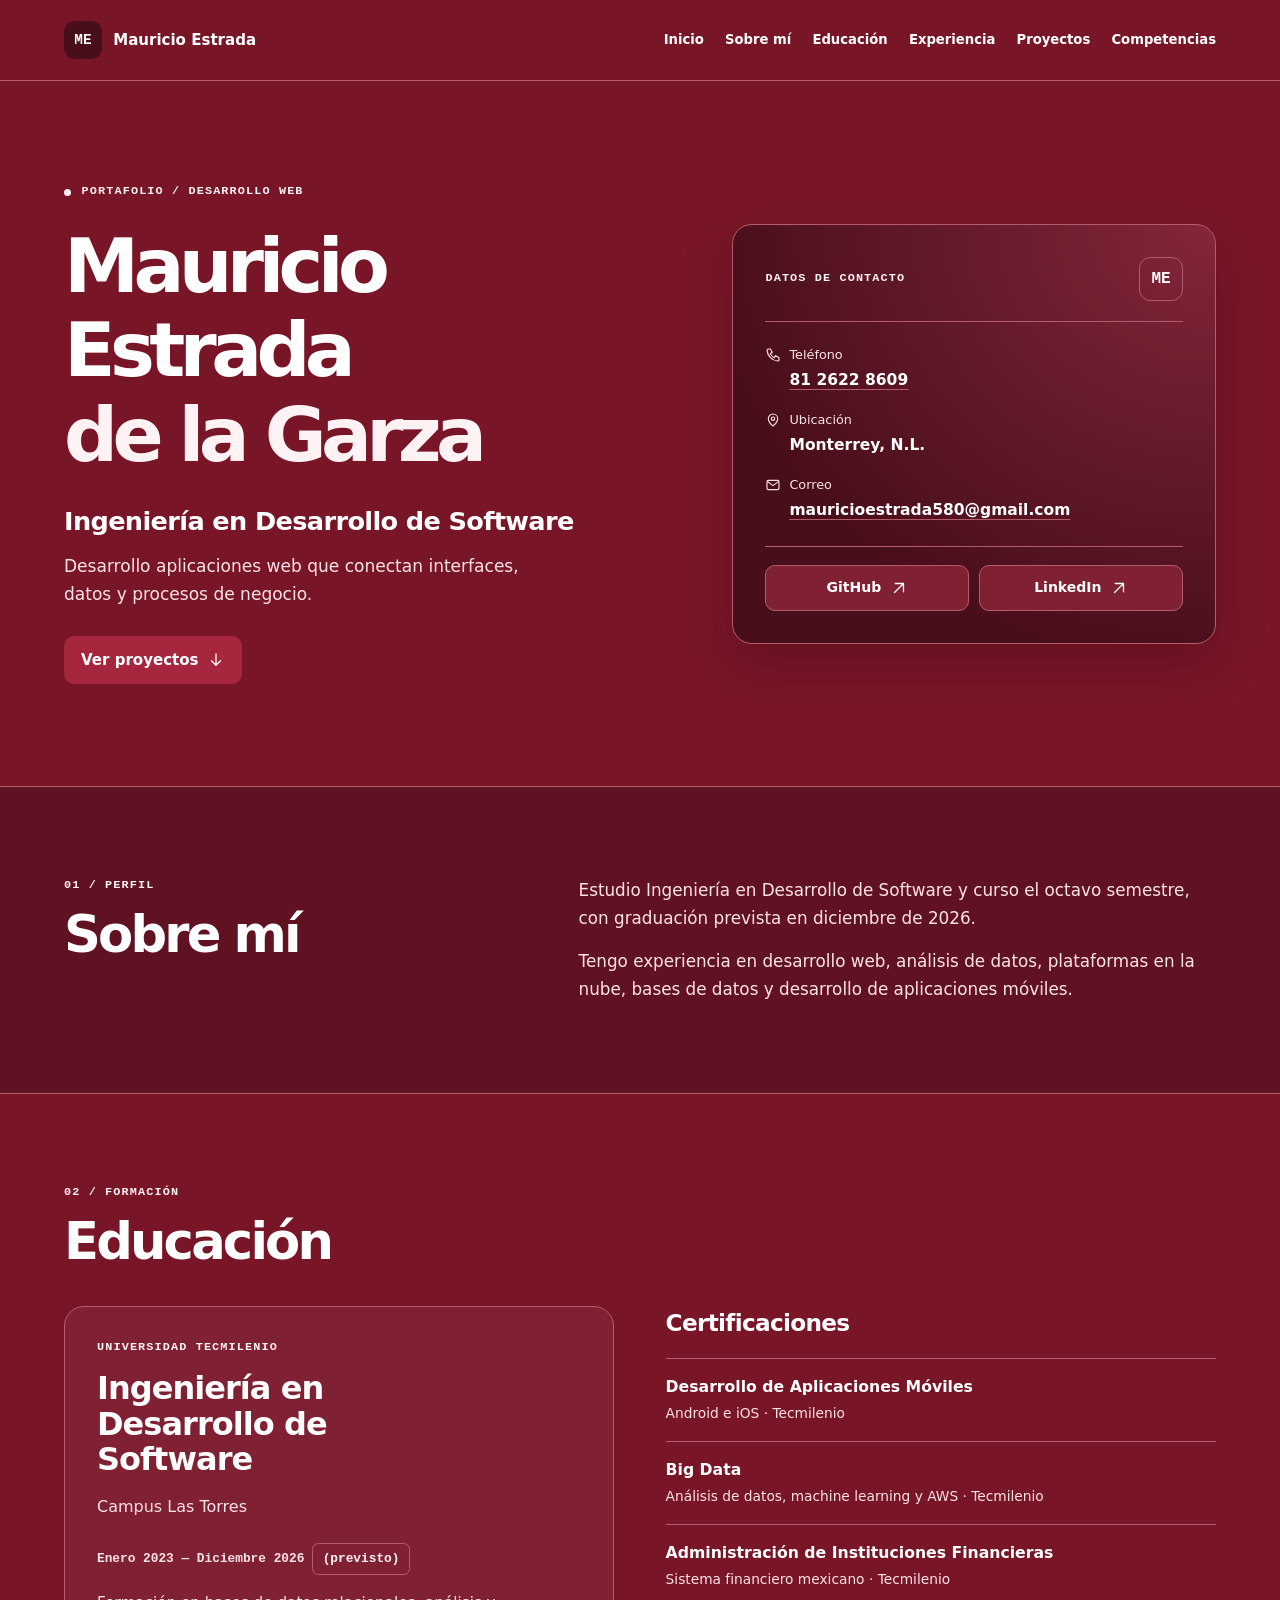
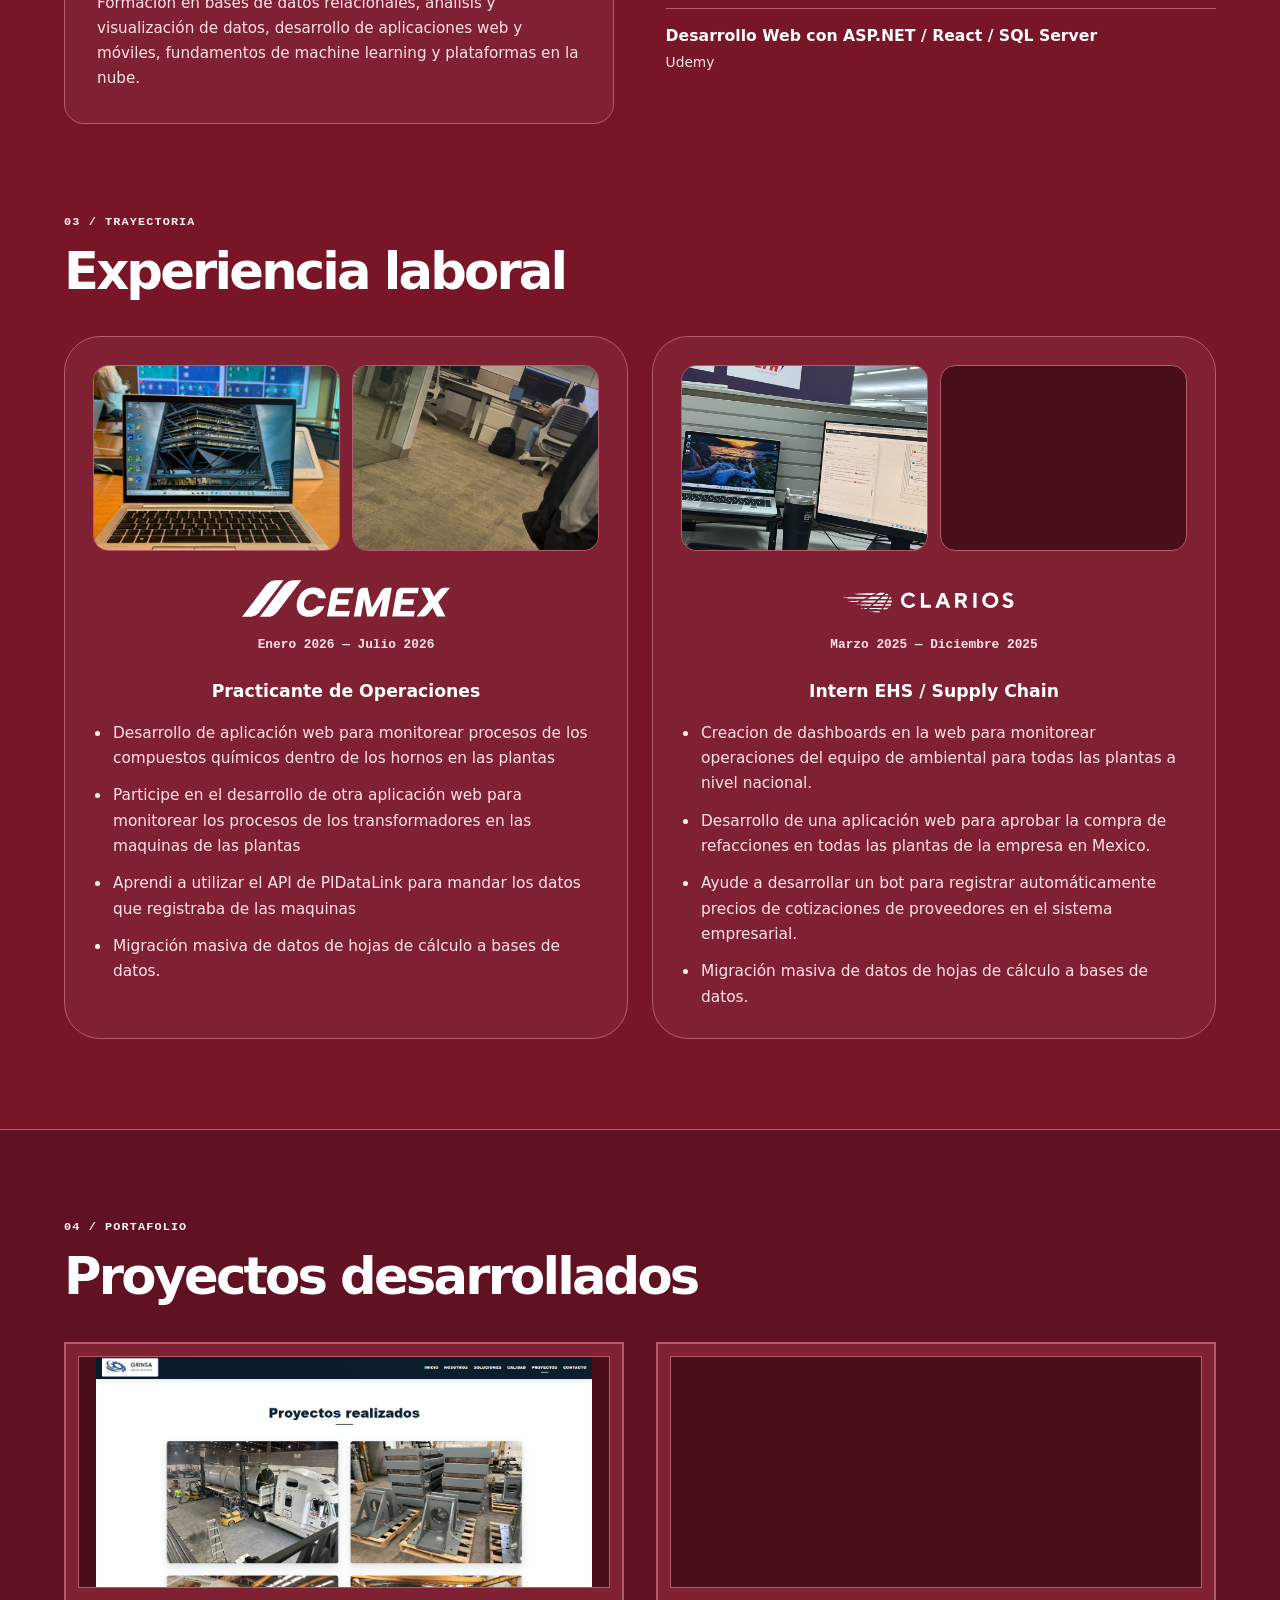
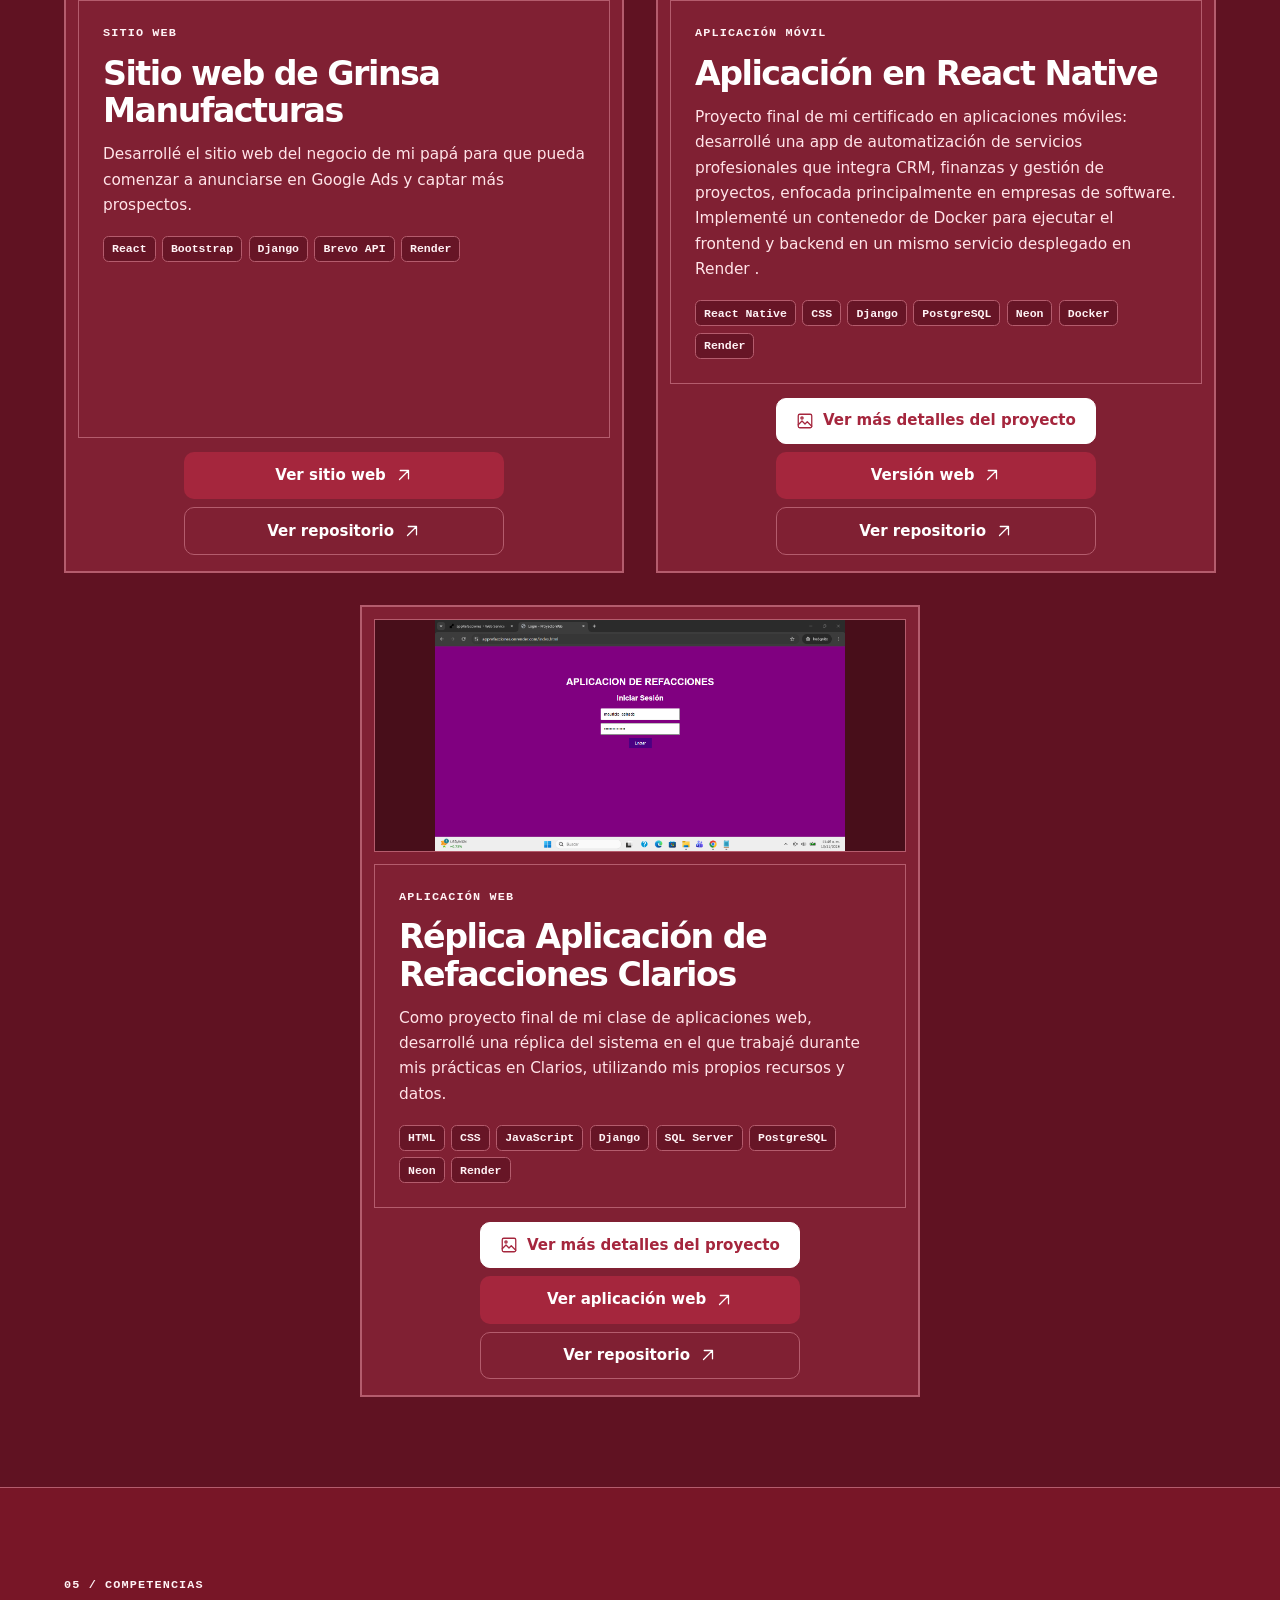
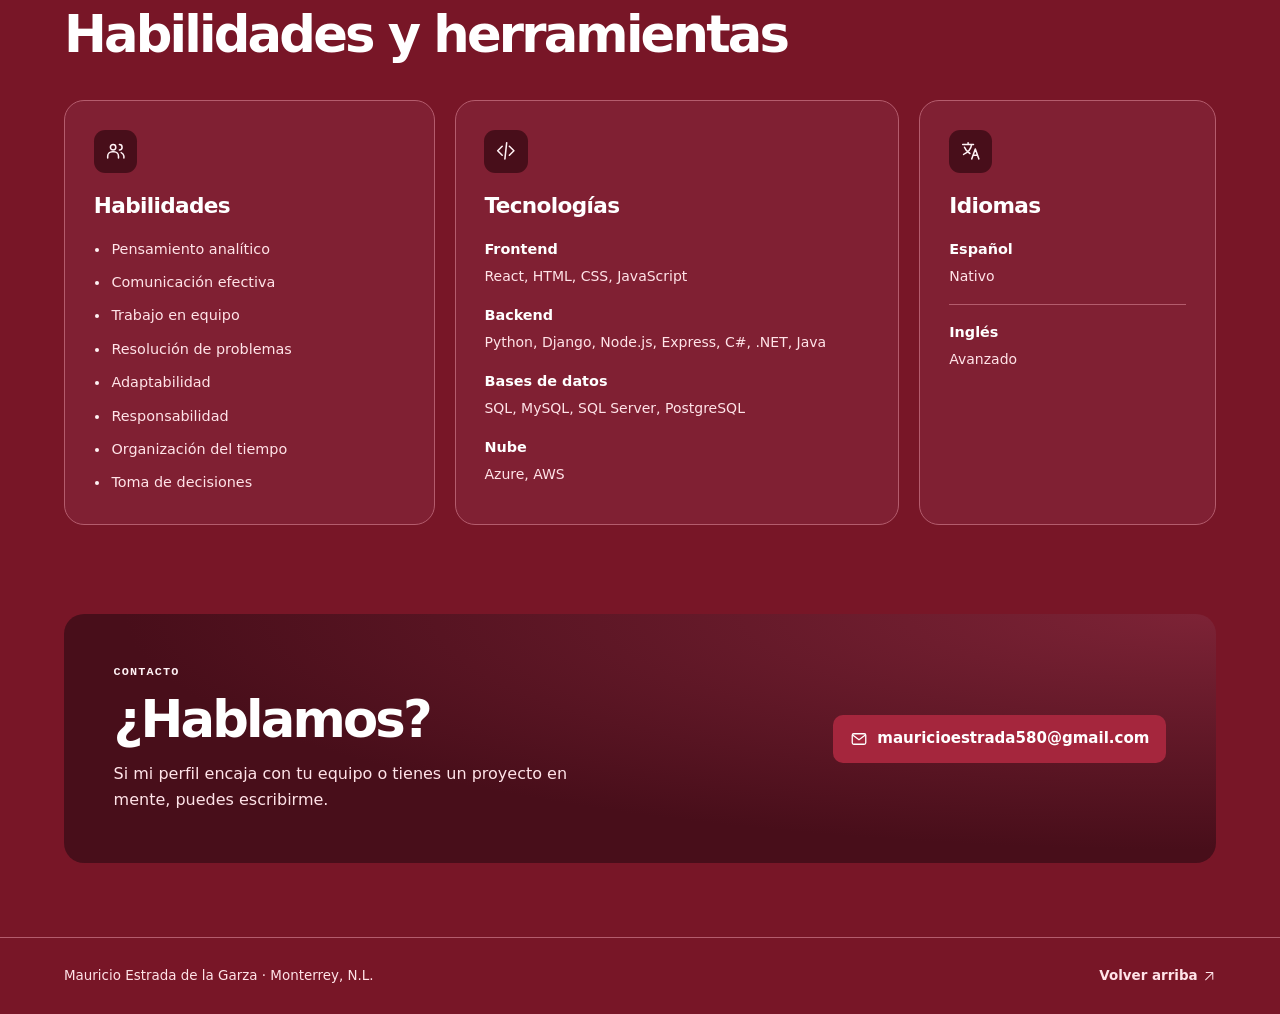
==== index.html @ dc9d14cf "first commit" ====
<!doctype html>
<html lang="es-MX">
<head>
  <meta charset="utf-8">
  <meta name="viewport" content="width=device-width, initial-scale=1">
  <meta name="description" content="Portafolio de Mauricio Estrada de la Garza: desarrollo web, formación, experiencia profesional y competencias en desarrollo de software en Monterrey.">
  <meta name="theme-color" content="#781627">
  <title>Mauricio Estrada de la Garza | Portafolio de desarrollo web</title>
  <link rel="icon" href="data:image/svg+xml,%3Csvg xmlns='http://www.w3.org/2000/svg' viewBox='0 0 48 48'%3E%3Crect width='48' height='48' rx='10' fill='%23480e1a'/%3E%3Ctext x='24' y='30' text-anchor='middle' fill='%23ffffff' font-family='monospace' font-size='18' font-weight='bold'%3EME%3C/text%3E%3C/svg%3E">
  <link rel="stylesheet" href="styles.css">
  <script src="assets/galleries/react-native/gallery-data.js" defer></script>
  <script src="assets/galleries/refacciones/gallery-data.js" defer></script>
  <script src="gallery.js" defer></script>
</head>
<body id="inicio">
  <svg class="icon-library" xmlns="http://www.w3.org/2000/svg" aria-hidden="true">
    <symbol id="arrow-down" viewBox="0 0 24 24"><path d="M12 4v15m-6-6 6 6 6-6"/></symbol>
    <symbol id="arrow-up-right" viewBox="0 0 24 24"><path d="M6 18 18 6M7 6h11v11"/></symbol>
    <symbol id="chevron" viewBox="0 0 24 24"><path d="m6 9 6 6 6-6"/></symbol>
    <symbol id="arrow-left" viewBox="0 0 24 24"><path d="m14 5-7 7 7 7"/></symbol>
    <symbol id="arrow-right" viewBox="0 0 24 24"><path d="m10 5 7 7-7 7"/></symbol>
    <symbol id="close-icon" viewBox="0 0 24 24"><path d="m6 6 12 12M18 6 6 18"/></symbol>
    <symbol id="photos-icon" viewBox="0 0 24 24"><rect x="3" y="3" width="18" height="18" rx="2"/><circle cx="8" cy="8" r="1.5"/><path d="m3 17 5-5 4 4 3-3 6 6"/></symbol>
    <symbol id="phone-icon" viewBox="0 0 24 24"><path d="m8 3 3 5-3 2a13 13 0 0 0 6 6l2-3 5 3v3a2 2 0 0 1-2 2A18 18 0 0 1 3 5a2 2 0 0 1 2-2Z"/></symbol>
    <symbol id="location-icon" viewBox="0 0 24 24"><path d="M19 10c0 5-7 11-7 11S5 15 5 10a7 7 0 0 1 14 0Z"/><circle cx="12" cy="10" r="2.5"/></symbol>
    <symbol id="mail-icon" viewBox="0 0 24 24"><rect x="3" y="5" width="18" height="14" rx="2"/><path d="m4 7 8 6 8-6"/></symbol>
    <symbol id="code-icon" viewBox="0 0 24 24"><path d="m8 7-5 5 5 5m8-10 5 5-5 5m-3-14-2 18"/></symbol>
    <symbol id="people-icon" viewBox="0 0 24 24"><circle cx="9" cy="8" r="3"/><path d="M3 20v-2a5 5 0 0 1 5-5h2a5 5 0 0 1 5 5v2m1-15a3 3 0 0 1 0 6m2 3a5 5 0 0 1 3 4v2"/></symbol>
    <symbol id="language-icon" viewBox="0 0 24 24"><path d="M3 5h12M9 3v2m4 0c-1 6-4 9-9 11m1-8c1 3 3 5 6 7m2 6 4-11 4 11m-6.5-4h5"/></symbol>
  </svg>

  <a class="skip-link" href="#contenido">Saltar al contenido</a>
  <header class="site-header">
    <div class="container header-inner">
      <a class="wordmark" href="#inicio" aria-label="Mauricio Estrada, inicio"><span class="monogram" aria-hidden="true">ME</span><span>Mauricio Estrada</span></a>
      <nav class="site-nav" aria-label="Navegación principal">
        <a href="#inicio">Inicio</a>
        <a href="#sobre-mi">Sobre mí</a>
        <a href="#educacion">Educación</a>
        <a href="#experiencia">Experiencia</a>
        <a href="#proyectos">Proyectos</a>
        <a href="#competencias">Competencias</a>
      </nav>
    </div>
  </header>

  <main id="contenido" tabindex="-1">
    <section class="container hero" aria-labelledby="nombre">
      <div class="hero-copy">
        <p class="eyebrow hero-location"><span class="status-dot" aria-hidden="true"></span> Portafolio / Desarrollo web</p>
        <h1 id="nombre">Mauricio Estrada <span>de la Garza</span></h1>
        <p class="hero-role">Ingeniería en Desarrollo de Software</p>
        <p class="hero-description">Desarrollo aplicaciones web que conectan interfaces, datos y procesos de negocio.</p>
        <a class="button button-primary hero-action" href="#proyectos">Ver proyectos <svg class="icon" aria-hidden="true"><use href="#arrow-down"/></svg></a>
      </div>
      <aside class="profile-panel" aria-labelledby="contacto-inicio">
        <div class="profile-heading"><h2 id="contacto-inicio" class="eyebrow">Datos de contacto</h2><span class="profile-monogram" aria-hidden="true">ME</span></div>
        <dl class="contact-list">
          <div><dt><svg class="icon" aria-hidden="true"><use href="#phone-icon"/></svg> Teléfono</dt><dd><a href="tel:+528126228609">81 2622 8609</a></dd></div>
          <div><dt><svg class="icon" aria-hidden="true"><use href="#location-icon"/></svg> Ubicación</dt><dd>Monterrey, N.L.</dd></div>
          <div><dt><svg class="icon" aria-hidden="true"><use href="#mail-icon"/></svg> Correo</dt><dd><a href="mailto:mauricioestrada580@gmail.com">mauricioestrada580<wbr>@gmail.com</a></dd></div>
        </dl>
        <div class="social-links" aria-label="Perfiles profesionales">
          <a class="button button-outline" href="https://github.com/mauricioedlg" target="_blank" rel="noopener noreferrer">GitHub <span class="sr-only">(abre en una pestaña nueva)</span><svg class="icon" aria-hidden="true"><use href="#arrow-up-right"/></svg></a>
          <a class="button button-outline" href="https://www.linkedin.com/in/mauricio-estrada-de-la-garza-4939891a0/" target="_blank" rel="noopener noreferrer">LinkedIn <span class="sr-only">(abre en una pestaña nueva)</span><svg class="icon" aria-hidden="true"><use href="#arrow-up-right"/></svg></a>
        </div>
      </aside>
    </section>

    <section class="section about-section" id="sobre-mi" aria-labelledby="sobre-mi-titulo">
      <div class="container section-layout">
        <div class="section-heading"><p class="eyebrow section-number">01 / Perfil</p><h2 id="sobre-mi-titulo">Sobre mí</h2></div>
        <div class="about-copy">
          <p>Estudio Ingeniería en Desarrollo de Software y curso el octavo semestre, con graduación prevista en diciembre de 2026.</p>
          <p>Tengo experiencia en desarrollo web, análisis de datos, plataformas en la nube, bases de datos y desarrollo de aplicaciones móviles.</p>
   
        </div>
      </div>
    </section>

    <section class="section education-section" id="educacion" aria-labelledby="educacion-titulo">
      <div class="container">
        <div class="section-heading"><p class="eyebrow section-number">02 / Formación</p><h2 id="educacion-titulo">Educación</h2></div>
        <div class="education-grid">
          <article class="education-card" aria-labelledby="carrera-titulo">
            <p class="eyebrow">Universidad Tecmilenio</p>
            <h3 id="carrera-titulo">Ingeniería en Desarrollo de Software</h3>
            <p class="campus">Campus Las Torres</p>
            <p class="period"><time datetime="2023-01">Enero 2023</time> — <time datetime="2026-12">Diciembre 2026</time> <span class="education-status">(previsto)</span></p>
            <p class="education-description">Formación en bases de datos relacionales, análisis y visualización de datos, desarrollo de aplicaciones web y móviles, fundamentos de machine learning y plataformas en la nube.</p>
          </article>
          <div class="certifications" aria-labelledby="certificaciones-titulo">
            <h3 id="certificaciones-titulo">Certificaciones</h3>
            <ul class="certificate-list">
              <li><h4>Desarrollo de Aplicaciones Móviles</h4><p>Android e iOS <span>· Tecmilenio</span></p></li>
              <li><h4>Big Data</h4><p>Análisis de datos, machine learning y AWS <span>· Tecmilenio</span></p></li>
              <li><h4>Administración de Instituciones Financieras</h4><p>Sistema financiero mexicano <span>· Tecmilenio</span></p></li>
              <li><h4>Desarrollo Web con ASP.NET / React / SQL Server</h4><p>Udemy</p></li>
            </ul>
          </div>
        </div>
      </div>
    </section>

    <section class="section experience-section" id="experiencia" aria-labelledby="experiencia-titulo">
      <div class="container">
        <div class="section-heading"><p class="eyebrow section-number">03 / Trayectoria</p><h2 id="experiencia-titulo">Experiencia laboral</h2></div>
        <div class="experience-grid">
          <article class="experience-card" aria-labelledby="experiencia-cemex">
            <div class="experience-gallery" role="group" aria-label="Fotografías de mi experiencia en CEMEX">
              <a class="experience-photo" href="fotoCemex1.jpeg" target="_blank" rel="noopener noreferrer">
                <img src="fotoCemex1.jpeg" alt="Laptop de trabajo frente a las pantallas de monitoreo de CEMEX" width="1200" height="1600" loading="lazy" decoding="async">
                <span class="sr-only">Ver foto completa en una pestaña nueva</span>
              </a>
              <a class="experience-photo" href="fotoCemex2.jpeg" target="_blank" rel="noopener noreferrer">
                <img src="fotoCemex2.jpeg" alt="Área de trabajo de CEMEX con estaciones y pantallas de monitoreo" width="908" height="1600" loading="lazy" decoding="async">
                <span class="sr-only">Ver foto completa en una pestaña nueva</span>
              </a>
            </div>
            <div class="experience-card-body">
              <div class="experience-meta"><h3 id="experiencia-cemex"><img class="company-logo" src="assets/cemex-logo.svg" alt="CEMEX" width="1664" height="297" decoding="async"></h3><p class="period"><time datetime="2026-01">Enero 2026</time> — <time datetime="2026-07">Julio 2026</time></p></div>
              <h4 class="experience-role">Practicante de Operaciones</h4>
              <ul class="experience-tasks">
                <li>Desarrollo de aplicación web para monitorear procesos de los compuestos químicos dentro de los hornos en las plantas</li>
                <li>Participe en el desarrollo de otra aplicación web para monitorear los procesos de los transformadores en las maquinas de las plantas</li>
                <li>Aprendi a utilizar el API de PIDataLink para mandar los datos que registraba de las maquinas</li>
                <li>Migración masiva de datos de hojas de cálculo a bases de datos.</li>
              </ul>
            </div>
          </article>
          <article class="experience-card" aria-labelledby="experiencia-clarios">
            <div class="experience-gallery" role="group" aria-label="Fotografías de mi experiencia en Clarios">
              <a class="experience-photo" href="fotoClarios1.jpeg" target="_blank" rel="noopener noreferrer">
                <img src="fotoClarios1.jpeg" alt="Escritorio de trabajo en Clarios con laptop y monitor de automatizaciones" width="900" height="1600" loading="lazy" decoding="async">
                <span class="sr-only">Ver foto completa en una pestaña nueva</span>
              </a>
              <a class="experience-photo" href="fotoClarios2.jpeg" target="_blank" rel="noopener noreferrer">
                <img src="fotoClarios2.jpeg" alt="Recepción de Clarios con su logotipo y exhibición de baterías LTH" width="1200" height="1600" loading="lazy" decoding="async">
                <span class="sr-only">Ver foto completa en una pestaña nueva</span>
              </a>
            </div>
            <div class="experience-card-body">
              <div class="experience-meta"><h3 id="experiencia-clarios"><img class="company-logo" src="assets/clarios-logo.svg" alt="Clarios" width="320" height="70" decoding="async"></h3><p class="period"><time datetime="2025-03">Marzo 2025</time> — <time datetime="2025-12">Diciembre 2025</time></p></div>
              <h4 class="experience-role">Intern EHS / Supply Chain</h4>
              <ul class="experience-tasks">
                <li>Creacion de dashboards en la web para monitorear operaciones del equipo de ambiental para todas las plantas a nivel nacional.</li>
                <li>Desarrollo de una aplicación web para aprobar la compra de refacciones en todas las plantas de la empresa en Mexico.</li>
                <li>Ayude a desarrollar un bot para registrar automáticamente precios de cotizaciones de proveedores en el sistema empresarial.</li>
                <li>Migración masiva de datos de hojas de cálculo a bases de datos.</li>
              </ul>
            </div>
          </article>
        </div>
      </div>
    </section>

    <section class="section projects-section" id="proyectos" aria-labelledby="proyectos-titulo">
      <div class="container">
        <div class="section-heading"><p class="eyebrow section-number">04 / Portafolio</p><h2 id="proyectos-titulo">Proyectos desarrollados</h2></div>
        <!-- PROYECTOS: Grinsa Manufacturas, Aplicación en React Native y Réplica Aplicación de Refacciones Clarios.
             Duplica un article y asigna un identificador único para añadir otro proyecto. -->
        <div class="project-list" id="lista-proyectos">
          <article class="project-card" aria-labelledby="proyecto-01">
            <img class="project-image project-screenshot" src="assets/grinsa-manufacturas.png" alt="Captura del sitio web de Grinsa Manufacturas con su galería de proyectos realizados" width="1350" height="627" loading="lazy" decoding="async">
            <div class="card-body">
              <p class="eyebrow project-kind">Sitio web</p>
              <h3 id="proyecto-01">Sitio web de Grinsa Manufacturas</h3>
              <p class="project-description">Desarrollé el sitio web del negocio de mi papá para que pueda comenzar a anunciarse en Google Ads y captar más prospectos.</p>
              <ul class="tags" aria-label="Tecnologías de Grinsa Manufacturas"><li>React</li><li>Bootstrap</li><li>Django</li><li>Brevo API</li><li>Render</li></ul>
            </div>
            <div class="project-links" role="group" aria-label="Enlaces de Grinsa Manufacturas">
                <a class="button button-primary" href="https://www.grinsa.mx/" target="_blank" rel="noopener noreferrer">Ver sitio web <span class="sr-only">(abre en una pestaña nueva)</span><svg class="icon" aria-hidden="true"><use href="#arrow-up-right"/></svg></a>
                <a class="button button-outline" href="https://github.com/paginagrinsa/grinsaManufacturas/tree/2.5" target="_blank" rel="noopener noreferrer">Ver repositorio <span class="sr-only">en GitHub (abre en una pestaña nueva)</span><svg class="icon" aria-hidden="true"><use href="#arrow-up-right"/></svg></a>
            </div>
          </article>
          <article class="project-card" aria-labelledby="proyecto-02">
            <img class="project-image project-screenshot" src="assets/aplicacion-react-native.png" alt="Inicio de sesión de Proyectos MEG en el navegador con el botón ¿Olvidaste tu contraseña?" width="1365" height="767" loading="lazy" decoding="async">
            <div class="card-body">
              <p class="eyebrow project-kind">Aplicación móvil</p>
              <h3 id="proyecto-02">Aplicación en React Native</h3>
              <p class="project-description">Proyecto final de mi certificado en aplicaciones móviles: desarrollé una app de automatización de servicios profesionales que integra CRM, finanzas y gestión de proyectos, enfocada principalmente en empresas de software. Implementé un contenedor de Docker para ejecutar el frontend y backend en un mismo servicio desplegado en Render .</p>
              <ul class="tags" aria-label="Tecnologías de la aplicación en React Native"><li>React Native</li><li>CSS</li><li>Django</li><li>PostgreSQL</li><li>Neon</li><li>Docker</li><li>Render</li></ul>
            </div>
            <div class="project-links" role="group" aria-label="Enlaces de la aplicación en React Native">
                <button class="button button-project-details" type="button" data-gallery-open="react-native" aria-haspopup="dialog" aria-controls="project-gallery" hidden><svg class="icon" aria-hidden="true"><use href="#photos-icon"/></svg>Ver más detalles del proyecto<span class="sr-only"> de la aplicación en React Native</span></button>
                <a class="button button-primary" href="https://aplicacionreactnative.onrender.com/login" target="_blank" rel="noopener noreferrer">Versión web <span class="sr-only">(abre en una pestaña nueva)</span><svg class="icon" aria-hidden="true"><use href="#arrow-up-right"/></svg></a>
                <a class="button button-outline" href="https://github.com/mauricioedlg/aplicacionReactNative/tree/v1" target="_blank" rel="noopener noreferrer">Ver repositorio <span class="sr-only">en GitHub (abre en una pestaña nueva)</span><svg class="icon" aria-hidden="true"><use href="#arrow-up-right"/></svg></a>
            </div>
          </article>
          <article class="project-card" aria-labelledby="proyecto-03">
            <img class="project-image project-screenshot" src="assets/aplicacion-refacciones-clarios.png" alt="Pantalla de inicio de sesión de la réplica de la Aplicación de Refacciones Clarios" width="1365" height="767" loading="lazy" decoding="async">
            <div class="card-body">
              <p class="eyebrow project-kind">Aplicación web</p>
              <h3 id="proyecto-03">Réplica Aplicación de Refacciones Clarios</h3>
              <p class="project-description">Como proyecto final de mi clase de aplicaciones web, desarrollé una réplica del sistema en el que trabajé durante mis prácticas en Clarios, utilizando mis propios recursos y datos.</p>
              <ul class="tags" aria-label="Tecnologías de la réplica de la Aplicación de Refacciones Clarios"><li>HTML</li><li>CSS</li><li>JavaScript</li><li>Django</li><li>SQL Server</li><li>PostgreSQL</li><li>Neon</li><li>Render</li></ul>
            </div>
            <div class="project-links" role="group" aria-label="Enlaces de la réplica de la Aplicación de Refacciones Clarios">
                <button class="button button-project-details" type="button" data-gallery-open="refacciones" aria-haspopup="dialog" aria-controls="project-gallery" hidden><svg class="icon" aria-hidden="true"><use href="#photos-icon"/></svg>Ver más detalles del proyecto<span class="sr-only"> de la Aplicación de Refacciones Clarios</span></button>
                <a class="button button-primary" href="https://apprefacciones.onrender.com/index.html" target="_blank" rel="noopener noreferrer">Ver aplicación web <span class="sr-only">(abre en una pestaña nueva)</span><svg class="icon" aria-hidden="true"><use href="#arrow-up-right"/></svg></a>
                <a class="button button-outline" href="https://github.com/mauricioedlg/appRefacciones" target="_blank" rel="noopener noreferrer">Ver repositorio <span class="sr-only">en GitHub (abre en una pestaña nueva)</span><svg class="icon" aria-hidden="true"><use href="#arrow-up-right"/></svg></a>
            </div>
          </article>
        </div>
      </div>
    </section>

    <section class="section competencies-section" id="competencias" aria-labelledby="competencias-titulo">
      <div class="container">
        <div class="section-heading"><p class="eyebrow section-number">05 / Competencias</p><h2 id="competencias-titulo">Habilidades y herramientas</h2></div>
        <div class="competencies-grid">
          <article class="competency-card" aria-labelledby="habilidades-titulo">
            <span class="competency-icon"><svg class="icon" aria-hidden="true"><use href="#people-icon"/></svg></span>
            <h3 id="habilidades-titulo">Habilidades</h3>
            <ul class="skill-list"><li>Pensamiento analítico</li><li>Comunicación efectiva</li><li>Trabajo en equipo</li><li>Resolución de problemas</li><li>Adaptabilidad</li><li>Responsabilidad</li><li>Organización del tiempo</li><li>Toma de decisiones</li></ul>
          </article>
          <article class="competency-card technology-card" aria-labelledby="tecnologias-titulo">
            <span class="competency-icon"><svg class="icon" aria-hidden="true"><use href="#code-icon"/></svg></span>
            <h3 id="tecnologias-titulo">Tecnologías</h3>
            <dl class="technology-list">
              <div><dt>Frontend</dt><dd>React, HTML, CSS, JavaScript</dd></div>
              <div><dt>Backend</dt><dd>Python, Django, Node.js, Express, C#, .NET, Java</dd></div>
              <div><dt>Bases de datos</dt><dd>SQL, MySQL, SQL Server, PostgreSQL</dd></div>
              <div><dt>Nube</dt><dd>Azure, AWS</dd></div>
            </dl>
          </article>
          <article class="competency-card" aria-labelledby="idiomas-titulo">
            <span class="competency-icon"><svg class="icon" aria-hidden="true"><use href="#language-icon"/></svg></span>
            <h3 id="idiomas-titulo">Idiomas</h3>
            <dl class="language-list"><div><dt>Español</dt><dd>Nativo</dd></div><div><dt>Inglés</dt><dd>Avanzado</dd></div></dl>
          </article>
        </div>
      </div>
    </section>

    <section class="container contact-section" id="contacto" aria-labelledby="contacto-titulo">
      <div class="contact-panel">
        <div><p class="eyebrow">Contacto</p><h2 id="contacto-titulo">¿Hablamos?</h2><p>Si mi perfil encaja con tu equipo o tienes un proyecto en mente, puedes escribirme.</p></div>
        <a class="button button-contact" href="mailto:mauricioestrada580@gmail.com"><svg class="icon" aria-hidden="true"><use href="#mail-icon"/></svg><span>mauricioestrada580<wbr>@gmail.com</span></a>
      </div>
    </section>
  </main>
  <dialog class="gallery-dialog" id="project-gallery" aria-labelledby="gallery-title" aria-describedby="gallery-help">
    <div class="gallery-panel">
      <h2 class="sr-only" id="gallery-title">Fotos de la aplicación</h2>
      <p class="sr-only" id="gallery-help">Selecciona un módulo para filtrar las fotos. Usa los botones o las flechas izquierda y derecha del teclado para navegar. Presiona Escape o Cerrar galería para volver al portafolio.</p>
      <div class="gallery-layout">
        <div class="gallery-media">
          <div class="gallery-toolbar">
            <button class="gallery-icon-button gallery-close" type="button" data-gallery-close aria-label="Cerrar galería" autofocus><svg class="icon" aria-hidden="true"><use href="#close-icon"/></svg></button>
            <div class="gallery-filter"><label for="gallery-module">Filtrar por módulo</label><select id="gallery-module"><option value="all">Todas las fotos</option></select></div>
            <p class="gallery-position" id="gallery-position" role="status" aria-live="polite" aria-atomic="true"></p>
            <button class="button button-outline gallery-zoom" type="button" data-gallery-zoom aria-pressed="false" aria-controls="gallery-image">Ampliar imagen</button>
          </div>
          <div class="gallery-viewer">
            <button class="gallery-icon-button gallery-previous" type="button" data-gallery-previous aria-label="Ver foto anterior"><svg class="icon" aria-hidden="true"><use href="#arrow-left"/></svg></button>
            <figure class="gallery-figure">
              <img class="gallery-image" id="gallery-image" alt="" decoding="async" draggable="false">
              <figcaption class="sr-only" id="gallery-image-description"></figcaption>
            </figure>
            <p class="gallery-image-status" id="gallery-image-status" role="status" hidden></p>
            <button class="gallery-icon-button gallery-next" type="button" data-gallery-next aria-label="Ver foto siguiente"><svg class="icon" aria-hidden="true"><use href="#arrow-right"/></svg></button>
          </div>
          <div class="gallery-caption">
            <div class="gallery-caption-copy"><p class="eyebrow" id="gallery-current-module"></p><p id="gallery-current-caption"></p></div>
          </div>
          <div class="gallery-thumbnails" id="gallery-thumbnails" role="group" aria-label="Seleccionar una foto"></div>
        </div>
        <aside class="gallery-workflow" aria-labelledby="gallery-workflow-title" tabindex="0" hidden>
          <h3 id="gallery-workflow-title">Flujo principal del software</h3>
          <ol class="gallery-workflow-steps" id="gallery-workflow-steps" role="list"></ol>
        </aside>
      </div>
    </div>
  </dialog>
  <footer class="site-footer">
    <div class="container footer-inner"><p>Mauricio Estrada de la Garza <span>· Monterrey, N.L.</span></p><a href="#inicio">Volver arriba <svg class="icon" aria-hidden="true"><use href="#arrow-up-right"/></svg></a></div>
  </footer>
</body>
</html>
---- styles.css ----
:root {
  color-scheme: dark;
  --paper: #781627;
  --surface: #802033;
  --ink: #fff;
  --muted: #ffe3e8;
  --accent: #fff2f5;
  --line: #b45c6d;
  --soft: #952e43;
  --dark: #480e1a;
  --action: #a5263d;
  --sans: system-ui, -apple-system, BlinkMacSystemFont, "Segoe UI", sans-serif;
  --mono: ui-monospace, "Cascadia Code", "Consolas", monospace;
  --radius: 1.25rem;
}

*, *::before, *::after { box-sizing: border-box; }
[hidden] { display: none !important; }
html { scroll-behavior: smooth; }
html.gallery-open { overflow: hidden; }
body { margin: 0; color: var(--ink); background: var(--paper); font: 1rem/1.65 var(--sans); }
figure, p, h1, h2, h3, h4, ol, ul, dl, dd { margin: 0; }
a { color: inherit; }
a, summary { -webkit-tap-highlight-color: transparent; }
:focus-visible { outline: 3px solid #ffd2db; outline-offset: 4px; }
section[id] { scroll-margin-top: 2rem; }
img { display: block; max-width: 100%; }
h1, h2, h3, h4 { line-height: 1.12; }
h1 { font-size: clamp(3rem, 5.9vw, 5.25rem); font-weight: 790; letter-spacing: -.075em; }
h1 span { display: block; color: var(--accent); }
h2 { font-size: clamp(2rem, 4vw, 3.35rem); font-weight: 780; letter-spacing: -.055em; }
h3 { font-size: 1.45rem; font-weight: 750; letter-spacing: -.03em; }
h4 { font-size: 1rem; font-weight: 700; }
.container { width: min(72rem, calc(100% - 4rem)); margin-inline: auto; }
.section { padding-block: clamp(3.75rem, 7vw, 6rem); }
.eyebrow { font: 650 .74rem/1.5 var(--mono); letter-spacing: .095em; text-transform: uppercase; }
.section-heading { margin-bottom: 2.25rem; }
.section-number { margin-bottom: .7rem; color: var(--accent); }
.icon { width: 1.125rem; height: 1.125rem; flex: none; fill: none; stroke: currentColor; stroke-width: 1.7; stroke-linecap: round; stroke-linejoin: round; }
.icon-library, .sr-only { position: absolute; width: 1px; height: 1px; padding: 0; overflow: hidden; clip-path: inset(50%); white-space: nowrap; border: 0; }
.skip-link { position: fixed; z-index: 3; top: 1rem; left: 1rem; padding: .7rem 1rem; transform: translateY(-200%); border-radius: .5rem; background: var(--dark); color: var(--ink); }
.skip-link:focus { transform: translateY(0); }
.status-dot { display: inline-block; width: .45rem; height: .45rem; flex: none; border-radius: 50%; background: currentColor; }

.site-header { border-bottom: 1px solid var(--line); }
.header-inner { display: flex; min-height: 5rem; align-items: center; justify-content: space-between; gap: .6rem 1.5rem; }
.wordmark { display: inline-flex; flex: none; align-items: center; gap: .7rem; min-height: 2.75rem; font-size: .94rem; font-weight: 750; text-decoration: none; white-space: nowrap; }
.monogram { display: grid; width: 2.375rem; aspect-ratio: 1; place-items: center; border-radius: .65rem; background: var(--dark); color: var(--ink); font: 700 .9rem var(--mono); }
.site-nav { display: flex; flex-wrap: wrap; align-items: center; gap: .2rem clamp(.7rem, 1.65vw, 1.5rem); }
.site-nav a { display: inline-flex; align-items: center; min-height: 2.75rem; font-size: .825rem; font-weight: 650; text-decoration: none; }
.site-nav a:hover, .site-footer a:hover { text-decoration: underline; text-underline-offset: .25em; }

.hero { display: grid; grid-template-columns: 1.25fr 1fr; align-items: center; gap: clamp(2rem, 5vw, 4.75rem); padding-block: clamp(4rem, 8vw, 7rem); }
.hero-copy { min-width: 0; }
.hero-location { display: flex; align-items: center; gap: .65rem; margin-bottom: 1.4rem; color: var(--accent); }
.hero-role { margin-top: 1.4rem; font-size: clamp(1.2rem, 2.4vw, 1.6rem); font-weight: 740; letter-spacing: -.025em; }
.hero-description { max-width: 31rem; margin-top: .65rem; color: var(--muted); font-size: 1.065rem; }
.hero-action { margin-top: 1.75rem; }
.button { display: inline-flex; align-items: center; justify-content: center; gap: .55rem; max-width: 100%; min-height: 2.875rem; padding: .65rem 1rem; border: 1px solid transparent; border-radius: .625rem; font-size: .94rem; font-weight: 710; text-decoration: none; }
.button-primary, .button-contact { background: var(--action); color: var(--ink); }
.button-primary:hover, .button-contact:hover { background: #b73149; }
.button-outline { border-color: var(--line); background: var(--surface); }
.button-outline:hover { background: var(--soft); }
.profile-panel { min-width: 0; padding: clamp(1.25rem, 3vw, 2rem); border: 1px solid var(--line); border-radius: var(--radius); background: radial-gradient(ellipse at top right, #84263a 0%, var(--dark) 75%); box-shadow: 0 1.25rem 3rem #31071140; }
.profile-heading { display: flex; align-items: center; justify-content: space-between; gap: 1rem; padding-bottom: 1.25rem; border-bottom: 1px solid var(--line); }
.profile-heading h2 { color: var(--accent); }
.profile-monogram { display: grid; width: 2.75rem; height: 2.75rem; flex: none; place-items: center; border: 1px solid var(--line); border-radius: .7rem; font: 650 1rem var(--mono); }
.contact-list { display: grid; gap: 1rem; padding-block: 1.4rem; }
.contact-list > div { min-width: 0; }
.contact-list dt { display: flex; align-items: center; gap: .5rem; margin-bottom: .15rem; color: var(--muted); font-size: .8rem; }
.contact-list dt .icon { width: 1rem; height: 1rem; }
.contact-list dd { padding-left: 1.5rem; font-size: .97rem; font-weight: 600; overflow-wrap: anywhere; }
.contact-list a { text-decoration-color: var(--line); text-underline-offset: .25em; }
.contact-list a:hover { text-decoration-color: var(--ink); }
.social-links { display: flex; flex-wrap: wrap; gap: .65rem; padding-top: 1.1rem; border-top: 1px solid var(--line); }
.social-links .button { flex: 1; font-size: .875rem; }

.about-section, .projects-section { border-block: 1px solid var(--line); background: #601222; }
.section-layout { display: grid; grid-template-columns: .8fr 1.2fr; align-items: start; gap: clamp(2rem, 7vw, 6rem); }
.section-layout .section-heading { margin-bottom: 0; }
.about-copy { max-width: 42rem; color: var(--muted); font-size: 1.05rem; }
.about-copy p + p { margin-top: 1rem; }
.about-copy .about-note { margin-top: 1.5rem; padding-left: 1rem; border-left: 2px solid var(--line); color: var(--accent); font-size: .95rem; }

.education-grid { display: grid; grid-template-columns: 1fr 1fr; align-items: start; gap: clamp(1.5rem, 4vw, 3.5rem); }
.education-card { padding: clamp(1.5rem, 3vw, 2rem); border: 1px solid var(--line); border-radius: var(--radius); background: var(--surface); }
.education-card .eyebrow { margin-bottom: .85rem; color: var(--accent); }
.education-card h3 { max-width: 24rem; font-size: clamp(1.55rem, 2.5vw, 2rem); }
.education-card .campus { margin-top: 1rem; color: var(--muted); }
.period { color: var(--muted); font: 550 .8rem/1.6 var(--mono); }
.education-card .period { margin-top: .4rem; }
.education-status { display: inline-block; margin-top: 1rem; padding: .3rem .6rem; border: 1px solid var(--line); border-radius: .4rem; color: var(--accent); font-size: .8rem; font-weight: 600; }
.education-description { margin-top: 1rem; color: var(--muted); font-size: .95rem; }
.certifications { min-width: 0; }
.certifications > h3 { margin-block: .25rem 1.35rem; }
.certificate-list { padding: 0; list-style: none; }
.certificate-list li { padding-block: 1.05rem; border-top: 1px solid var(--line); }
.certificate-list h4 { font-size: .98rem; line-height: 1.45; }
.certificate-list p { margin-top: .2rem; color: var(--muted); font-size: .86rem; }

.experience-section { padding-top: 0; }
.experience-grid { display: grid; grid-template-columns: repeat(2, minmax(0, 1fr)); gap: 1.5rem; align-items: stretch; }
.experience-card { min-width: 0; padding: clamp(1.25rem, 2.5vw, 1.75rem); border: 1px solid var(--line); border-radius: 2.25rem; background: var(--surface); }
.experience-gallery { display: grid; grid-template-columns: repeat(2, minmax(0, 1fr)); gap: .75rem; }
.experience-photo { display: block; min-width: 0; overflow: hidden; aspect-ratio: 4 / 3; border: 1px solid var(--line); border-radius: .95rem; background: var(--dark); }
.experience-photo:focus-visible { outline-offset: -4px; }
.experience-photo img { width: 100%; height: 100%; object-fit: cover; object-position: center; }
.experience-card-body { padding-top: 1.5rem; }
.experience-meta { display: grid; justify-items: center; gap: .75rem; text-align: center; }
.experience-meta h3 { display: flex; min-height: 3rem; align-items: center; justify-content: center; font-size: 1.6rem; }
.company-logo { width: auto; max-width: min(100%, 13rem); height: 2.5rem; object-fit: contain; }
.experience-meta .period { min-width: 0; }
.experience-role { margin-top: 1.5rem; font-size: 1.08rem; line-height: 1.4; text-align: center; }
.experience-tasks { display: grid; gap: .75rem; padding-left: 1.1rem; margin-top: 1.1rem; color: var(--muted); font-size: .96rem; }
.experience-tasks li { padding-left: .15rem; }
.experience-tasks li::marker { color: var(--accent); }

.project-list { display: flex; flex-wrap: wrap; justify-content: center; gap: 2rem; margin-inline: auto; }
.project-card { display: flex; min-width: 0; flex: 0 1 calc((100% - 2rem) / 2); flex-direction: column; gap: .75rem; padding: .75rem; border: 2px solid var(--line); background: var(--surface); }
.project-image { width: 100%; height: auto; min-height: 0; aspect-ratio: 16 / 7; object-fit: contain; border: 1px solid var(--line); background: var(--dark); }
.project-screenshot { object-fit: contain; }
.card-body { display: flex; min-width: 0; flex-direction: column; padding: clamp(1.1rem, 3vw, 1.5rem); border: 1px solid var(--line); }
.project-card > .card-body { flex: 1; }
.project-kind { display: flex; align-items: center; gap: .45rem; margin-bottom: .75rem; color: var(--accent); }
.project-card h3 { font-size: clamp(1.7rem, 2.6vw, 2.3rem); letter-spacing: -.045em; }
.project-description { margin-block: .8rem 1.1rem; color: var(--muted); font-size: .96rem; }
.project-links { display: flex; flex-direction: column; align-items: center; gap: .5rem; padding-block: .1rem .25rem; }
.project-links .button { width: min(100%, 20rem); text-align: center; }
.button-project-details { border-color: #fff; background: #fff; color: var(--action); font: 750 .94rem/1.5 var(--sans); cursor: pointer; }
.button-project-details:hover { border-color: #fff2f5; background: #fff2f5; color: #781627; }
.tags { display: flex; flex-wrap: wrap; gap: .4rem; padding: 0; list-style: none; }
.tags li { padding: .22rem .5rem; border: 1px solid var(--line); border-radius: .35rem; background: #671526; color: var(--accent); font: 600 .72rem/1.5 var(--mono); }
.case-details { margin-top: .75rem; }
.case-details summary { display: flex; align-items: center; gap: .4rem; width: fit-content; min-height: 2.75rem; cursor: pointer; list-style: none; color: var(--accent); font-size: .875rem; font-weight: 700; }
.case-details summary::-webkit-details-marker { display: none; }
.case-details summary:hover { text-decoration: underline; text-underline-offset: .22em; }
.case-details summary .icon { width: 1rem; height: 1rem; }
.case-details[open] summary .icon { transform: rotate(180deg); }
.case-copy { padding-left: .85rem; border-left: 2px solid var(--line); color: var(--muted); font-size: .9rem; }
.case-copy p + p { margin-top: .65rem; }
.case-copy strong { color: var(--ink); }

.gallery-dialog { width: min(90rem, calc(100% - 6rem)); max-width: none; max-height: calc(100% - 5rem); padding: 0; border: 1px solid var(--line); border-radius: var(--radius); background: var(--dark); color: var(--ink); box-shadow: 0 1.5rem 5rem #16020780; overflow: hidden; }
.gallery-dialog::backdrop { background: #160207d9; backdrop-filter: blur(5px); }
.gallery-panel { display: flex; max-height: calc(100dvh - 5rem - 2px); min-height: 0; flex-direction: column; overflow-y: auto; overscroll-behavior: contain; }
.gallery-layout { display: grid; flex: none; min-height: 0; grid-template-columns: minmax(0, 1fr); align-items: start; gap: 1rem; padding: .5rem 1.25rem 1.25rem; }
.gallery-layout.has-workflow { grid-template-columns: minmax(0, 2.15fr) minmax(18rem, 1fr); }
.gallery-media { display: flex; min-width: 0; min-height: 0; flex-direction: column; }
.gallery-icon-button { display: inline-flex; width: 2.875rem; height: 2.875rem; flex: none; align-items: center; justify-content: center; padding: 0; border: 1px solid var(--line); border-radius: .65rem; background: var(--surface); color: var(--ink); cursor: pointer; }
.gallery-icon-button:hover { background: var(--soft); }
.gallery-icon-button:disabled { opacity: .35; cursor: default; }
.gallery-icon-button .icon { width: 1.35rem; height: 1.35rem; }
.gallery-toolbar { display: grid; flex: none; grid-template-columns: auto minmax(0, 1fr) auto auto; align-items: end; gap: .75rem; padding-bottom: .5rem; }
.gallery-filter { display: grid; min-width: 0; gap: .35rem; }
.gallery-filter label { color: var(--muted); font-size: .8rem; font-weight: 650; }
.gallery-filter select { width: 100%; min-width: 0; min-height: 2.75rem; padding: .6rem 2rem .6rem .75rem; border: 1px solid var(--line); border-radius: .55rem; background: var(--surface); color: var(--ink); font: inherit; font-size: .875rem; text-overflow: ellipsis; cursor: pointer; }
.gallery-position { padding-bottom: .65rem; color: var(--muted); font: 600 .8rem/1.5 var(--mono); white-space: nowrap; }
.gallery-viewer { position: relative; width: 100%; min-height: 0; flex: none; aspect-ratio: var(--gallery-image-ratio, 16 / 9); border: 1px solid var(--line); border-radius: .7rem; background: #21070e; overflow: hidden; }
.gallery-previous, .gallery-next { position: absolute; z-index: 1; top: 50%; transform: translateY(-50%); background: #480e1aeb; box-shadow: 0 .15rem .75rem #16020750; }
.gallery-previous { left: .65rem; }
.gallery-next { right: .65rem; }
.gallery-figure { display: flex; height: 100%; min-width: 0; min-height: 0; align-items: center; justify-content: center; margin: 0; overflow: hidden; }
.gallery-image { width: 100%; height: 100%; min-height: 0; object-fit: contain; }
.gallery-figure.is-zoomed { display: block; overflow: auto; overscroll-behavior: contain; }
.gallery-figure.is-zoomed .gallery-image { max-width: none; height: auto; }
.gallery-image-status { position: absolute; inset: 50% 4.5rem auto; padding: .5rem; border-radius: .4rem; background: var(--dark); color: var(--muted); font-size: .875rem; text-align: center; transform: translateY(-50%); pointer-events: none; }
.gallery-caption { display: flex; flex: none; align-items: center; gap: .75rem; padding: .75rem 0; }
.gallery-caption-copy { display: grid; min-width: 0; flex: 1; gap: .2rem; }
.gallery-caption .eyebrow { color: var(--muted); font-size: .65rem; letter-spacing: .06em; }
.gallery-caption-copy > p:last-child { font-size: .9rem; line-height: 1.4; }
.gallery-zoom { min-height: 2.75rem; white-space: nowrap; font: 650 .8rem/1.4 var(--sans); cursor: pointer; }
.gallery-zoom:disabled { opacity: .5; cursor: default; }
.gallery-thumbnails { display: flex; position: relative; min-height: 4.5rem; flex: none; gap: .5rem; padding: .25rem 0 .35rem; overflow-x: auto; overscroll-behavior-x: contain; scrollbar-width: thin; scrollbar-color: var(--line) var(--dark); }
.gallery-thumbnail { width: 6rem; height: 3.75rem; flex: none; padding: .15rem; border: 2px solid transparent; border-radius: .4rem; background: #21070e; cursor: pointer; }
.gallery-thumbnail img { width: 100%; height: 100%; object-fit: contain; }
.gallery-thumbnail:hover { border-color: var(--line); }
.gallery-thumbnail[aria-current="true"] { border-color: var(--ink); background: var(--soft); }
.gallery-workflow { min-width: 0; min-height: 0; align-self: stretch; padding: 1.25rem; border: 1px solid var(--line); border-radius: .8rem; background: var(--surface); overflow-y: auto; overscroll-behavior-y: contain; scrollbar-width: thin; scrollbar-color: var(--line) var(--surface); }
.gallery-workflow h3 { padding-bottom: 1rem; border-bottom: 1px solid var(--line); font-size: .95rem; line-height: 1.4; letter-spacing: .025em; text-transform: uppercase; }
.gallery-workflow-steps { display: grid; gap: 1rem; margin-top: 1.25rem; padding: 0; list-style: none; counter-reset: gallery-step; }
.gallery-workflow-steps li { position: relative; min-height: 2rem; padding-left: 2.75rem; color: var(--muted); font-size: .9rem; line-height: 1.65; counter-increment: gallery-step; overflow-wrap: anywhere; }
.gallery-workflow-steps li::before { content: counter(gallery-step, decimal-leading-zero); display: grid; position: absolute; top: 0; left: 0; width: 2rem; height: 2rem; place-items: center; border: 1px solid var(--line); border-radius: .5rem; background: var(--dark); color: var(--ink); font: 700 .75rem/1 var(--mono); }

@media (max-width: 64rem) {
  .gallery-layout.has-workflow { grid-template-columns: minmax(0, 1fr); }
  .gallery-media { min-height: 0; }
  .gallery-workflow { overflow-y: visible; }
}

@media (max-width: 40rem) {
  .gallery-dialog { width: calc(100% - 1rem); max-height: calc(100% - 1rem); border-radius: .85rem; }
  .gallery-panel { max-height: calc(100dvh - 1rem - 2px); }
  .gallery-layout { gap: 1rem; padding: .85rem; }
  .gallery-toolbar { grid-template-columns: auto minmax(0, 1fr); gap: .65rem; padding-bottom: .75rem; }
  .gallery-filter { grid-column: 2; grid-row: 1; }
  .gallery-close { grid-column: 1; grid-row: 1; justify-self: start; }
  .gallery-zoom { grid-column: 2; grid-row: 2; }
  .gallery-position { align-self: center; padding-bottom: 0; font-size: .75rem; }
  .gallery-previous, .gallery-next { width: 2.75rem; height: 2.75rem; }
  .gallery-previous { left: .35rem; }
  .gallery-next { right: .35rem; }
  .gallery-image-status { inset-inline: 3.25rem; }
  .gallery-caption { padding-block: .65rem; }
  .gallery-zoom { padding-inline: .7rem; font-size: .75rem; }
  .gallery-workflow { padding: 1rem; }
}

@media (max-height: 32rem) {
  .gallery-layout { padding-block: .65rem; }
  .gallery-toolbar { padding-bottom: .5rem; }
  .gallery-position { padding-bottom: 0; }
  .gallery-caption { padding-block: .4rem; }
  .gallery-thumbnails { min-height: 3rem; }
  .gallery-thumbnail { width: 4rem; height: 2.5rem; }
}

.competencies-grid { display: grid; grid-template-columns: 1fr 1.2fr .8fr; gap: 1.25rem; align-items: stretch; }
.competency-card { min-width: 0; padding: clamp(1.3rem, 2.5vw, 1.8rem); border: 1px solid var(--line); border-radius: var(--radius); background: var(--surface); }
.competency-icon { display: grid; width: 2.7rem; height: 2.7rem; place-items: center; margin-bottom: 1.3rem; border-radius: .7rem; background: var(--dark); color: var(--accent); }
.competency-icon .icon { width: 1.35rem; height: 1.35rem; }
.competency-card h3 { margin-bottom: 1.25rem; font-size: 1.35rem; }
.skill-list { display: grid; gap: .6rem; padding-left: 1rem; color: var(--muted); font-size: .9rem; }
.skill-list li { padding-left: .1rem; }
.skill-list li::marker { color: var(--accent); }
.technology-list, .language-list { display: grid; gap: 1rem; }
.technology-list dt, .language-list dt { font-size: .9rem; font-weight: 700; }
.technology-list dd, .language-list dd { margin-top: .2rem; color: var(--muted); font-size: .875rem; line-height: 1.65; }
.language-list > div + div { padding-top: 1rem; border-top: 1px solid var(--line); }

.contact-section { padding-bottom: clamp(2.75rem, 6vw, 4.65rem); }
.contact-panel { display: grid; grid-template-columns: minmax(0, 1fr) auto; align-items: center; gap: 1.5rem 2rem; padding: clamp(1.45rem, 5vw, 3.1rem); border-radius: var(--radius); background: radial-gradient(ellipse at right top, #7d2336, var(--dark) 67%); color: var(--ink); }
.contact-panel .eyebrow { margin-bottom: .6rem; color: var(--accent); }
.contact-panel p:not(.eyebrow) { max-width: 32rem; margin-top: .75rem; color: var(--muted); }
.button-contact { width: fit-content; overflow-wrap: anywhere; }
.button-contact span { min-width: 0; }
.site-footer { border-top: 1px solid var(--line); }
.footer-inner { display: flex; align-items: center; flex-wrap: wrap; justify-content: space-between; gap: .5rem 1rem; padding-block: 1rem; color: var(--muted); font-size: .84rem; }
.site-footer a { display: inline-flex; min-height: 2.75rem; align-items: center; gap: .25rem; font-weight: 650; text-decoration: none; }
.site-footer .icon { width: .9rem; height: .9rem; }

@media (max-width: 64rem) {
  .header-inner { flex-wrap: wrap; padding-block: .75rem; }
  .site-nav { column-gap: 1.25rem; }
  .hero { gap: 2rem; }
  .competencies-grid { grid-template-columns: 1fr 1fr; }
  .competency-card:last-child { grid-column: 1 / -1; }
  .language-list { grid-template-columns: 1fr 1fr; }
  .language-list > div + div { padding-top: 0; border-top: 0; }
  .contact-panel { grid-template-columns: 1fr; }
}

@media (max-width: 48rem) {
  .container { width: calc(100% - 2.5rem); }
  .hero, .section-layout, .education-grid { grid-template-columns: 1fr; }
  .hero { gap: 2.5rem; }
  h1 { max-width: 36rem; font-size: clamp(3rem, 9.4vw, 4.5rem); }
  .profile-panel { width: 100%; max-width: 36rem; }
  .section-layout { gap: 1.5rem; }
  .education-grid { gap: 2rem; }
  .experience-grid { grid-template-columns: 1fr; }
  .project-card { flex-basis: 100%; }
  .competencies-grid { gap: 1rem; }
}

@media (max-width: 35rem) {
  .container { width: calc(100% - 2rem); }
  .header-inner { align-items: flex-start; flex-direction: column; gap: .4rem; }
  .site-nav { column-gap: 1.15rem; }
  .site-nav a { font-size: .8rem; }
  .hero { padding-block: 3rem; }
  h1 { font-size: clamp(2.45rem, 9.4vw, 3.5rem); }
  .hero-location { font-size: .68rem; }
  .competencies-grid, .language-list { grid-template-columns: 1fr; }
  .competency-card:last-child { grid-column: auto; }
  .language-list > div + div { padding-top: 1rem; border-top: 1px solid var(--line); }
  .button-contact { padding-inline: .7rem; font-size: .84rem; }
  .contact-list dd { font-size: .9rem; }
  .social-links .button { padding-inline: .7rem; }
}

@media (prefers-reduced-motion: reduce) {
  html { scroll-behavior: auto; }
}
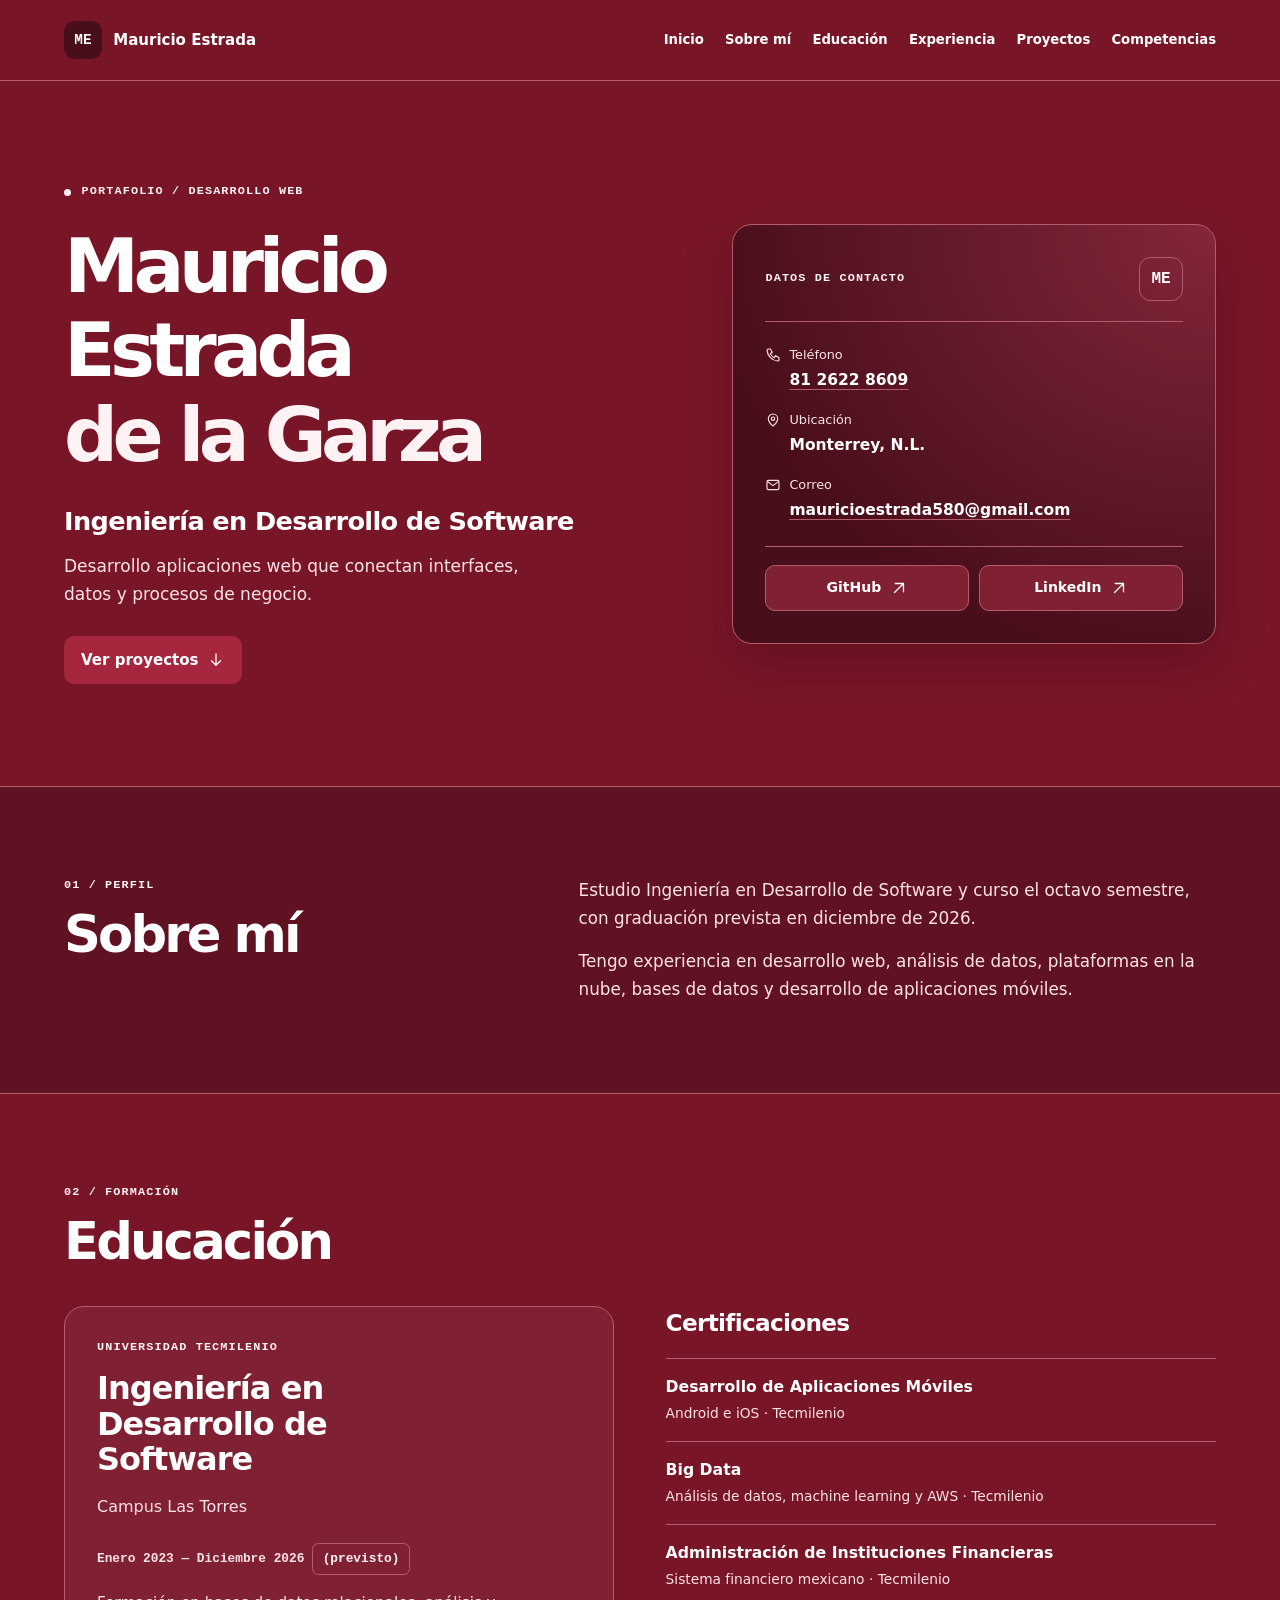
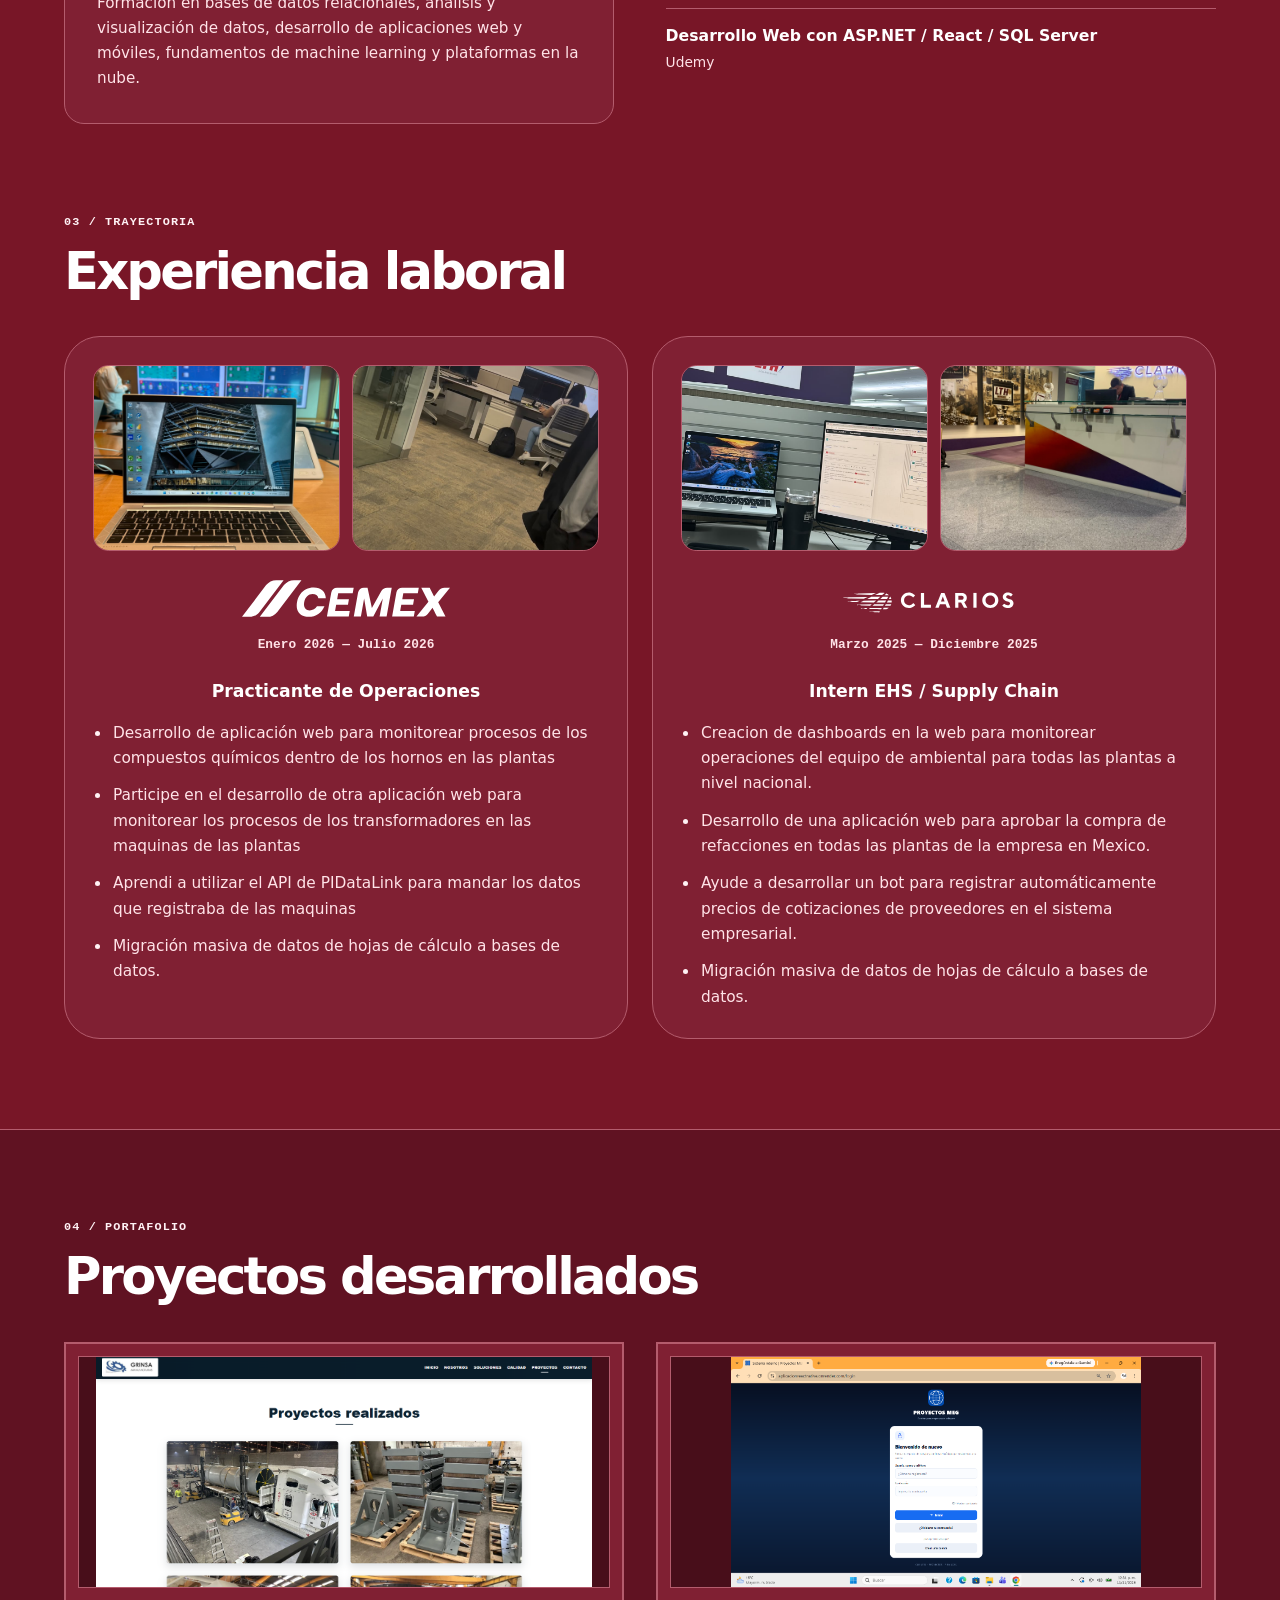
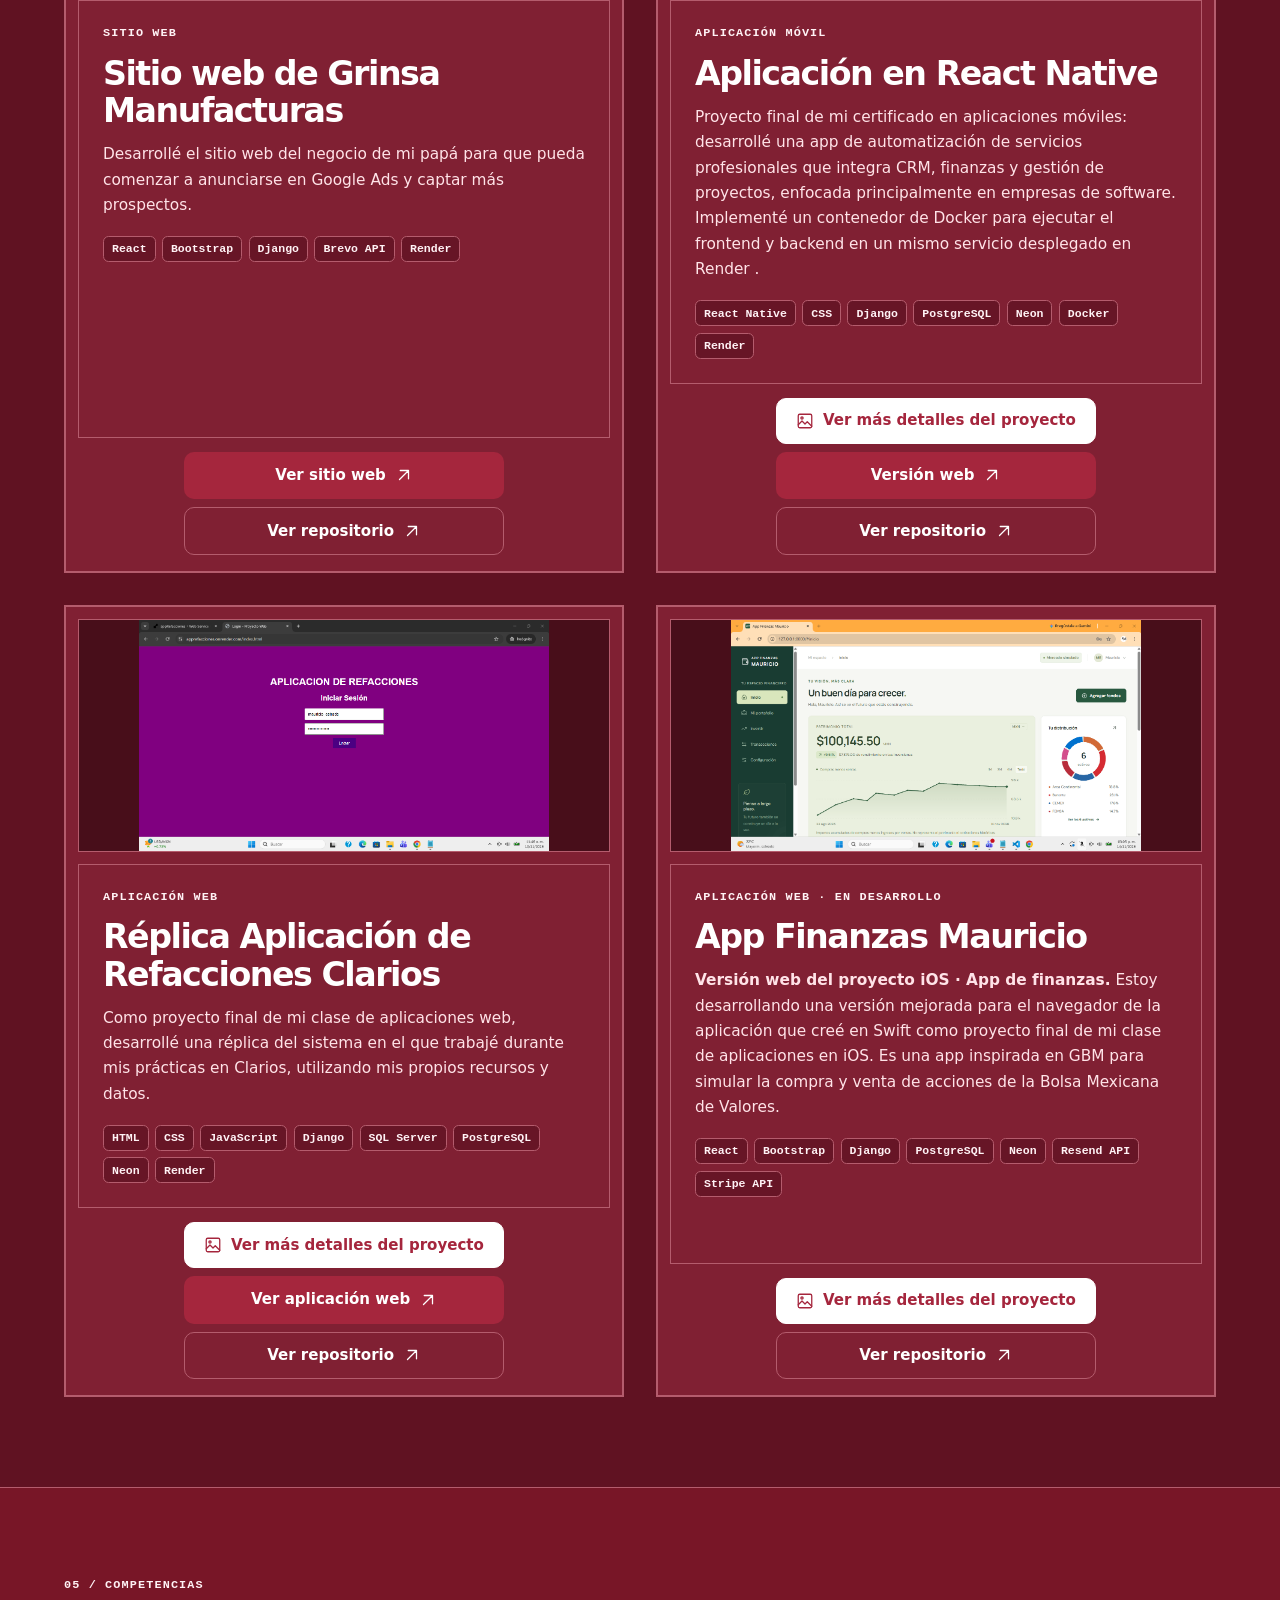
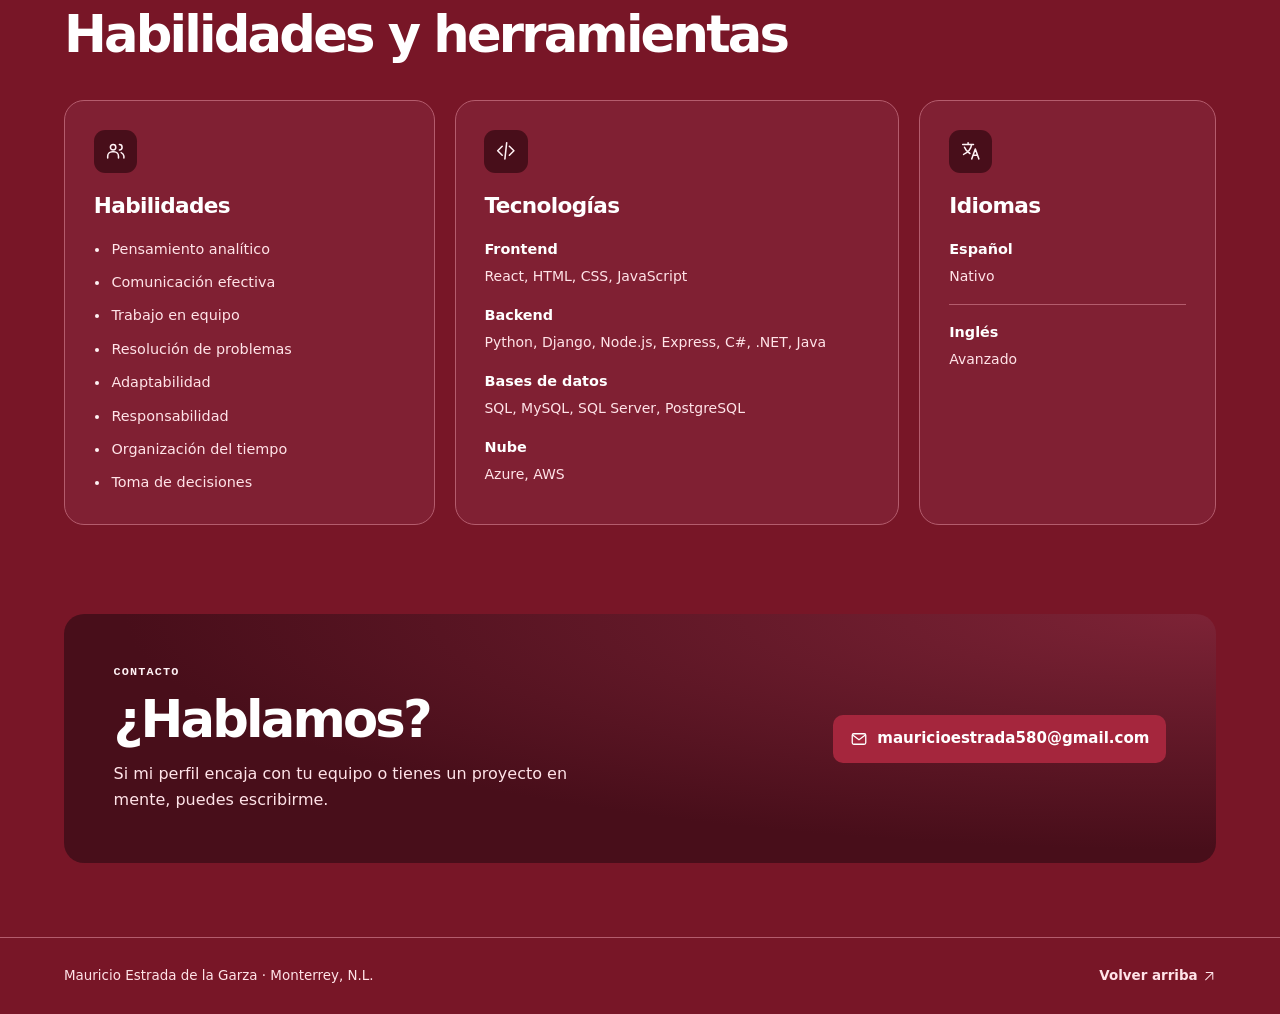
==== commit 21068c0a: "portafolio actualizado" ====
--- a/index.html
+++ b/index.html
@@ -10,6 +10,7 @@
   <link rel="stylesheet" href="styles.css">
   <script src="assets/galleries/react-native/gallery-data.js" defer></script>
   <script src="assets/galleries/refacciones/gallery-data.js" defer></script>
+  <script src="assets/galleries/app-finanzas/gallery-data.js" defer></script>
   <script src="gallery.js" defer></script>
 </head>
 <body id="inicio">
@@ -157,7 +158,7 @@
     <section class="section projects-section" id="proyectos" aria-labelledby="proyectos-titulo">
       <div class="container">
         <div class="section-heading"><p class="eyebrow section-number">04 / Portafolio</p><h2 id="proyectos-titulo">Proyectos desarrollados</h2></div>
-        <!-- PROYECTOS: Grinsa Manufacturas, Aplicación en React Native y Réplica Aplicación de Refacciones Clarios.
+        <!-- PROYECTOS: Grinsa Manufacturas, Aplicación en React Native, Réplica Aplicación de Refacciones Clarios y App Finanzas Mauricio.
              Duplica un article y asigna un identificador único para añadir otro proyecto. -->
         <div class="project-list" id="lista-proyectos">
           <article class="project-card" aria-labelledby="proyecto-01">
@@ -199,6 +200,19 @@
                 <button class="button button-project-details" type="button" data-gallery-open="refacciones" aria-haspopup="dialog" aria-controls="project-gallery" hidden><svg class="icon" aria-hidden="true"><use href="#photos-icon"/></svg>Ver más detalles del proyecto<span class="sr-only"> de la Aplicación de Refacciones Clarios</span></button>
                 <a class="button button-primary" href="https://apprefacciones.onrender.com/index.html" target="_blank" rel="noopener noreferrer">Ver aplicación web <span class="sr-only">(abre en una pestaña nueva)</span><svg class="icon" aria-hidden="true"><use href="#arrow-up-right"/></svg></a>
                 <a class="button button-outline" href="https://github.com/mauricioedlg/appRefacciones" target="_blank" rel="noopener noreferrer">Ver repositorio <span class="sr-only">en GitHub (abre en una pestaña nueva)</span><svg class="icon" aria-hidden="true"><use href="#arrow-up-right"/></svg></a>
+            </div>
+          </article>
+          <article class="project-card" aria-labelledby="proyecto-04">
+            <img class="project-image project-screenshot" src="assets/app-finanzas-mauricio.png" alt="Panel de inicio de App Finanzas Mauricio en el navegador con patrimonio total, gráfica de evolución y distribución de activos en un mercado simulado" width="1365" height="767" loading="lazy" decoding="async">
+            <div class="card-body">
+              <p class="eyebrow project-kind">Aplicación web · En desarrollo</p>
+              <h3 id="proyecto-04">App Finanzas Mauricio</h3>
+              <p class="project-description"><strong>Versión web del proyecto iOS · App de finanzas.</strong> Estoy desarrollando una versión mejorada para el navegador de la aplicación que creé en Swift como proyecto final de mi clase de aplicaciones en iOS. Es una app inspirada en GBM para simular la compra y venta de acciones de la Bolsa Mexicana de Valores.</p>
+              <ul class="tags" aria-label="Tecnologías de App Finanzas Mauricio"><li>React</li><li>Bootstrap</li><li>Django</li><li>PostgreSQL</li><li>Neon</li><li>Resend API</li><li>Stripe API</li></ul>
+            </div>
+            <div class="project-links" role="group" aria-label="Enlaces de App Finanzas Mauricio">
+                <button class="button button-project-details" type="button" data-gallery-open="app-finanzas" aria-haspopup="dialog" aria-controls="project-gallery" hidden><svg class="icon" aria-hidden="true"><use href="#photos-icon"/></svg>Ver más detalles del proyecto<span class="sr-only"> App Finanzas Mauricio</span></button>
+                <a class="button button-outline" href="https://github.com/mauricioedlg/replicaAppFinanzas" target="_blank" rel="noopener noreferrer">Ver repositorio <span class="sr-only">en GitHub (abre en una pestaña nueva)</span><svg class="icon" aria-hidden="true"><use href="#arrow-up-right"/></svg></a>
             </div>
           </article>
         </div>
@@ -263,6 +277,11 @@
           </div>
           <div class="gallery-caption">
             <div class="gallery-caption-copy"><p class="eyebrow" id="gallery-current-module"></p><p id="gallery-current-caption"></p></div>
+            <button class="button button-outline gallery-share" type="button" data-gallery-share>Copiar enlace</button>
+          </div>
+          <div class="gallery-share-feedback" hidden>
+            <p id="gallery-share-status" role="status" aria-live="polite"></p>
+            <input type="text" id="gallery-share-url" aria-label="Enlace directo a esta galería" readonly hidden>
           </div>
           <div class="gallery-thumbnails" id="gallery-thumbnails" role="group" aria-label="Seleccionar una foto"></div>
         </div>
--- a/styles.css
+++ b/styles.css
@@ -164,10 +164,15 @@
 .gallery-figure.is-zoomed { display: block; overflow: auto; overscroll-behavior: contain; }
 .gallery-figure.is-zoomed .gallery-image { max-width: none; height: auto; }
 .gallery-image-status { position: absolute; inset: 50% 4.5rem auto; padding: .5rem; border-radius: .4rem; background: var(--dark); color: var(--muted); font-size: .875rem; text-align: center; transform: translateY(-50%); pointer-events: none; }
-.gallery-caption { display: flex; flex: none; align-items: center; gap: .75rem; padding: .75rem 0; }
-.gallery-caption-copy { display: grid; min-width: 0; flex: 1; gap: .2rem; }
+.gallery-caption { display: flex; flex: none; align-items: center; flex-wrap: wrap; gap: .75rem; padding: .75rem 0; }
+.gallery-caption-copy { display: grid; min-width: 0; flex: 1 1 14rem; gap: .2rem; }
 .gallery-caption .eyebrow { color: var(--muted); font-size: .65rem; letter-spacing: .06em; }
 .gallery-caption-copy > p:last-child { font-size: .9rem; line-height: 1.4; }
+.gallery-share { min-height: 2.75rem; flex: none; color: var(--ink); white-space: nowrap; font: 650 .8rem/1.4 var(--sans); cursor: pointer; }
+.gallery-share:disabled { opacity: .5; cursor: default; }
+.gallery-share-feedback { display: grid; min-width: 0; gap: .5rem; margin-bottom: .75rem; padding: .65rem .75rem; border: 1px solid var(--line); border-radius: .55rem; background: var(--surface); }
+.gallery-share-feedback p { color: var(--muted); font-size: .8rem; line-height: 1.5; overflow-wrap: anywhere; }
+#gallery-share-url { width: 100%; min-width: 0; min-height: 2.75rem; padding: .55rem .65rem; border: 1px solid var(--line); border-radius: .4rem; background: var(--dark); color: var(--ink); font: .8rem/1.5 var(--mono); user-select: all; }
 .gallery-zoom { min-height: 2.75rem; white-space: nowrap; font: 650 .8rem/1.4 var(--sans); cursor: pointer; }
 .gallery-zoom:disabled { opacity: .5; cursor: default; }
 .gallery-thumbnails { display: flex; position: relative; min-height: 4.5rem; flex: none; gap: .5rem; padding: .25rem 0 .35rem; overflow-x: auto; overscroll-behavior-x: contain; scrollbar-width: thin; scrollbar-color: var(--line) var(--dark); }
@@ -200,7 +205,9 @@
   .gallery-previous { left: .35rem; }
   .gallery-next { right: .35rem; }
   .gallery-image-status { inset-inline: 3.25rem; }
-  .gallery-caption { padding-block: .65rem; }
+  .gallery-caption { align-items: stretch; flex-direction: column; padding-block: .65rem; }
+  .gallery-caption-copy { flex: none; }
+  .gallery-share { align-self: flex-start; }
   .gallery-zoom { padding-inline: .7rem; font-size: .75rem; }
   .gallery-workflow { padding: 1rem; }
 }
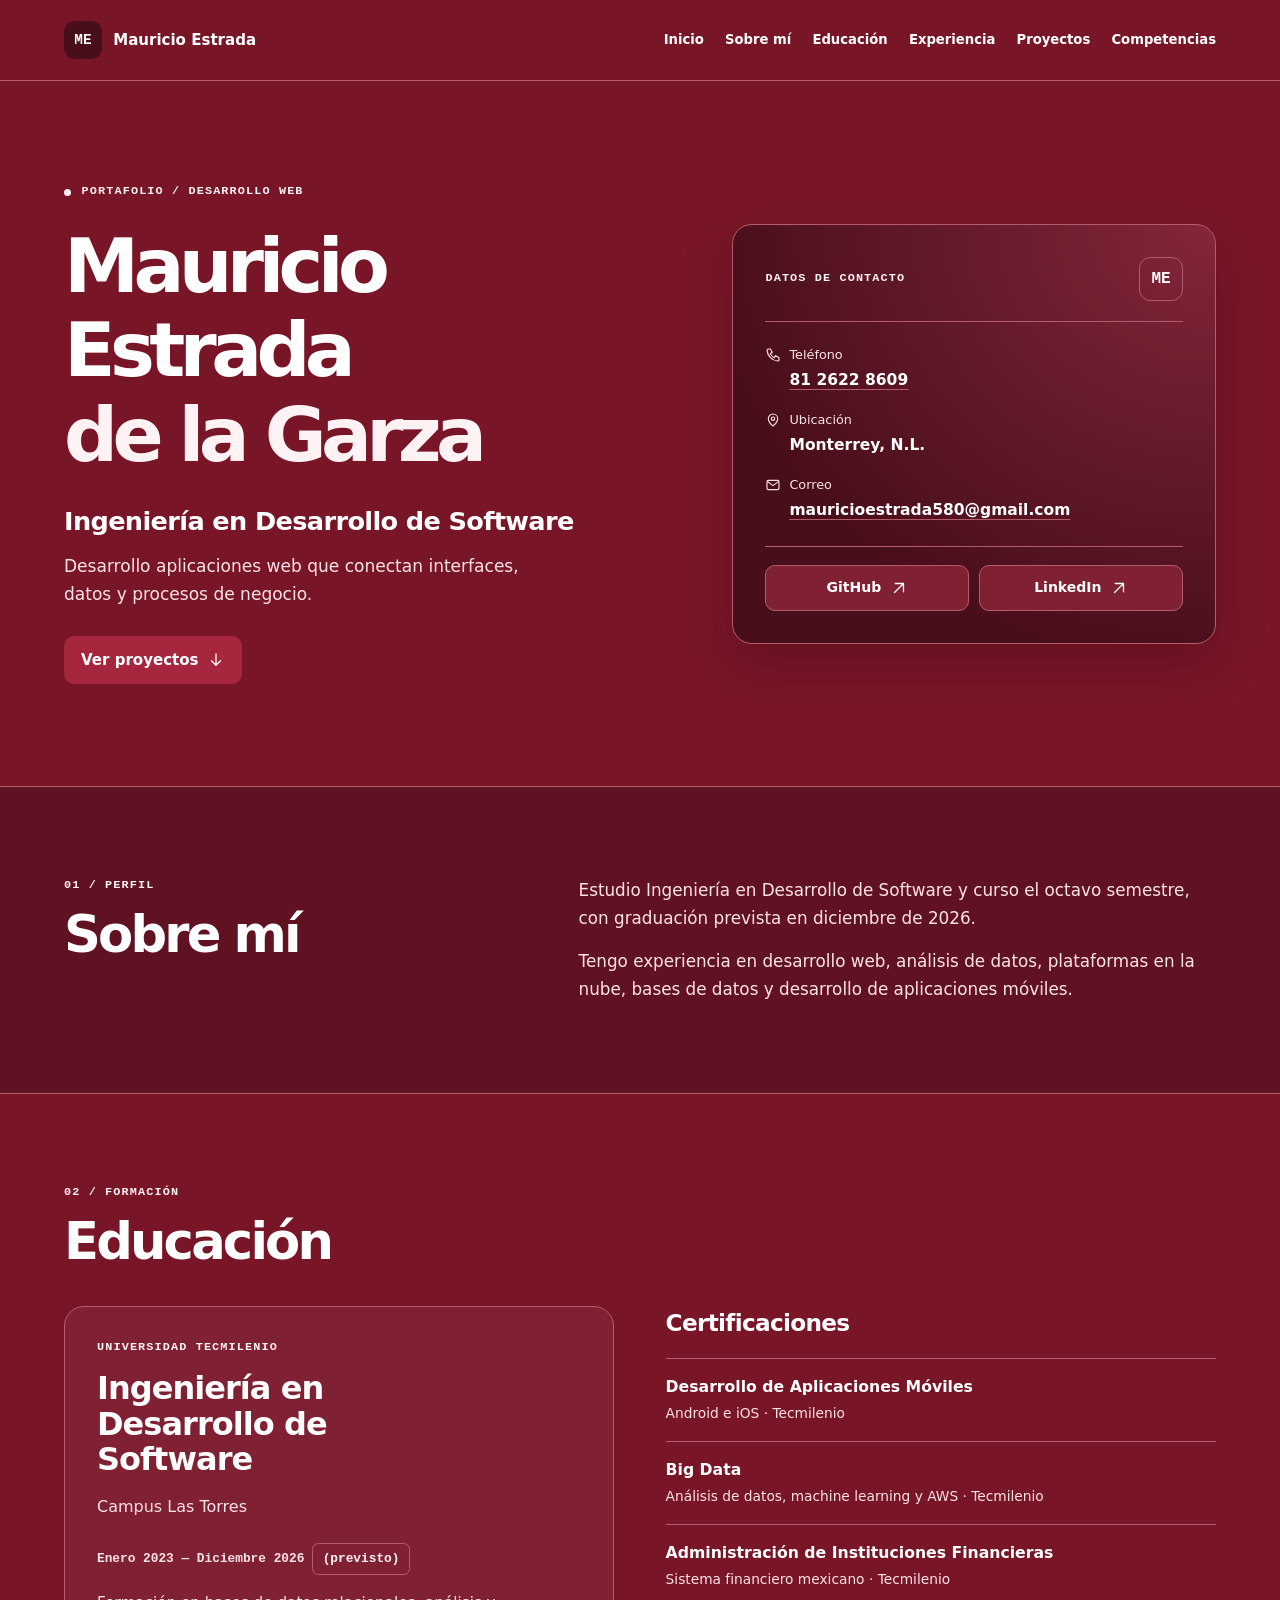
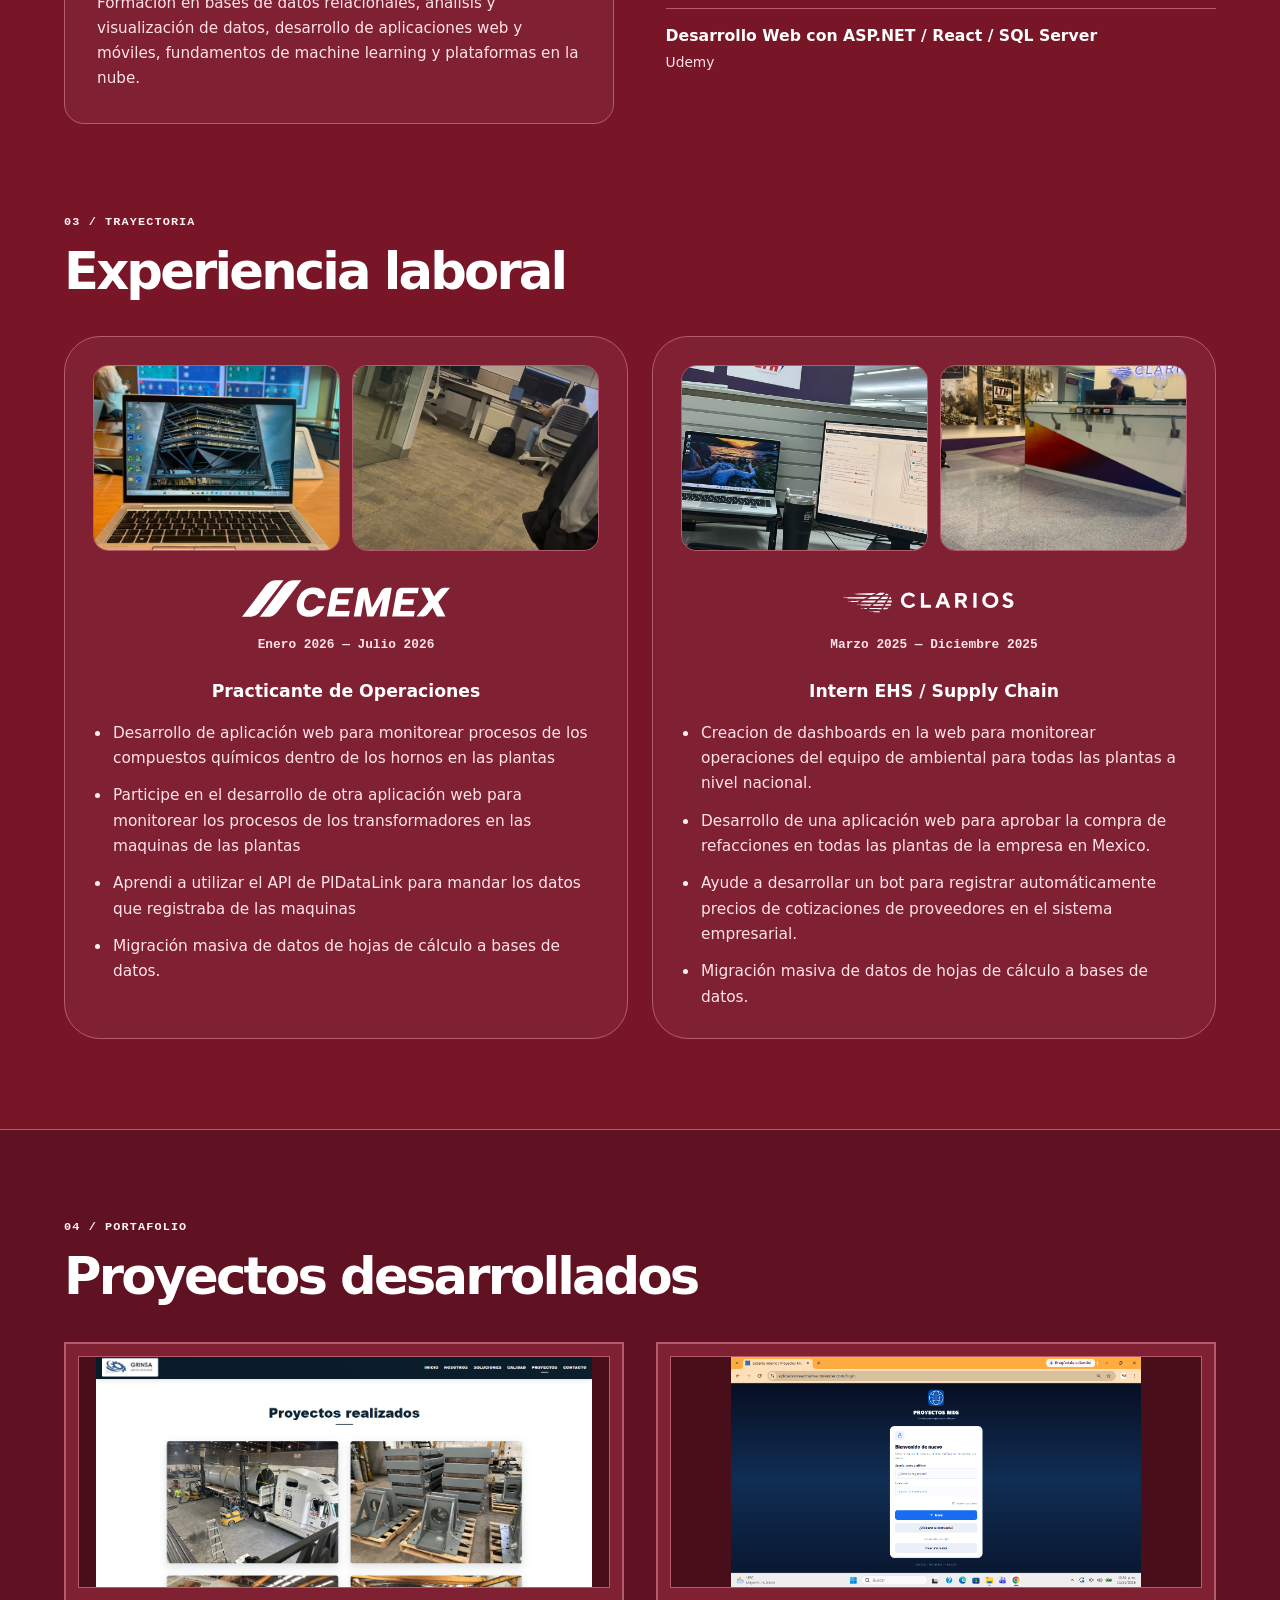
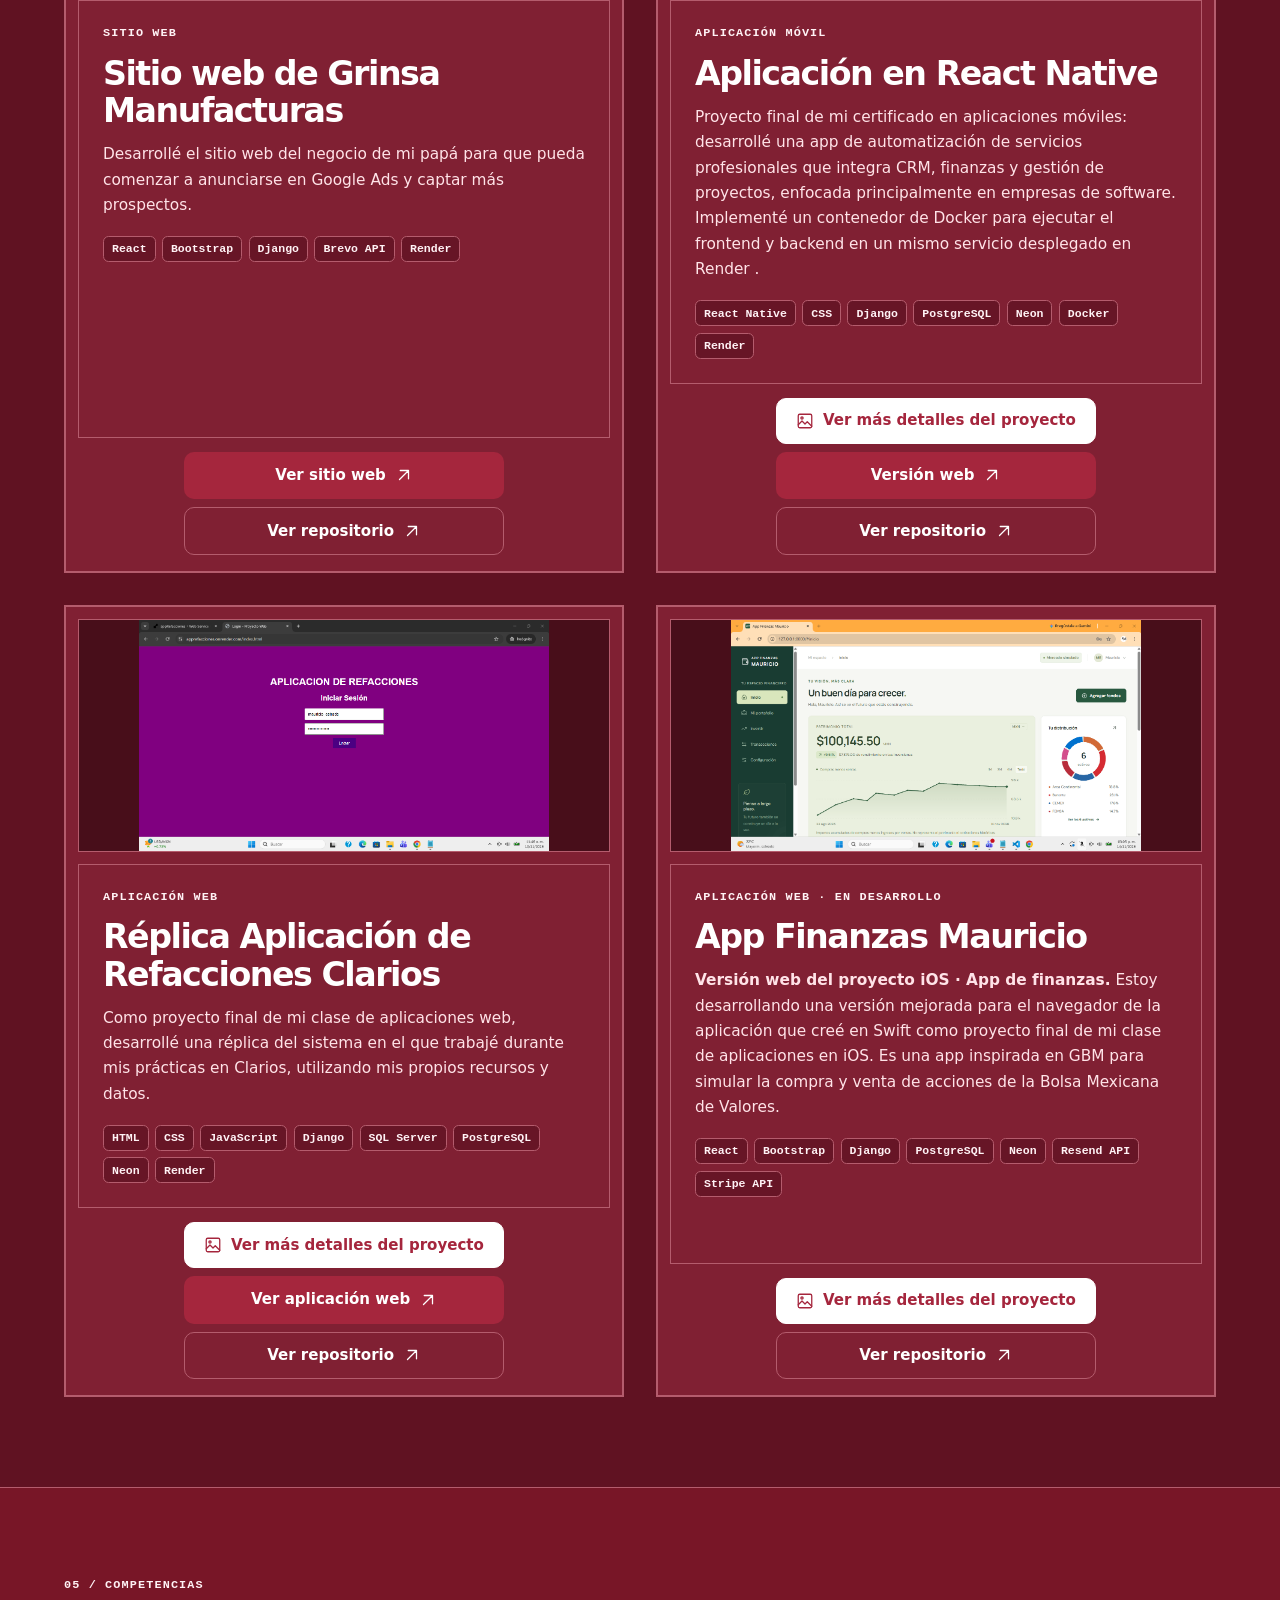
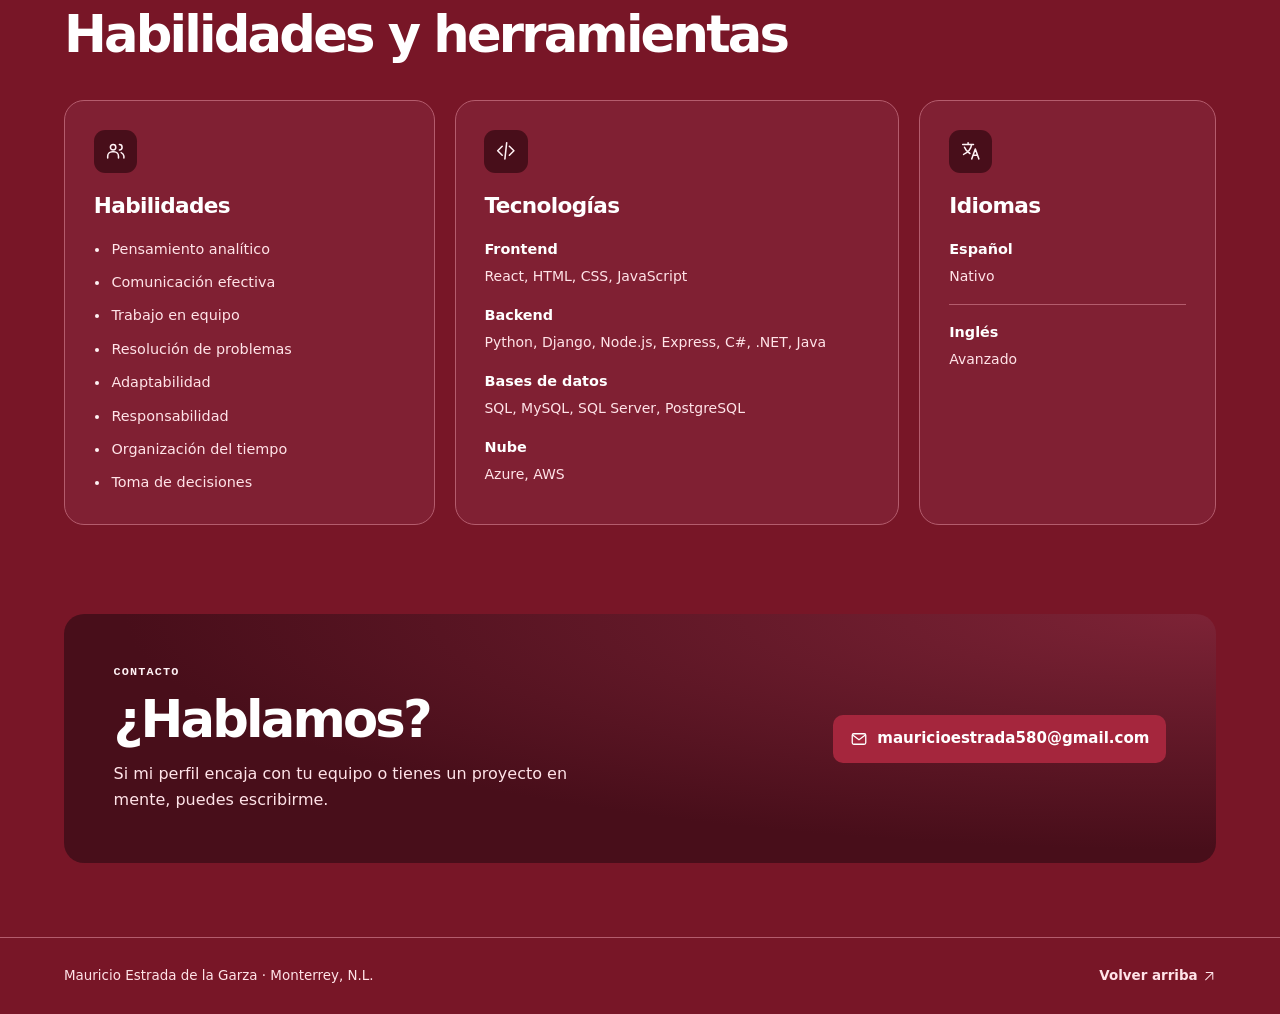
==== commit 0db3ca50: "Optimizar fotos y capturas del portafolio con WebP" ====
--- a/index.html
+++ b/index.html
@@ -8,9 +8,6 @@
   <title>Mauricio Estrada de la Garza | Portafolio de desarrollo web</title>
   <link rel="icon" href="data:image/svg+xml,%3Csvg xmlns='http://www.w3.org/2000/svg' viewBox='0 0 48 48'%3E%3Crect width='48' height='48' rx='10' fill='%23480e1a'/%3E%3Ctext x='24' y='30' text-anchor='middle' fill='%23ffffff' font-family='monospace' font-size='18' font-weight='bold'%3EME%3C/text%3E%3C/svg%3E">
   <link rel="stylesheet" href="styles.css">
-  <script src="assets/galleries/react-native/gallery-data.js" defer></script>
-  <script src="assets/galleries/refacciones/gallery-data.js" defer></script>
-  <script src="assets/galleries/app-finanzas/gallery-data.js" defer></script>
   <script src="gallery.js" defer></script>
 </head>
 <body id="inicio">
@@ -109,12 +106,12 @@
         <div class="experience-grid">
           <article class="experience-card" aria-labelledby="experiencia-cemex">
             <div class="experience-gallery" role="group" aria-label="Fotografías de mi experiencia en CEMEX">
-              <a class="experience-photo" href="fotoCemex1.jpeg" target="_blank" rel="noopener noreferrer">
-                <img src="fotoCemex1.jpeg" alt="Laptop de trabajo frente a las pantallas de monitoreo de CEMEX" width="1200" height="1600" loading="lazy" decoding="async">
-                <span class="sr-only">Ver foto completa en una pestaña nueva</span>
-              </a>
-              <a class="experience-photo" href="fotoCemex2.jpeg" target="_blank" rel="noopener noreferrer">
-                <img src="fotoCemex2.jpeg" alt="Área de trabajo de CEMEX con estaciones y pantallas de monitoreo" width="908" height="1600" loading="lazy" decoding="async">
+              <a class="experience-photo" href="fotoCemex1.webp" target="_blank" rel="noopener noreferrer">
+                <img src="fotoCemex1.webp" alt="Laptop de trabajo frente a las pantallas de monitoreo de CEMEX" width="1200" height="1600" loading="lazy" decoding="async">
+                <span class="sr-only">Ver foto completa en una pestaña nueva</span>
+              </a>
+              <a class="experience-photo" href="fotoCemex2.webp" target="_blank" rel="noopener noreferrer">
+                <img src="fotoCemex2.webp" alt="Área de trabajo de CEMEX con estaciones y pantallas de monitoreo" width="908" height="1600" loading="lazy" decoding="async">
                 <span class="sr-only">Ver foto completa en una pestaña nueva</span>
               </a>
             </div>
@@ -131,12 +128,12 @@
           </article>
           <article class="experience-card" aria-labelledby="experiencia-clarios">
             <div class="experience-gallery" role="group" aria-label="Fotografías de mi experiencia en Clarios">
-              <a class="experience-photo" href="fotoClarios1.jpeg" target="_blank" rel="noopener noreferrer">
-                <img src="fotoClarios1.jpeg" alt="Escritorio de trabajo en Clarios con laptop y monitor de automatizaciones" width="900" height="1600" loading="lazy" decoding="async">
-                <span class="sr-only">Ver foto completa en una pestaña nueva</span>
-              </a>
-              <a class="experience-photo" href="fotoClarios2.jpeg" target="_blank" rel="noopener noreferrer">
-                <img src="fotoClarios2.jpeg" alt="Recepción de Clarios con su logotipo y exhibición de baterías LTH" width="1200" height="1600" loading="lazy" decoding="async">
+              <a class="experience-photo" href="fotoClarios1.webp" target="_blank" rel="noopener noreferrer">
+                <img src="fotoClarios1.webp" alt="Escritorio de trabajo en Clarios con laptop y monitor de automatizaciones" width="900" height="1600" loading="lazy" decoding="async">
+                <span class="sr-only">Ver foto completa en una pestaña nueva</span>
+              </a>
+              <a class="experience-photo" href="fotoClarios2.webp" target="_blank" rel="noopener noreferrer">
+                <img src="fotoClarios2.webp" alt="Recepción de Clarios con su logotipo y exhibición de baterías LTH" width="1200" height="1600" loading="lazy" decoding="async">
                 <span class="sr-only">Ver foto completa en una pestaña nueva</span>
               </a>
             </div>
@@ -162,7 +159,7 @@
              Duplica un article y asigna un identificador único para añadir otro proyecto. -->
         <div class="project-list" id="lista-proyectos">
           <article class="project-card" aria-labelledby="proyecto-01">
-            <img class="project-image project-screenshot" src="assets/grinsa-manufacturas.png" alt="Captura del sitio web de Grinsa Manufacturas con su galería de proyectos realizados" width="1350" height="627" loading="lazy" decoding="async">
+            <img class="project-image project-screenshot" src="assets/grinsa-manufacturas.webp" alt="Captura del sitio web de Grinsa Manufacturas con su galería de proyectos realizados" width="1350" height="627" loading="lazy" decoding="async">
             <div class="card-body">
               <p class="eyebrow project-kind">Sitio web</p>
               <h3 id="proyecto-01">Sitio web de Grinsa Manufacturas</h3>
@@ -175,7 +172,7 @@
             </div>
           </article>
           <article class="project-card" aria-labelledby="proyecto-02">
-            <img class="project-image project-screenshot" src="assets/aplicacion-react-native.png" alt="Inicio de sesión de Proyectos MEG en el navegador con el botón ¿Olvidaste tu contraseña?" width="1365" height="767" loading="lazy" decoding="async">
+            <img class="project-image project-screenshot" src="assets/aplicacion-react-native.webp" alt="Inicio de sesión de Proyectos MEG en el navegador con el botón ¿Olvidaste tu contraseña?" width="1365" height="767" loading="lazy" decoding="async">
             <div class="card-body">
               <p class="eyebrow project-kind">Aplicación móvil</p>
               <h3 id="proyecto-02">Aplicación en React Native</h3>
@@ -183,13 +180,13 @@
               <ul class="tags" aria-label="Tecnologías de la aplicación en React Native"><li>React Native</li><li>CSS</li><li>Django</li><li>PostgreSQL</li><li>Neon</li><li>Docker</li><li>Render</li></ul>
             </div>
             <div class="project-links" role="group" aria-label="Enlaces de la aplicación en React Native">
-                <button class="button button-project-details" type="button" data-gallery-open="react-native" aria-haspopup="dialog" aria-controls="project-gallery" hidden><svg class="icon" aria-hidden="true"><use href="#photos-icon"/></svg>Ver más detalles del proyecto<span class="sr-only"> de la aplicación en React Native</span></button>
+                <a class="button button-project-details" href="proyecto-react-native.html"><svg class="icon" aria-hidden="true"><use href="#photos-icon"/></svg>Ver más detalles del proyecto<span class="sr-only"> de la aplicación en React Native</span></a>
                 <a class="button button-primary" href="https://aplicacionreactnative.onrender.com/login" target="_blank" rel="noopener noreferrer">Versión web <span class="sr-only">(abre en una pestaña nueva)</span><svg class="icon" aria-hidden="true"><use href="#arrow-up-right"/></svg></a>
                 <a class="button button-outline" href="https://github.com/mauricioedlg/aplicacionReactNative/tree/v1" target="_blank" rel="noopener noreferrer">Ver repositorio <span class="sr-only">en GitHub (abre en una pestaña nueva)</span><svg class="icon" aria-hidden="true"><use href="#arrow-up-right"/></svg></a>
             </div>
           </article>
           <article class="project-card" aria-labelledby="proyecto-03">
-            <img class="project-image project-screenshot" src="assets/aplicacion-refacciones-clarios.png" alt="Pantalla de inicio de sesión de la réplica de la Aplicación de Refacciones Clarios" width="1365" height="767" loading="lazy" decoding="async">
+            <img class="project-image project-screenshot" src="assets/aplicacion-refacciones-clarios.webp" alt="Pantalla de inicio de sesión de la réplica de la Aplicación de Refacciones Clarios" width="1365" height="767" loading="lazy" decoding="async">
             <div class="card-body">
               <p class="eyebrow project-kind">Aplicación web</p>
               <h3 id="proyecto-03">Réplica Aplicación de Refacciones Clarios</h3>
@@ -197,13 +194,13 @@
               <ul class="tags" aria-label="Tecnologías de la réplica de la Aplicación de Refacciones Clarios"><li>HTML</li><li>CSS</li><li>JavaScript</li><li>Django</li><li>SQL Server</li><li>PostgreSQL</li><li>Neon</li><li>Render</li></ul>
             </div>
             <div class="project-links" role="group" aria-label="Enlaces de la réplica de la Aplicación de Refacciones Clarios">
-                <button class="button button-project-details" type="button" data-gallery-open="refacciones" aria-haspopup="dialog" aria-controls="project-gallery" hidden><svg class="icon" aria-hidden="true"><use href="#photos-icon"/></svg>Ver más detalles del proyecto<span class="sr-only"> de la Aplicación de Refacciones Clarios</span></button>
+                <a class="button button-project-details" href="proyecto-refacciones.html"><svg class="icon" aria-hidden="true"><use href="#photos-icon"/></svg>Ver más detalles del proyecto<span class="sr-only"> de la Aplicación de Refacciones Clarios</span></a>
                 <a class="button button-primary" href="https://apprefacciones.onrender.com/index.html" target="_blank" rel="noopener noreferrer">Ver aplicación web <span class="sr-only">(abre en una pestaña nueva)</span><svg class="icon" aria-hidden="true"><use href="#arrow-up-right"/></svg></a>
                 <a class="button button-outline" href="https://github.com/mauricioedlg/appRefacciones" target="_blank" rel="noopener noreferrer">Ver repositorio <span class="sr-only">en GitHub (abre en una pestaña nueva)</span><svg class="icon" aria-hidden="true"><use href="#arrow-up-right"/></svg></a>
             </div>
           </article>
           <article class="project-card" aria-labelledby="proyecto-04">
-            <img class="project-image project-screenshot" src="assets/app-finanzas-mauricio.png" alt="Panel de inicio de App Finanzas Mauricio en el navegador con patrimonio total, gráfica de evolución y distribución de activos en un mercado simulado" width="1365" height="767" loading="lazy" decoding="async">
+            <img class="project-image project-screenshot" src="assets/app-finanzas-mauricio.webp" alt="Panel de inicio de App Finanzas Mauricio en el navegador con patrimonio total, gráfica de evolución y distribución de activos en un mercado simulado" width="1365" height="767" loading="lazy" decoding="async">
             <div class="card-body">
               <p class="eyebrow project-kind">Aplicación web · En desarrollo</p>
               <h3 id="proyecto-04">App Finanzas Mauricio</h3>
@@ -211,7 +208,7 @@
               <ul class="tags" aria-label="Tecnologías de App Finanzas Mauricio"><li>React</li><li>Bootstrap</li><li>Django</li><li>PostgreSQL</li><li>Neon</li><li>Resend API</li><li>Stripe API</li></ul>
             </div>
             <div class="project-links" role="group" aria-label="Enlaces de App Finanzas Mauricio">
-                <button class="button button-project-details" type="button" data-gallery-open="app-finanzas" aria-haspopup="dialog" aria-controls="project-gallery" hidden><svg class="icon" aria-hidden="true"><use href="#photos-icon"/></svg>Ver más detalles del proyecto<span class="sr-only"> App Finanzas Mauricio</span></button>
+                <a class="button button-project-details" href="proyecto-app-finanzas.html"><svg class="icon" aria-hidden="true"><use href="#photos-icon"/></svg>Ver más detalles del proyecto<span class="sr-only"> App Finanzas Mauricio</span></a>
                 <a class="button button-outline" href="https://github.com/mauricioedlg/replicaAppFinanzas" target="_blank" rel="noopener noreferrer">Ver repositorio <span class="sr-only">en GitHub (abre en una pestaña nueva)</span><svg class="icon" aria-hidden="true"><use href="#arrow-up-right"/></svg></a>
             </div>
           </article>
@@ -254,44 +251,6 @@
       </div>
     </section>
   </main>
-  <dialog class="gallery-dialog" id="project-gallery" aria-labelledby="gallery-title" aria-describedby="gallery-help">
-    <div class="gallery-panel">
-      <h2 class="sr-only" id="gallery-title">Fotos de la aplicación</h2>
-      <p class="sr-only" id="gallery-help">Selecciona un módulo para filtrar las fotos. Usa los botones o las flechas izquierda y derecha del teclado para navegar. Presiona Escape o Cerrar galería para volver al portafolio.</p>
-      <div class="gallery-layout">
-        <div class="gallery-media">
-          <div class="gallery-toolbar">
-            <button class="gallery-icon-button gallery-close" type="button" data-gallery-close aria-label="Cerrar galería" autofocus><svg class="icon" aria-hidden="true"><use href="#close-icon"/></svg></button>
-            <div class="gallery-filter"><label for="gallery-module">Filtrar por módulo</label><select id="gallery-module"><option value="all">Todas las fotos</option></select></div>
-            <p class="gallery-position" id="gallery-position" role="status" aria-live="polite" aria-atomic="true"></p>
-            <button class="button button-outline gallery-zoom" type="button" data-gallery-zoom aria-pressed="false" aria-controls="gallery-image">Ampliar imagen</button>
-          </div>
-          <div class="gallery-viewer">
-            <button class="gallery-icon-button gallery-previous" type="button" data-gallery-previous aria-label="Ver foto anterior"><svg class="icon" aria-hidden="true"><use href="#arrow-left"/></svg></button>
-            <figure class="gallery-figure">
-              <img class="gallery-image" id="gallery-image" alt="" decoding="async" draggable="false">
-              <figcaption class="sr-only" id="gallery-image-description"></figcaption>
-            </figure>
-            <p class="gallery-image-status" id="gallery-image-status" role="status" hidden></p>
-            <button class="gallery-icon-button gallery-next" type="button" data-gallery-next aria-label="Ver foto siguiente"><svg class="icon" aria-hidden="true"><use href="#arrow-right"/></svg></button>
-          </div>
-          <div class="gallery-caption">
-            <div class="gallery-caption-copy"><p class="eyebrow" id="gallery-current-module"></p><p id="gallery-current-caption"></p></div>
-            <button class="button button-outline gallery-share" type="button" data-gallery-share>Copiar enlace</button>
-          </div>
-          <div class="gallery-share-feedback" hidden>
-            <p id="gallery-share-status" role="status" aria-live="polite"></p>
-            <input type="text" id="gallery-share-url" aria-label="Enlace directo a esta galería" readonly hidden>
-          </div>
-          <div class="gallery-thumbnails" id="gallery-thumbnails" role="group" aria-label="Seleccionar una foto"></div>
-        </div>
-        <aside class="gallery-workflow" aria-labelledby="gallery-workflow-title" tabindex="0" hidden>
-          <h3 id="gallery-workflow-title">Flujo principal del software</h3>
-          <ol class="gallery-workflow-steps" id="gallery-workflow-steps" role="list"></ol>
-        </aside>
-      </div>
-    </div>
-  </dialog>
   <footer class="site-footer">
     <div class="container footer-inner"><p>Mauricio Estrada de la Garza <span>· Monterrey, N.L.</span></p><a href="#inicio">Volver arriba <svg class="icon" aria-hidden="true"><use href="#arrow-up-right"/></svg></a></div>
   </footer>
--- a/styles.css
+++ b/styles.css
@@ -17,7 +17,6 @@
 *, *::before, *::after { box-sizing: border-box; }
 [hidden] { display: none !important; }
 html { scroll-behavior: smooth; }
-html.gallery-open { overflow: hidden; }
 body { margin: 0; color: var(--ink); background: var(--paper); font: 1rem/1.65 var(--sans); }
 figure, p, h1, h2, h3, h4, ol, ul, dl, dd { margin: 0; }
 a { color: inherit; }
@@ -140,17 +139,25 @@
 .case-copy p + p { margin-top: .65rem; }
 .case-copy strong { color: var(--ink); }
 
-.gallery-dialog { width: min(90rem, calc(100% - 6rem)); max-width: none; max-height: calc(100% - 5rem); padding: 0; border: 1px solid var(--line); border-radius: var(--radius); background: var(--dark); color: var(--ink); box-shadow: 0 1.5rem 5rem #16020780; overflow: hidden; }
-.gallery-dialog::backdrop { background: #160207d9; backdrop-filter: blur(5px); }
-.gallery-panel { display: flex; max-height: calc(100dvh - 5rem - 2px); min-height: 0; flex-direction: column; overflow-y: auto; overscroll-behavior: contain; }
-.gallery-layout { display: grid; flex: none; min-height: 0; grid-template-columns: minmax(0, 1fr); align-items: start; gap: 1rem; padding: .5rem 1.25rem 1.25rem; }
-.gallery-layout.has-workflow { grid-template-columns: minmax(0, 2.15fr) minmax(18rem, 1fr); }
+.project-intro { padding-block: clamp(2rem, 5vw, 4rem) 2.5rem; }
+.project-back { display: inline-flex; min-height: 2.75rem; align-items: center; gap: .5rem; margin-bottom: 1.5rem; color: var(--muted); font-size: .9rem; font-weight: 650; text-underline-offset: .25em; }
+.project-intro h1 { max-width: 60rem; font-size: clamp(2.25rem, 5vw, 4rem); line-height: 1.12; letter-spacing: -.055em; overflow-wrap: anywhere; }
+.project-summary { max-width: 54rem; margin-block: 1.25rem; color: var(--muted); font-size: 1.05rem; }
+.project-actions { display: flex; flex-wrap: wrap; gap: .75rem; margin-top: 1.5rem; }
+.project-gallery-section { padding-bottom: clamp(3rem, 6vw, 5rem); }
+.project-gallery-section .section-heading { margin-bottom: 1.25rem; }
+.project-gallery-section .eyebrow.section-number { margin-bottom: .5rem; }
+.project-gallery-section h2 { font-size: clamp(1.75rem, 3vw, 2.5rem); }
+.project-gallery { min-width: 0; border: 1px solid var(--line); border-radius: var(--radius); background: var(--dark); color: var(--ink); box-shadow: 0 1.5rem 5rem #16020740; }
+.gallery-panel { display: flex; min-width: 0; flex-direction: column; }
+.gallery-layout { display: grid; min-width: 0; grid-template-columns: minmax(0, 1fr); align-items: start; gap: 1rem; padding: 1.25rem; }
+.gallery-layout.has-workflow { grid-template-columns: minmax(0, 2.15fr) minmax(16rem, 1fr); }
 .gallery-media { display: flex; min-width: 0; min-height: 0; flex-direction: column; }
 .gallery-icon-button { display: inline-flex; width: 2.875rem; height: 2.875rem; flex: none; align-items: center; justify-content: center; padding: 0; border: 1px solid var(--line); border-radius: .65rem; background: var(--surface); color: var(--ink); cursor: pointer; }
 .gallery-icon-button:hover { background: var(--soft); }
 .gallery-icon-button:disabled { opacity: .35; cursor: default; }
 .gallery-icon-button .icon { width: 1.35rem; height: 1.35rem; }
-.gallery-toolbar { display: grid; flex: none; grid-template-columns: auto minmax(0, 1fr) auto auto; align-items: end; gap: .75rem; padding-bottom: .5rem; }
+.gallery-toolbar { display: grid; flex: none; grid-template-columns: minmax(0, 1fr) auto auto; align-items: end; gap: .75rem; padding-bottom: .75rem; }
 .gallery-filter { display: grid; min-width: 0; gap: .35rem; }
 .gallery-filter label { color: var(--muted); font-size: .8rem; font-weight: 650; }
 .gallery-filter select { width: 100%; min-width: 0; min-height: 2.75rem; padding: .6rem 2rem .6rem .75rem; border: 1px solid var(--line); border-radius: .55rem; background: var(--surface); color: var(--ink); font: inherit; font-size: .875rem; text-overflow: ellipsis; cursor: pointer; }
@@ -180,7 +187,7 @@
 .gallery-thumbnail img { width: 100%; height: 100%; object-fit: contain; }
 .gallery-thumbnail:hover { border-color: var(--line); }
 .gallery-thumbnail[aria-current="true"] { border-color: var(--ink); background: var(--soft); }
-.gallery-workflow { min-width: 0; min-height: 0; align-self: stretch; padding: 1.25rem; border: 1px solid var(--line); border-radius: .8rem; background: var(--surface); overflow-y: auto; overscroll-behavior-y: contain; scrollbar-width: thin; scrollbar-color: var(--line) var(--surface); }
+.gallery-workflow { min-width: 0; padding: 1.25rem; border: 1px solid var(--line); border-radius: .8rem; background: var(--surface); }
 .gallery-workflow h3 { padding-bottom: 1rem; border-bottom: 1px solid var(--line); font-size: .95rem; line-height: 1.4; letter-spacing: .025em; text-transform: uppercase; }
 .gallery-workflow-steps { display: grid; gap: 1rem; margin-top: 1.25rem; padding: 0; list-style: none; counter-reset: gallery-step; }
 .gallery-workflow-steps li { position: relative; min-height: 2rem; padding-left: 2.75rem; color: var(--muted); font-size: .9rem; line-height: 1.65; counter-increment: gallery-step; overflow-wrap: anywhere; }
@@ -189,16 +196,12 @@
 @media (max-width: 64rem) {
   .gallery-layout.has-workflow { grid-template-columns: minmax(0, 1fr); }
   .gallery-media { min-height: 0; }
-  .gallery-workflow { overflow-y: visible; }
 }
 
 @media (max-width: 40rem) {
-  .gallery-dialog { width: calc(100% - 1rem); max-height: calc(100% - 1rem); border-radius: .85rem; }
-  .gallery-panel { max-height: calc(100dvh - 1rem - 2px); }
   .gallery-layout { gap: 1rem; padding: .85rem; }
-  .gallery-toolbar { grid-template-columns: auto minmax(0, 1fr); gap: .65rem; padding-bottom: .75rem; }
-  .gallery-filter { grid-column: 2; grid-row: 1; }
-  .gallery-close { grid-column: 1; grid-row: 1; justify-self: start; }
+  .gallery-toolbar { grid-template-columns: minmax(0, 1fr) auto; gap: .65rem; padding-bottom: .75rem; }
+  .gallery-filter { grid-column: 1 / -1; grid-row: 1; }
   .gallery-zoom { grid-column: 2; grid-row: 2; }
   .gallery-position { align-self: center; padding-bottom: 0; font-size: .75rem; }
   .gallery-previous, .gallery-next { width: 2.75rem; height: 2.75rem; }
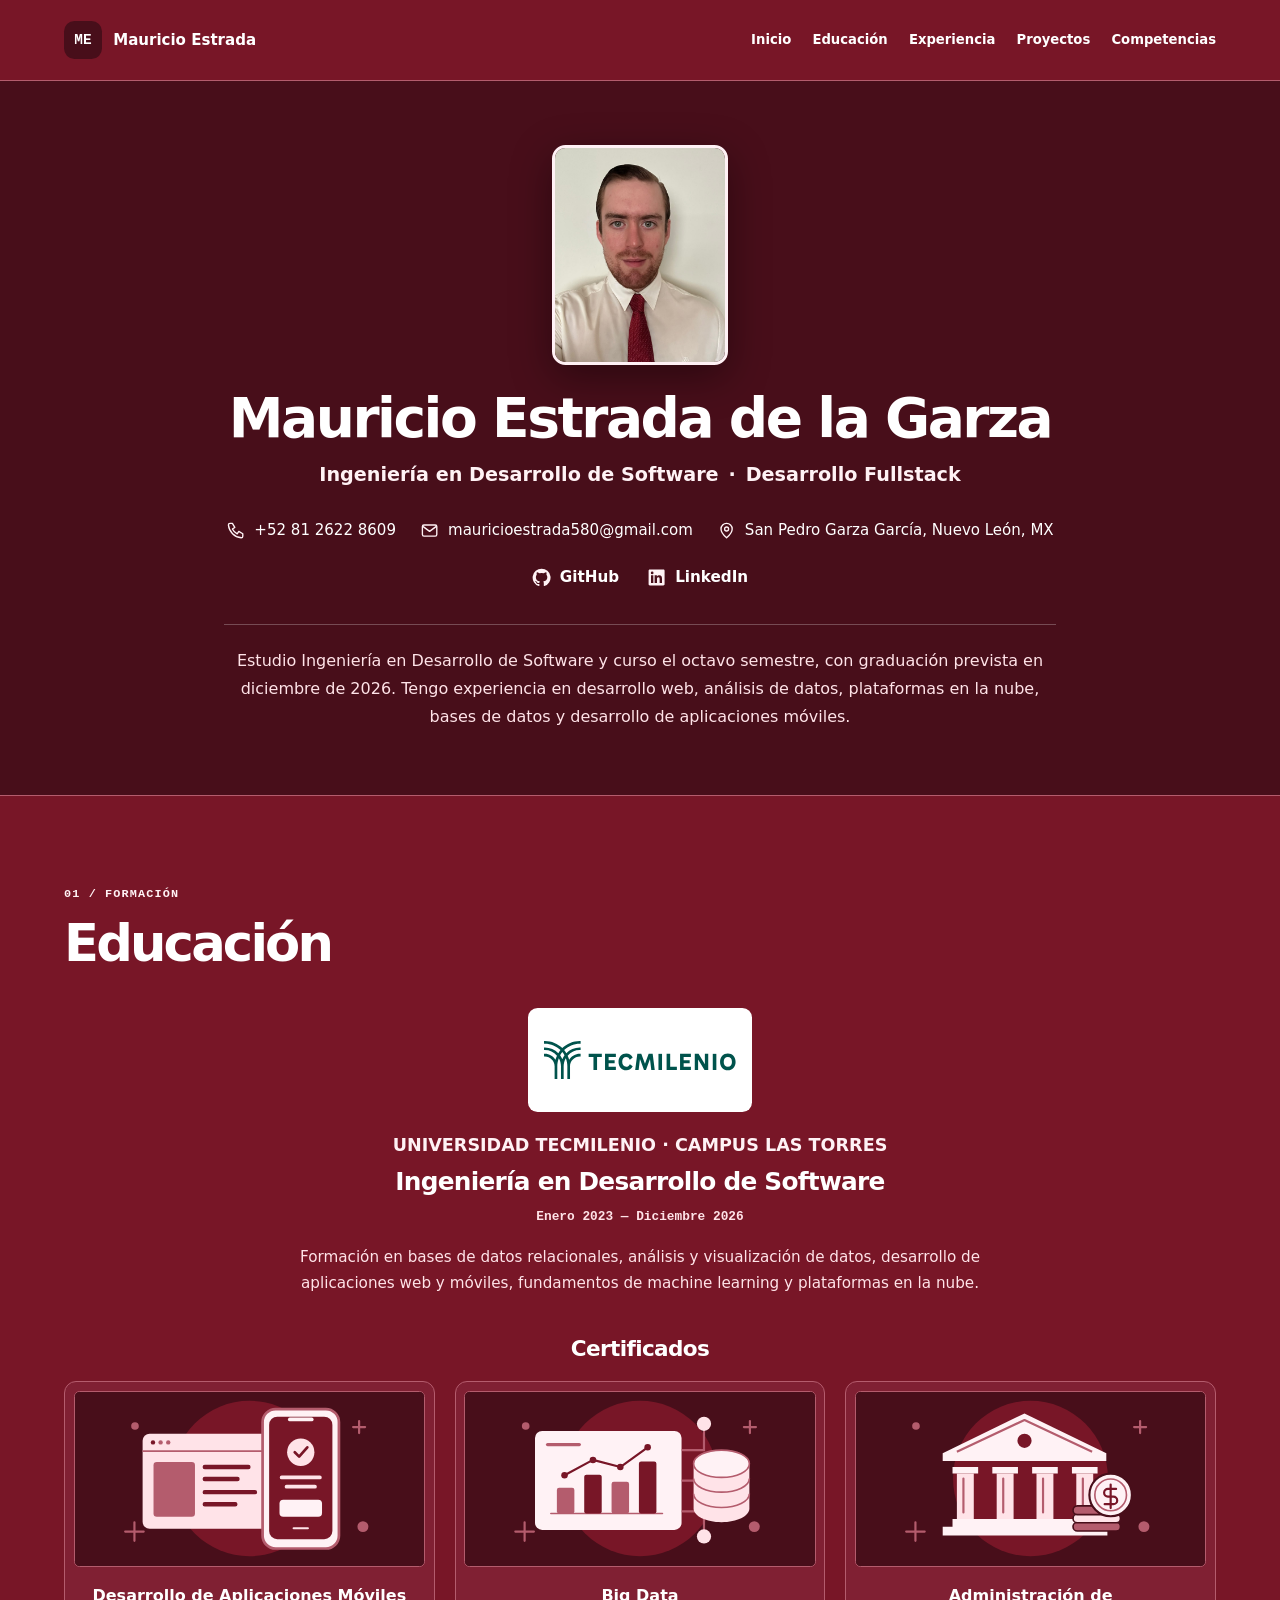
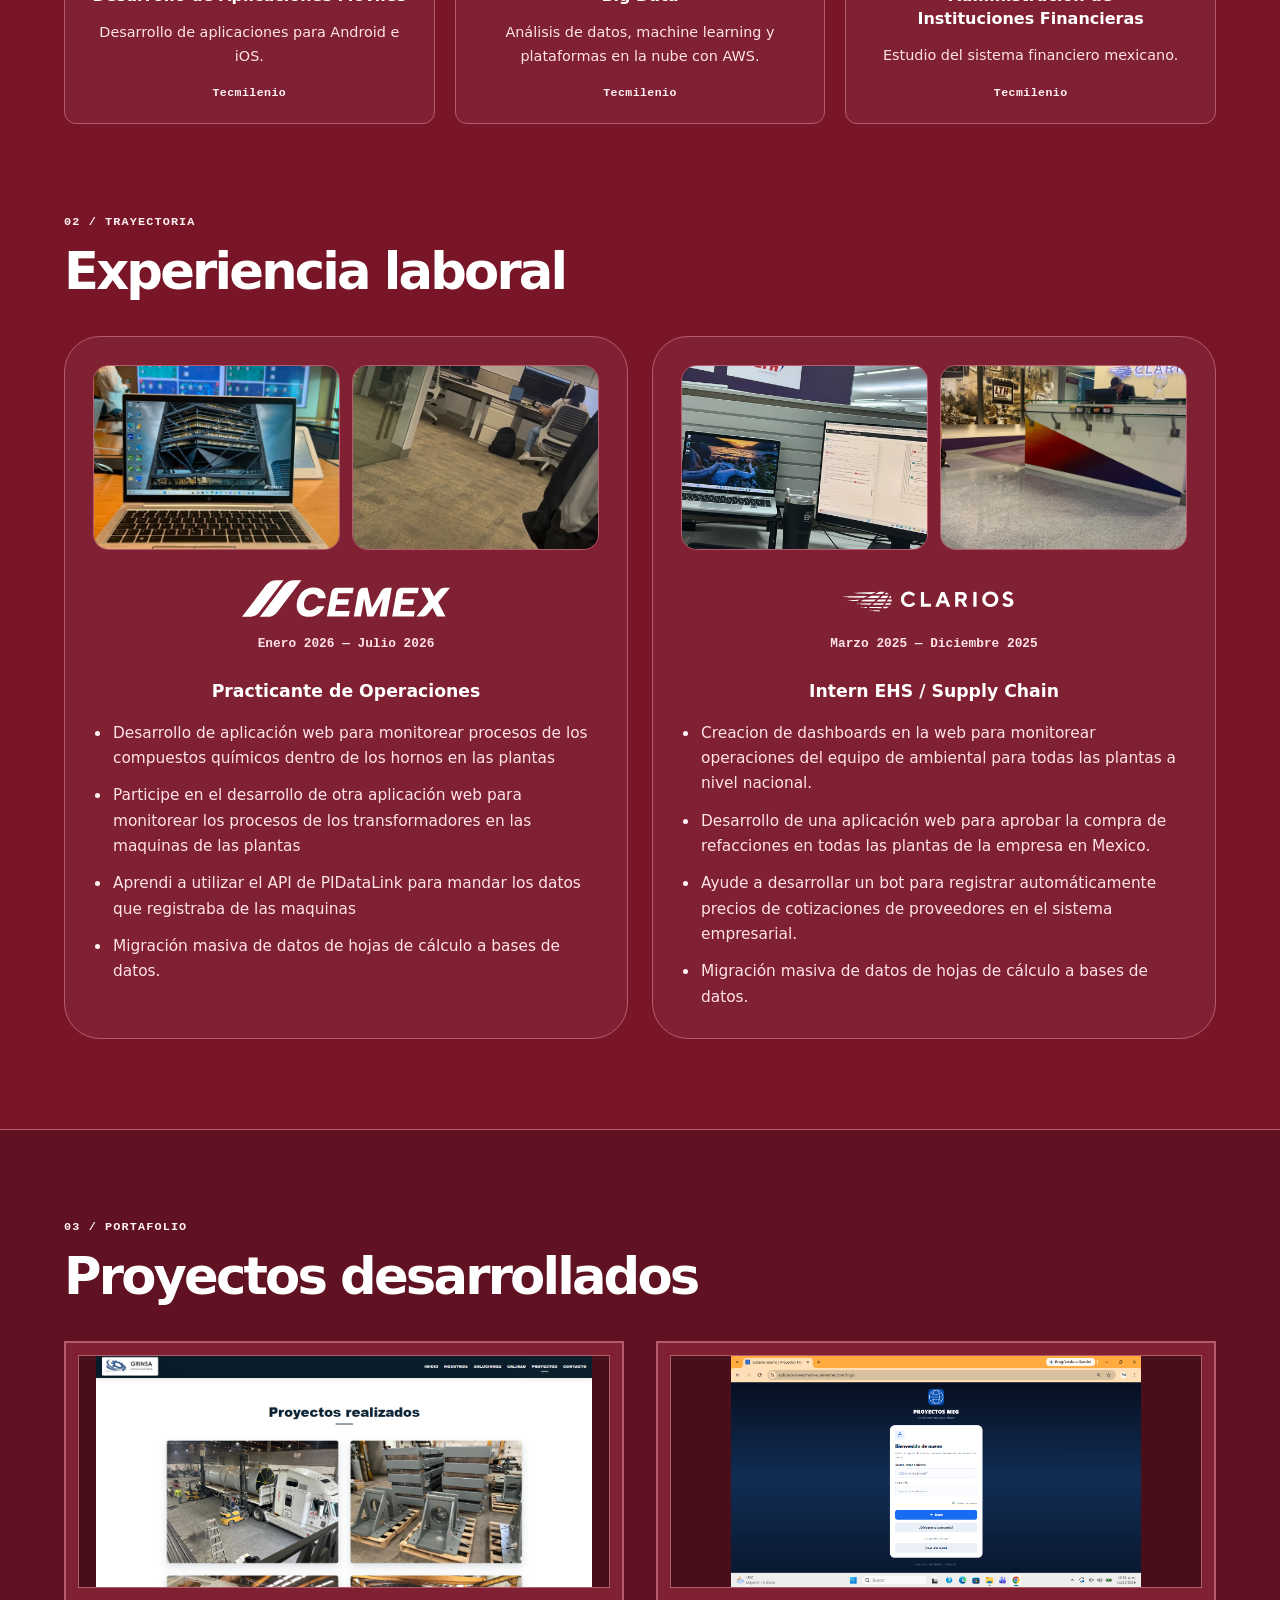
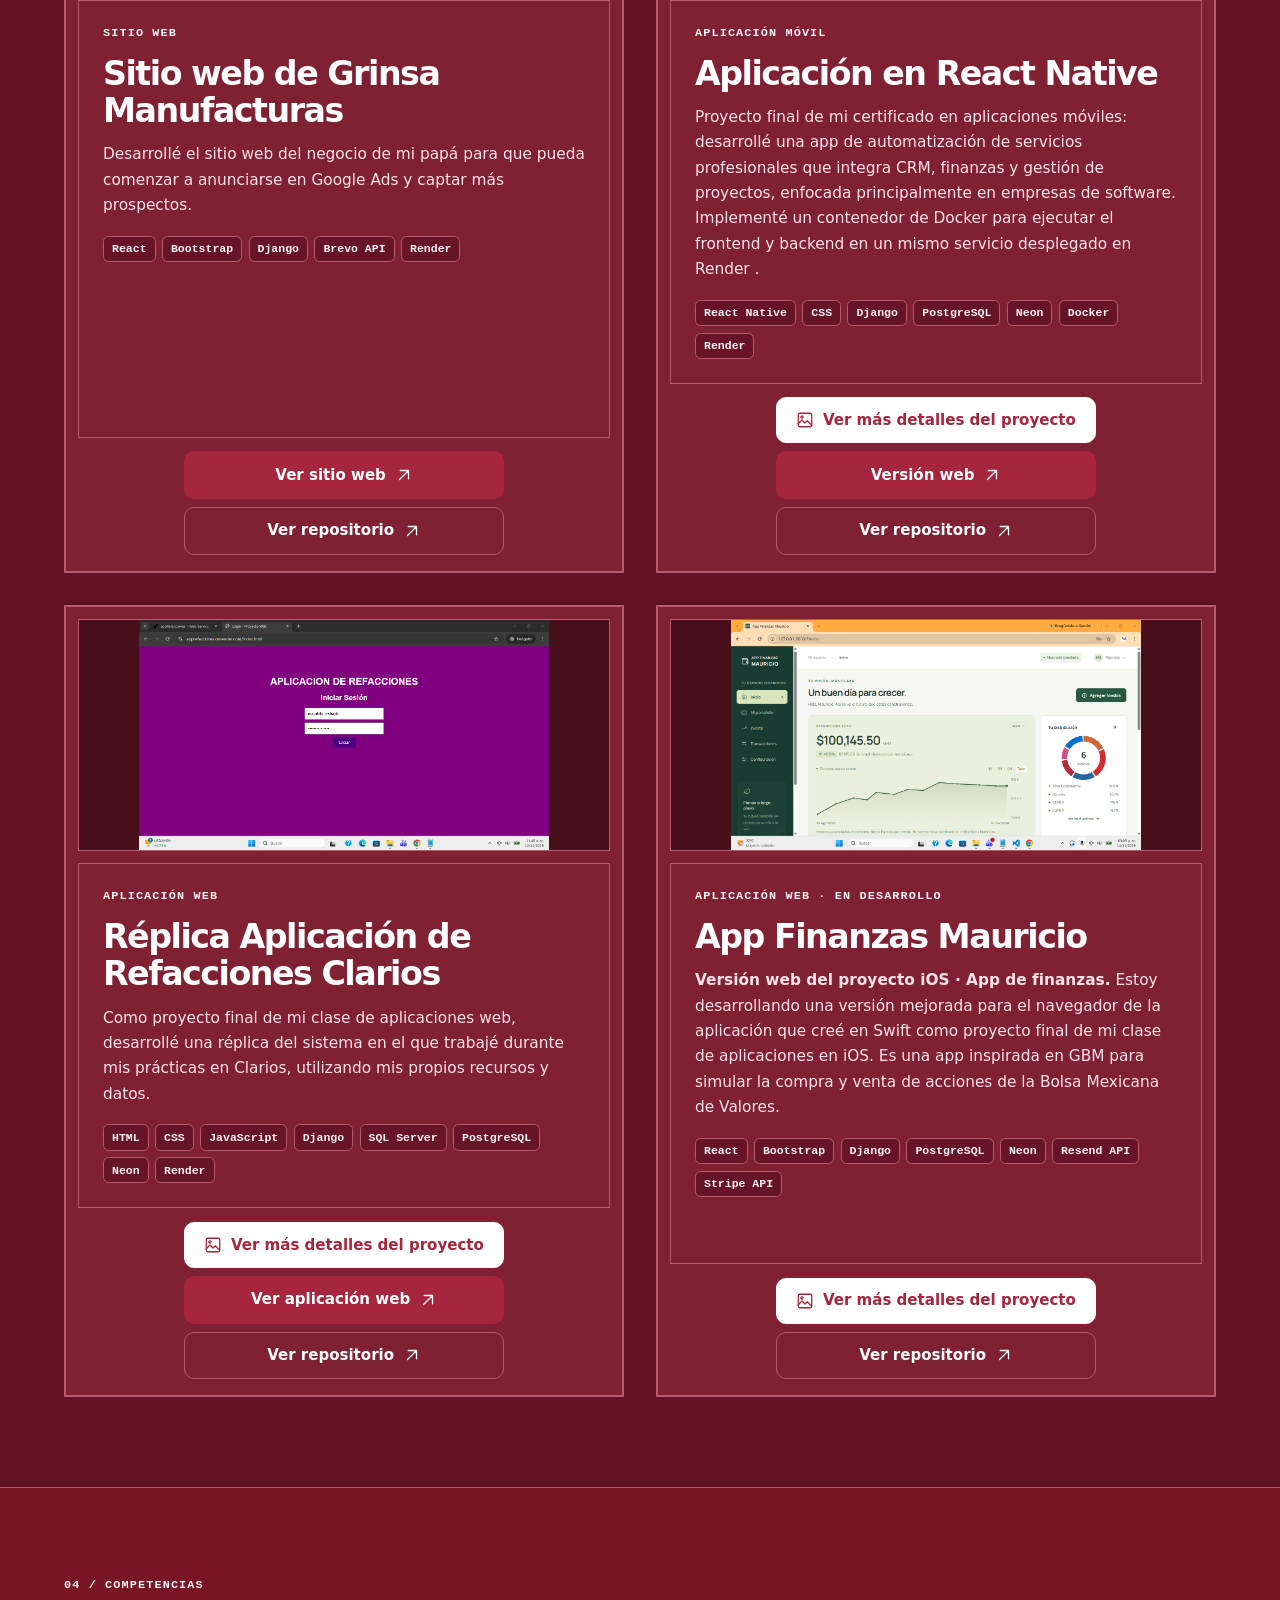
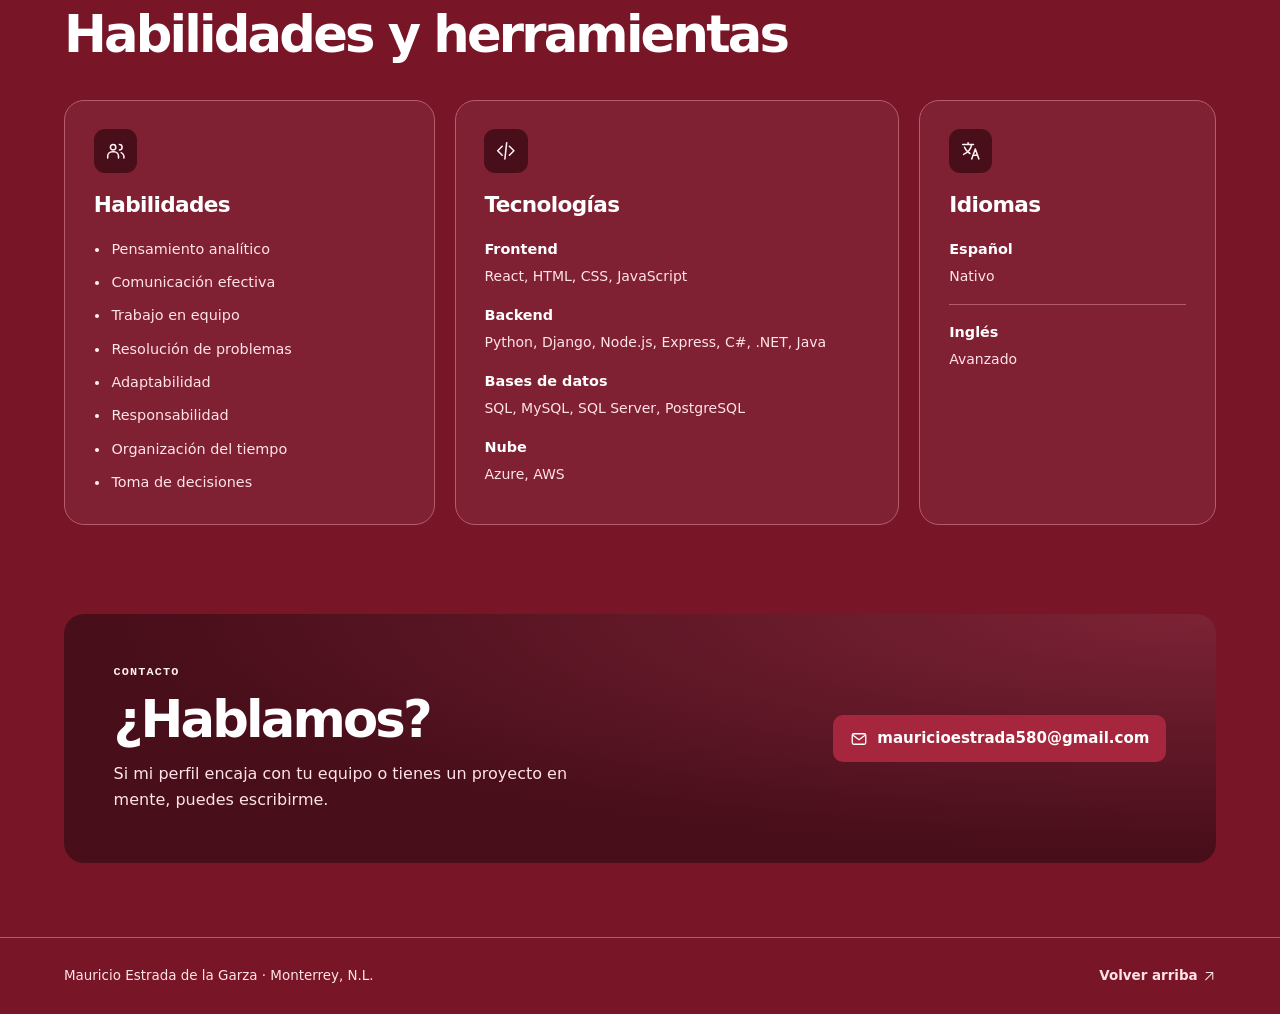
==== commit 9191428e: "Rediseñar Inicio y Educación del portafolio" ====
--- a/index.html
+++ b/index.html
@@ -10,7 +10,7 @@
   <link rel="stylesheet" href="styles.css">
   <script src="gallery.js" defer></script>
 </head>
-<body id="inicio">
+<body>
   <svg class="icon-library" xmlns="http://www.w3.org/2000/svg" aria-hidden="true">
     <symbol id="arrow-down" viewBox="0 0 24 24"><path d="M12 4v15m-6-6 6 6 6-6"/></symbol>
     <symbol id="arrow-up-right" viewBox="0 0 24 24"><path d="M6 18 18 6M7 6h11v11"/></symbol>
@@ -22,6 +22,8 @@
     <symbol id="phone-icon" viewBox="0 0 24 24"><path d="m8 3 3 5-3 2a13 13 0 0 0 6 6l2-3 5 3v3a2 2 0 0 1-2 2A18 18 0 0 1 3 5a2 2 0 0 1 2-2Z"/></symbol>
     <symbol id="location-icon" viewBox="0 0 24 24"><path d="M19 10c0 5-7 11-7 11S5 15 5 10a7 7 0 0 1 14 0Z"/><circle cx="12" cy="10" r="2.5"/></symbol>
     <symbol id="mail-icon" viewBox="0 0 24 24"><rect x="3" y="5" width="18" height="14" rx="2"/><path d="m4 7 8 6 8-6"/></symbol>
+    <symbol id="github-icon" viewBox="0 0 24 24"><path d="M12 .8a11.2 11.2 0 0 0-3.54 21.83c.56.1.77-.24.77-.54v-2.1c-3.13.68-3.79-1.33-3.79-1.33-.51-1.3-1.25-1.65-1.25-1.65-1.02-.7.08-.68.08-.68 1.13.08 1.73 1.16 1.73 1.16 1 1.72 2.63 1.22 3.27.93.1-.73.39-1.22.71-1.5-2.5-.29-5.13-1.25-5.13-5.54 0-1.22.44-2.22 1.16-3-.12-.28-.5-1.42.11-2.95 0 0 .94-.3 3.08 1.15a10.7 10.7 0 0 1 5.6 0c2.14-1.45 3.08-1.15 3.08-1.15.61 1.53.23 2.67.11 2.95.72.78 1.16 1.78 1.16 3 0 4.3-2.63 5.25-5.14 5.53.4.35.76 1.03.76 2.08v3.1c0 .3.2.65.77.54A11.2 11.2 0 0 0 12 .8Z"/></symbol>
+    <symbol id="linkedin-icon" viewBox="0 0 24 24"><path d="M20.45 2H3.55C2.69 2 2 2.68 2 3.52v16.96c0 .84.69 1.52 1.55 1.52h16.9c.86 0 1.55-.68 1.55-1.52V3.52c0-.84-.69-1.52-1.55-1.52ZM7.93 18.75H4.98V9.2h2.95v9.55ZM6.45 7.9a1.71 1.71 0 1 1 0-3.42 1.71 1.71 0 0 1 0 3.42Zm12.3 10.85H15.8V14.1c0-1.1-.02-2.52-1.54-2.52-1.54 0-1.78 1.2-1.78 2.44v4.73H9.53V9.2h2.83v1.3h.04a3.1 3.1 0 0 1 2.8-1.54c3 0 3.55 1.98 3.55 4.55v5.24Z"/></symbol>
     <symbol id="code-icon" viewBox="0 0 24 24"><path d="m8 7-5 5 5 5m8-10 5 5-5 5m-3-14-2 18"/></symbol>
     <symbol id="people-icon" viewBox="0 0 24 24"><circle cx="9" cy="8" r="3"/><path d="M3 20v-2a5 5 0 0 1 5-5h2a5 5 0 0 1 5 5v2m1-15a3 3 0 0 1 0 6m2 3a5 5 0 0 1 3 4v2"/></symbol>
     <symbol id="language-icon" viewBox="0 0 24 24"><path d="M3 5h12M9 3v2m4 0c-1 6-4 9-9 11m1-8c1 3 3 5 6 7m2 6 4-11 4 11m-6.5-4h5"/></symbol>
@@ -33,7 +35,6 @@
       <a class="wordmark" href="#inicio" aria-label="Mauricio Estrada, inicio"><span class="monogram" aria-hidden="true">ME</span><span>Mauricio Estrada</span></a>
       <nav class="site-nav" aria-label="Navegación principal">
         <a href="#inicio">Inicio</a>
-        <a href="#sobre-mi">Sobre mí</a>
         <a href="#educacion">Educación</a>
         <a href="#experiencia">Experiencia</a>
         <a href="#proyectos">Proyectos</a>
@@ -43,57 +44,55 @@
   </header>
 
   <main id="contenido" tabindex="-1">
-    <section class="container hero" aria-labelledby="nombre">
-      <div class="hero-copy">
-        <p class="eyebrow hero-location"><span class="status-dot" aria-hidden="true"></span> Portafolio / Desarrollo web</p>
-        <h1 id="nombre">Mauricio Estrada <span>de la Garza</span></h1>
-        <p class="hero-role">Ingeniería en Desarrollo de Software</p>
-        <p class="hero-description">Desarrollo aplicaciones web que conectan interfaces, datos y procesos de negocio.</p>
-        <a class="button button-primary hero-action" href="#proyectos">Ver proyectos <svg class="icon" aria-hidden="true"><use href="#arrow-down"/></svg></a>
-      </div>
-      <aside class="profile-panel" aria-labelledby="contacto-inicio">
-        <div class="profile-heading"><h2 id="contacto-inicio" class="eyebrow">Datos de contacto</h2><span class="profile-monogram" aria-hidden="true">ME</span></div>
-        <dl class="contact-list">
-          <div><dt><svg class="icon" aria-hidden="true"><use href="#phone-icon"/></svg> Teléfono</dt><dd><a href="tel:+528126228609">81 2622 8609</a></dd></div>
-          <div><dt><svg class="icon" aria-hidden="true"><use href="#location-icon"/></svg> Ubicación</dt><dd>Monterrey, N.L.</dd></div>
-          <div><dt><svg class="icon" aria-hidden="true"><use href="#mail-icon"/></svg> Correo</dt><dd><a href="mailto:mauricioestrada580@gmail.com">mauricioestrada580<wbr>@gmail.com</a></dd></div>
-        </dl>
-        <div class="social-links" aria-label="Perfiles profesionales">
-          <a class="button button-outline" href="https://github.com/mauricioedlg" target="_blank" rel="noopener noreferrer">GitHub <span class="sr-only">(abre en una pestaña nueva)</span><svg class="icon" aria-hidden="true"><use href="#arrow-up-right"/></svg></a>
-          <a class="button button-outline" href="https://www.linkedin.com/in/mauricio-estrada-de-la-garza-4939891a0/" target="_blank" rel="noopener noreferrer">LinkedIn <span class="sr-only">(abre en una pestaña nueva)</span><svg class="icon" aria-hidden="true"><use href="#arrow-up-right"/></svg></a>
-        </div>
-      </aside>
-    </section>
-
-    <section class="section about-section" id="sobre-mi" aria-labelledby="sobre-mi-titulo">
-      <div class="container section-layout">
-        <div class="section-heading"><p class="eyebrow section-number">01 / Perfil</p><h2 id="sobre-mi-titulo">Sobre mí</h2></div>
-        <div class="about-copy">
-          <p>Estudio Ingeniería en Desarrollo de Software y curso el octavo semestre, con graduación prevista en diciembre de 2026.</p>
-          <p>Tengo experiencia en desarrollo web, análisis de datos, plataformas en la nube, bases de datos y desarrollo de aplicaciones móviles.</p>
-   
+    <section class="hero" id="inicio" aria-labelledby="nombre">
+      <div class="container hero-content">
+        <img class="hero-portrait" src="assets/perfil-mauricio.jpeg" alt="Foto de perfil de Mauricio Estrada de la Garza" width="1200" height="1600" fetchpriority="high" decoding="async">
+        <h1 id="nombre">Mauricio Estrada de la Garza</h1>
+        <p class="hero-role">Ingeniería en Desarrollo de Software <span aria-hidden="true">·</span> Desarrollo Fullstack</p>
+        <ul class="hero-contact-list" aria-label="Datos de contacto">
+          <li><a href="tel:+528126228609"><svg class="icon" aria-hidden="true"><use href="#phone-icon"/></svg><span><span class="sr-only">Teléfono: </span>+52 81 2622 8609</span></a></li>
+          <li><a href="mailto:mauricioestrada580@gmail.com"><svg class="icon" aria-hidden="true"><use href="#mail-icon"/></svg><span><span class="sr-only">Correo: </span>mauricioestrada580<wbr>@gmail.com</span></a></li>
+          <li><span class="hero-contact-item"><svg class="icon" aria-hidden="true"><use href="#location-icon"/></svg><span><span class="sr-only">Ubicación: </span>San Pedro Garza García, Nuevo León, MX</span></span></li>
+        </ul>
+        <ul class="hero-social-links" aria-label="Perfiles profesionales">
+          <li><a href="https://github.com/mauricioedlg" target="_blank" rel="noopener noreferrer"><svg class="icon icon-brand" aria-hidden="true"><use href="#github-icon"/></svg><span>GitHub<span class="sr-only"> (abre en una pestaña nueva)</span></span></a></li>
+          <li><a href="https://www.linkedin.com/in/mauricio-estrada-de-la-garza-4939891a0/" target="_blank" rel="noopener noreferrer"><svg class="icon icon-brand" aria-hidden="true"><use href="#linkedin-icon"/></svg><span>LinkedIn<span class="sr-only"> (abre en una pestaña nueva)</span></span></a></li>
+        </ul>
+        <div class="hero-bio">
+          <p>Estudio Ingeniería en Desarrollo de Software y curso el octavo semestre, con graduación prevista en diciembre de 2026.
+            Tengo experiencia en desarrollo web, análisis de datos, plataformas en la nube, bases de datos y desarrollo de aplicaciones móviles.
+          </p>
         </div>
       </div>
     </section>
 
     <section class="section education-section" id="educacion" aria-labelledby="educacion-titulo">
       <div class="container">
-        <div class="section-heading"><p class="eyebrow section-number">02 / Formación</p><h2 id="educacion-titulo">Educación</h2></div>
+        <div class="section-heading"><p class="eyebrow section-number">01 / Formación</p><h2 id="educacion-titulo">Educación</h2></div>
         <div class="education-grid">
           <article class="education-card" aria-labelledby="carrera-titulo">
-            <p class="eyebrow">Universidad Tecmilenio</p>
+            <img class="education-logo" src="assets/tecmilenio-logo.svg" alt="Universidad Tecmilenio" width="244" height="48" loading="lazy" decoding="async">
+            <p class="education-university">Universidad Tecmilenio · Campus Las Torres</p>
             <h3 id="carrera-titulo">Ingeniería en Desarrollo de Software</h3>
-            <p class="campus">Campus Las Torres</p>
-            <p class="period"><time datetime="2023-01">Enero 2023</time> — <time datetime="2026-12">Diciembre 2026</time> <span class="education-status">(previsto)</span></p>
+            <p class="period"><time datetime="2023-01">Enero 2023</time> — <time datetime="2026-12">Diciembre 2026</time></p>
             <p class="education-description">Formación en bases de datos relacionales, análisis y visualización de datos, desarrollo de aplicaciones web y móviles, fundamentos de machine learning y plataformas en la nube.</p>
           </article>
           <div class="certifications" aria-labelledby="certificaciones-titulo">
-            <h3 id="certificaciones-titulo">Certificaciones</h3>
+            <h3 id="certificaciones-titulo">Certificados</h3>
             <ul class="certificate-list">
-              <li><h4>Desarrollo de Aplicaciones Móviles</h4><p>Android e iOS <span>· Tecmilenio</span></p></li>
-              <li><h4>Big Data</h4><p>Análisis de datos, machine learning y AWS <span>· Tecmilenio</span></p></li>
-              <li><h4>Administración de Instituciones Financieras</h4><p>Sistema financiero mexicano <span>· Tecmilenio</span></p></li>
-              <li><h4>Desarrollo Web con ASP.NET / React / SQL Server</h4><p>Udemy</p></li>
+              <li class="certificate-card">
+                <img class="certificate-image" src="assets/certificaciones/aplicaciones-moviles.svg" alt="" width="640" height="320" loading="lazy" decoding="async">
+                <div class="certificate-copy"><h4>Desarrollo de Aplicaciones Móviles</h4><p>Desarrollo de aplicaciones para Android e iOS.</p><span class="certificate-provider">Tecmilenio</span></div>
+              </li>
+              <li class="certificate-card">
+                <img class="certificate-image" src="assets/certificaciones/big-data.svg" alt="" width="640" height="320" loading="lazy" decoding="async">
+                <div class="certificate-copy"><h4>Big Data</h4><p>Análisis de datos, machine learning y plataformas en la nube con AWS.</p><span class="certificate-provider">Tecmilenio</span></div>
+              </li>
+              <li class="certificate-card">
+                <img class="certificate-image" src="assets/certificaciones/instituciones-financieras.svg" alt="" width="640" height="320" loading="lazy" decoding="async">
+                <div class="certificate-copy"><h4>Administración de Instituciones Financieras</h4><p>Estudio del sistema financiero mexicano.</p><span class="certificate-provider">Tecmilenio</span></div>
+              </li>
+
             </ul>
           </div>
         </div>
@@ -102,7 +101,7 @@
 
     <section class="section experience-section" id="experiencia" aria-labelledby="experiencia-titulo">
       <div class="container">
-        <div class="section-heading"><p class="eyebrow section-number">03 / Trayectoria</p><h2 id="experiencia-titulo">Experiencia laboral</h2></div>
+        <div class="section-heading"><p class="eyebrow section-number">02 / Trayectoria</p><h2 id="experiencia-titulo">Experiencia laboral</h2></div>
         <div class="experience-grid">
           <article class="experience-card" aria-labelledby="experiencia-cemex">
             <div class="experience-gallery" role="group" aria-label="Fotografías de mi experiencia en CEMEX">
@@ -154,7 +153,7 @@
 
     <section class="section projects-section" id="proyectos" aria-labelledby="proyectos-titulo">
       <div class="container">
-        <div class="section-heading"><p class="eyebrow section-number">04 / Portafolio</p><h2 id="proyectos-titulo">Proyectos desarrollados</h2></div>
+        <div class="section-heading"><p class="eyebrow section-number">03 / Portafolio</p><h2 id="proyectos-titulo">Proyectos desarrollados</h2></div>
         <!-- PROYECTOS: Grinsa Manufacturas, Aplicación en React Native, Réplica Aplicación de Refacciones Clarios y App Finanzas Mauricio.
              Duplica un article y asigna un identificador único para añadir otro proyecto. -->
         <div class="project-list" id="lista-proyectos">
@@ -218,7 +217,7 @@
 
     <section class="section competencies-section" id="competencias" aria-labelledby="competencias-titulo">
       <div class="container">
-        <div class="section-heading"><p class="eyebrow section-number">05 / Competencias</p><h2 id="competencias-titulo">Habilidades y herramientas</h2></div>
+        <div class="section-heading"><p class="eyebrow section-number">04 / Competencias</p><h2 id="competencias-titulo">Habilidades y herramientas</h2></div>
         <div class="competencies-grid">
           <article class="competency-card" aria-labelledby="habilidades-titulo">
             <span class="competency-icon"><svg class="icon" aria-hidden="true"><use href="#people-icon"/></svg></span>
--- a/styles.css
+++ b/styles.css
@@ -49,53 +49,48 @@
 .site-nav a { display: inline-flex; align-items: center; min-height: 2.75rem; font-size: .825rem; font-weight: 650; text-decoration: none; }
 .site-nav a:hover, .site-footer a:hover { text-decoration: underline; text-underline-offset: .25em; }
 
-.hero { display: grid; grid-template-columns: 1.25fr 1fr; align-items: center; gap: clamp(2rem, 5vw, 4.75rem); padding-block: clamp(4rem, 8vw, 7rem); }
-.hero-copy { min-width: 0; }
-.hero-location { display: flex; align-items: center; gap: .65rem; margin-bottom: 1.4rem; color: var(--accent); }
-.hero-role { margin-top: 1.4rem; font-size: clamp(1.2rem, 2.4vw, 1.6rem); font-weight: 740; letter-spacing: -.025em; }
-.hero-description { max-width: 31rem; margin-top: .65rem; color: var(--muted); font-size: 1.065rem; }
-.hero-action { margin-top: 1.75rem; }
+.hero { padding-block: clamp(2.5rem, 5vw, 4rem); border-bottom: 1px solid var(--line); background: var(--dark); }
+.hero-content { display: flex; min-width: 0; flex-direction: column; align-items: center; text-align: center; }
+.hero-portrait { width: clamp(9rem, 15vw, 11rem); height: auto; aspect-ratio: 4 / 5; object-fit: cover; object-position: center 35%; border: 3px solid #fff1f5; border-radius: .85rem; box-shadow: 0 .75rem 2.5rem #0006; }
+.hero h1 { max-width: 100%; margin-top: 1.35rem; font-size: clamp(2rem, 4.3vw, 3.5rem); line-height: 1.15; letter-spacing: -.045em; text-wrap: balance; }
+.hero-role { margin-top: .65rem; color: var(--accent); font-size: clamp(1rem, 1.7vw, 1.2rem); font-weight: 650; line-height: 1.55; text-wrap: balance; }
+.hero-role > span { margin-inline: .2rem; }
+.hero-contact-list, .hero-social-links { display: flex; max-width: 100%; flex-wrap: wrap; align-items: center; justify-content: center; gap: .2rem 1.5rem; padding: 0; list-style: none; }
+.hero-contact-list { margin-top: 1.15rem; font-size: .94rem; }
+.hero-contact-list li, .hero-social-links li { min-width: 0; max-width: 100%; }
+.hero-contact-list a, .hero-contact-item, .hero-social-links a { display: inline-flex; min-height: 2.75rem; max-width: 100%; align-items: center; justify-content: center; gap: .55rem; text-decoration: none; }
+.hero-contact-list a > span, .hero-contact-item > span { min-width: 0; overflow-wrap: anywhere; }
+.hero-contact-list .icon, .hero-social-links .icon { width: 1.2rem; height: 1.2rem; color: var(--accent); }
+.icon-brand { fill: currentColor; stroke: none; }
+.hero-social-links { margin-top: .2rem; column-gap: 1.75rem; font-size: .95rem; font-weight: 700; }
+.hero-contact-list a:hover, .hero-social-links a:hover { text-decoration: underline; text-underline-offset: .25em; }
+.hero-bio { width: min(100%, 52rem); margin-top: 1.5rem; padding-top: 1.4rem; border-top: 1px solid #ffffff40; color: var(--muted); font-size: 1rem; line-height: 1.75; text-wrap: pretty; }
+.hero-bio p + p { margin-top: .5rem; }
 .button { display: inline-flex; align-items: center; justify-content: center; gap: .55rem; max-width: 100%; min-height: 2.875rem; padding: .65rem 1rem; border: 1px solid transparent; border-radius: .625rem; font-size: .94rem; font-weight: 710; text-decoration: none; }
 .button-primary, .button-contact { background: var(--action); color: var(--ink); }
 .button-primary:hover, .button-contact:hover { background: #b73149; }
 .button-outline { border-color: var(--line); background: var(--surface); }
 .button-outline:hover { background: var(--soft); }
-.profile-panel { min-width: 0; padding: clamp(1.25rem, 3vw, 2rem); border: 1px solid var(--line); border-radius: var(--radius); background: radial-gradient(ellipse at top right, #84263a 0%, var(--dark) 75%); box-shadow: 0 1.25rem 3rem #31071140; }
-.profile-heading { display: flex; align-items: center; justify-content: space-between; gap: 1rem; padding-bottom: 1.25rem; border-bottom: 1px solid var(--line); }
-.profile-heading h2 { color: var(--accent); }
-.profile-monogram { display: grid; width: 2.75rem; height: 2.75rem; flex: none; place-items: center; border: 1px solid var(--line); border-radius: .7rem; font: 650 1rem var(--mono); }
-.contact-list { display: grid; gap: 1rem; padding-block: 1.4rem; }
-.contact-list > div { min-width: 0; }
-.contact-list dt { display: flex; align-items: center; gap: .5rem; margin-bottom: .15rem; color: var(--muted); font-size: .8rem; }
-.contact-list dt .icon { width: 1rem; height: 1rem; }
-.contact-list dd { padding-left: 1.5rem; font-size: .97rem; font-weight: 600; overflow-wrap: anywhere; }
-.contact-list a { text-decoration-color: var(--line); text-underline-offset: .25em; }
-.contact-list a:hover { text-decoration-color: var(--ink); }
-.social-links { display: flex; flex-wrap: wrap; gap: .65rem; padding-top: 1.1rem; border-top: 1px solid var(--line); }
-.social-links .button { flex: 1; font-size: .875rem; }
-
-.about-section, .projects-section { border-block: 1px solid var(--line); background: #601222; }
-.section-layout { display: grid; grid-template-columns: .8fr 1.2fr; align-items: start; gap: clamp(2rem, 7vw, 6rem); }
-.section-layout .section-heading { margin-bottom: 0; }
-.about-copy { max-width: 42rem; color: var(--muted); font-size: 1.05rem; }
-.about-copy p + p { margin-top: 1rem; }
-.about-copy .about-note { margin-top: 1.5rem; padding-left: 1rem; border-left: 2px solid var(--line); color: var(--accent); font-size: .95rem; }
-
-.education-grid { display: grid; grid-template-columns: 1fr 1fr; align-items: start; gap: clamp(1.5rem, 4vw, 3.5rem); }
-.education-card { padding: clamp(1.5rem, 3vw, 2rem); border: 1px solid var(--line); border-radius: var(--radius); background: var(--surface); }
-.education-card .eyebrow { margin-bottom: .85rem; color: var(--accent); }
-.education-card h3 { max-width: 24rem; font-size: clamp(1.55rem, 2.5vw, 2rem); }
-.education-card .campus { margin-top: 1rem; color: var(--muted); }
+.projects-section { border-block: 1px solid var(--line); background: #601222; }
+
+.education-grid { display: grid; grid-template-columns: minmax(0, 1fr); gap: 2.5rem; }
+.education-card { display: flex; min-width: 0; max-width: 50rem; flex-direction: column; align-items: center; margin-inline: auto; text-align: center; }
+.education-logo { width: 14rem; height: 6.5rem; margin-bottom: 1.25rem; padding: 1rem; border-radius: .6rem; background: #fff; object-fit: contain; }
+.education-university { margin-bottom: .45rem; color: var(--accent); font-size: clamp(.95rem, 1.5vw, 1.1rem); font-weight: 750; line-height: 1.5; text-transform: uppercase; text-wrap: balance; }
+.education-card h3 { font-size: clamp(1.2rem, 2vw, 1.55rem); line-height: 1.4; text-wrap: balance; }
 .period { color: var(--muted); font: 550 .8rem/1.6 var(--mono); }
-.education-card .period { margin-top: .4rem; }
-.education-status { display: inline-block; margin-top: 1rem; padding: .3rem .6rem; border: 1px solid var(--line); border-radius: .4rem; color: var(--accent); font-size: .8rem; font-weight: 600; }
-.education-description { margin-top: 1rem; color: var(--muted); font-size: .95rem; }
+.education-card .period { margin-top: .45rem; }
+.education-status { display: inline-block; color: var(--muted); }
+.education-description { max-width: 43rem; margin-top: 1rem; color: var(--muted); font-size: .95rem; line-height: 1.75; text-wrap: pretty; }
 .certifications { min-width: 0; }
-.certifications > h3 { margin-block: .25rem 1.35rem; }
-.certificate-list { padding: 0; list-style: none; }
-.certificate-list li { padding-block: 1.05rem; border-top: 1px solid var(--line); }
-.certificate-list h4 { font-size: .98rem; line-height: 1.45; }
-.certificate-list p { margin-top: .2rem; color: var(--muted); font-size: .86rem; }
+.certifications > h3 { margin-bottom: 1.25rem; font-size: 1.35rem; text-align: center; }
+.certificate-list { display: flex; flex-wrap: wrap; justify-content: center; gap: 1.25rem; padding: 0; list-style: none; }
+.certificate-card { display: flex; min-width: 0; flex: 0 1 calc((100% - 2.5rem) / 3); flex-direction: column; padding: .55rem; border: 1px solid var(--line); border-radius: .75rem; background: var(--surface); }
+.certificate-image { width: 100%; height: auto; aspect-ratio: 2 / 1; border: 1px solid var(--line); border-radius: .35rem; background: var(--dark); object-fit: cover; }
+.certificate-copy { display: flex; flex: 1; flex-direction: column; align-items: center; padding: 1.1rem .65rem .8rem; text-align: center; }
+.certificate-copy h4 { font-size: 1rem; line-height: 1.45; text-wrap: balance; }
+.certificate-copy p { margin-block: .85rem 1rem; color: var(--muted); font-size: .9rem; line-height: 1.65; }
+.certificate-provider { margin-top: auto; color: var(--accent); font: 600 .72rem/1.5 var(--mono); letter-spacing: .04em; }
 
 .experience-section { padding-top: 0; }
 .experience-grid { display: grid; grid-template-columns: repeat(2, minmax(0, 1fr)); gap: 1.5rem; align-items: stretch; }
@@ -251,7 +246,6 @@
 @media (max-width: 64rem) {
   .header-inner { flex-wrap: wrap; padding-block: .75rem; }
   .site-nav { column-gap: 1.25rem; }
-  .hero { gap: 2rem; }
   .competencies-grid { grid-template-columns: 1fr 1fr; }
   .competency-card:last-child { grid-column: 1 / -1; }
   .language-list { grid-template-columns: 1fr 1fr; }
@@ -261,11 +255,8 @@
 
 @media (max-width: 48rem) {
   .container { width: calc(100% - 2.5rem); }
-  .hero, .section-layout, .education-grid { grid-template-columns: 1fr; }
-  .hero { gap: 2.5rem; }
+  .certificate-card { flex-basis: calc((100% - 1.25rem) / 2); }
   h1 { max-width: 36rem; font-size: clamp(3rem, 9.4vw, 4.5rem); }
-  .profile-panel { width: 100%; max-width: 36rem; }
-  .section-layout { gap: 1.5rem; }
   .education-grid { gap: 2rem; }
   .experience-grid { grid-template-columns: 1fr; }
   .project-card { flex-basis: 100%; }
@@ -277,15 +268,16 @@
   .header-inner { align-items: flex-start; flex-direction: column; gap: .4rem; }
   .site-nav { column-gap: 1.15rem; }
   .site-nav a { font-size: .8rem; }
-  .hero { padding-block: 3rem; }
+  .hero { padding-block: 2rem 2.5rem; }
+  .hero-contact-list { flex-direction: column; gap: .15rem; font-size: .875rem; }
+  .hero-bio { margin-top: 1.25rem; padding-top: 1.25rem; font-size: .95rem; }
+  .education-logo { width: 12rem; height: 6rem; }
+  .certificate-card { max-width: 26rem; flex-basis: 100%; }
   h1 { font-size: clamp(2.45rem, 9.4vw, 3.5rem); }
-  .hero-location { font-size: .68rem; }
   .competencies-grid, .language-list { grid-template-columns: 1fr; }
   .competency-card:last-child { grid-column: auto; }
   .language-list > div + div { padding-top: 1rem; border-top: 1px solid var(--line); }
   .button-contact { padding-inline: .7rem; font-size: .84rem; }
-  .contact-list dd { font-size: .9rem; }
-  .social-links .button { padding-inline: .7rem; }
 }
 
 @media (prefers-reduced-motion: reduce) {
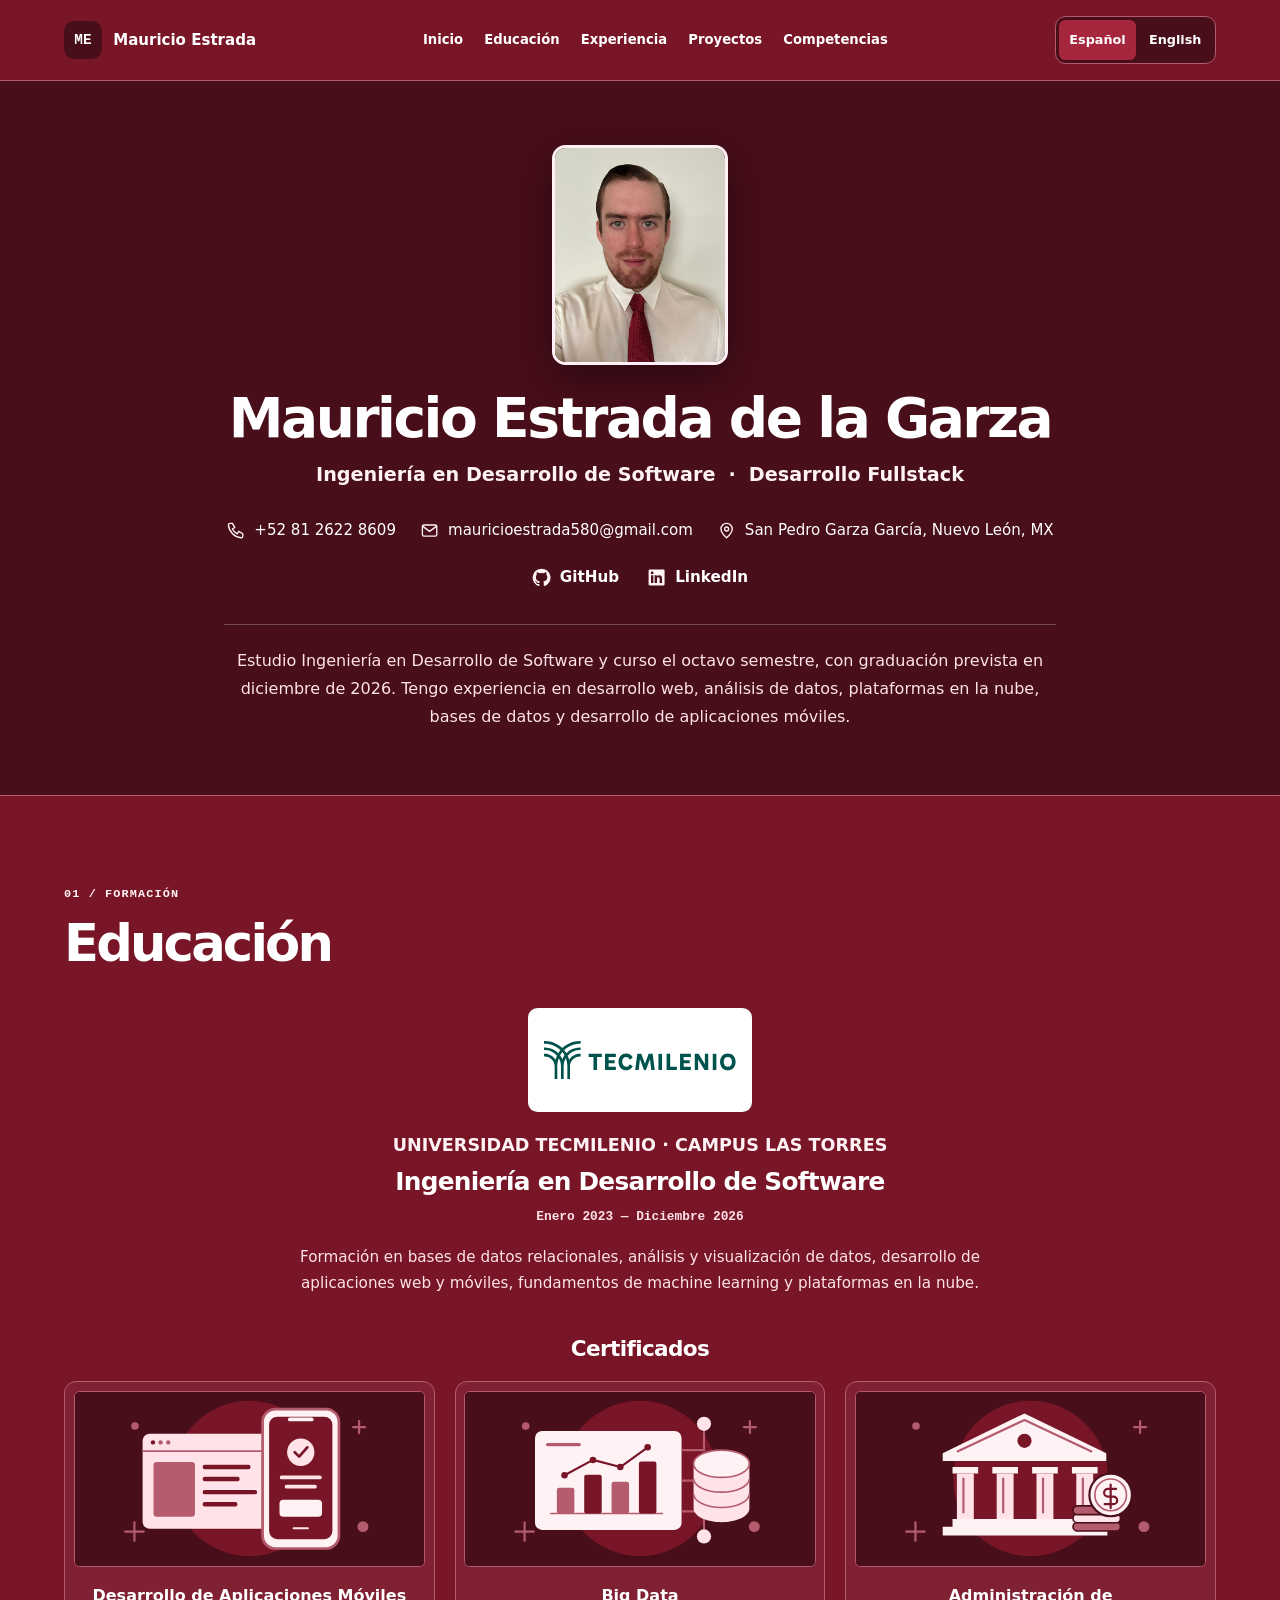
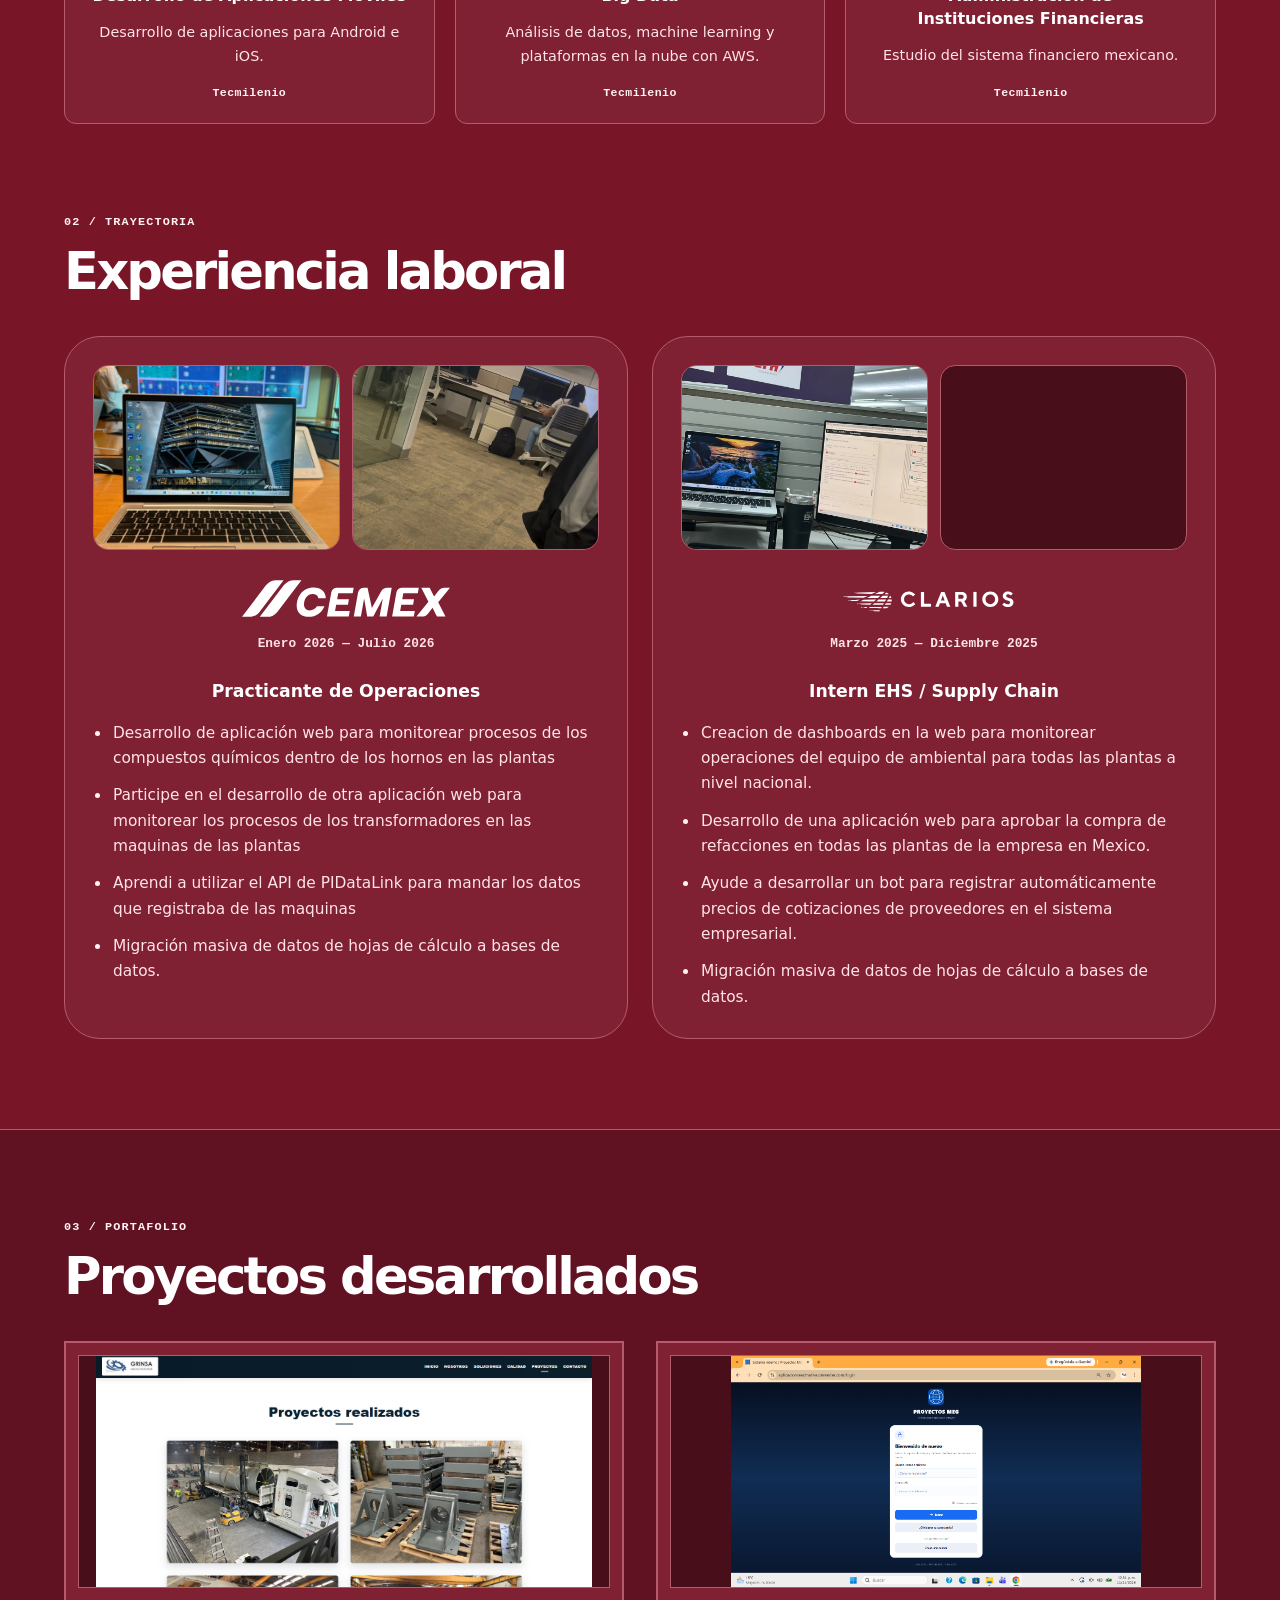
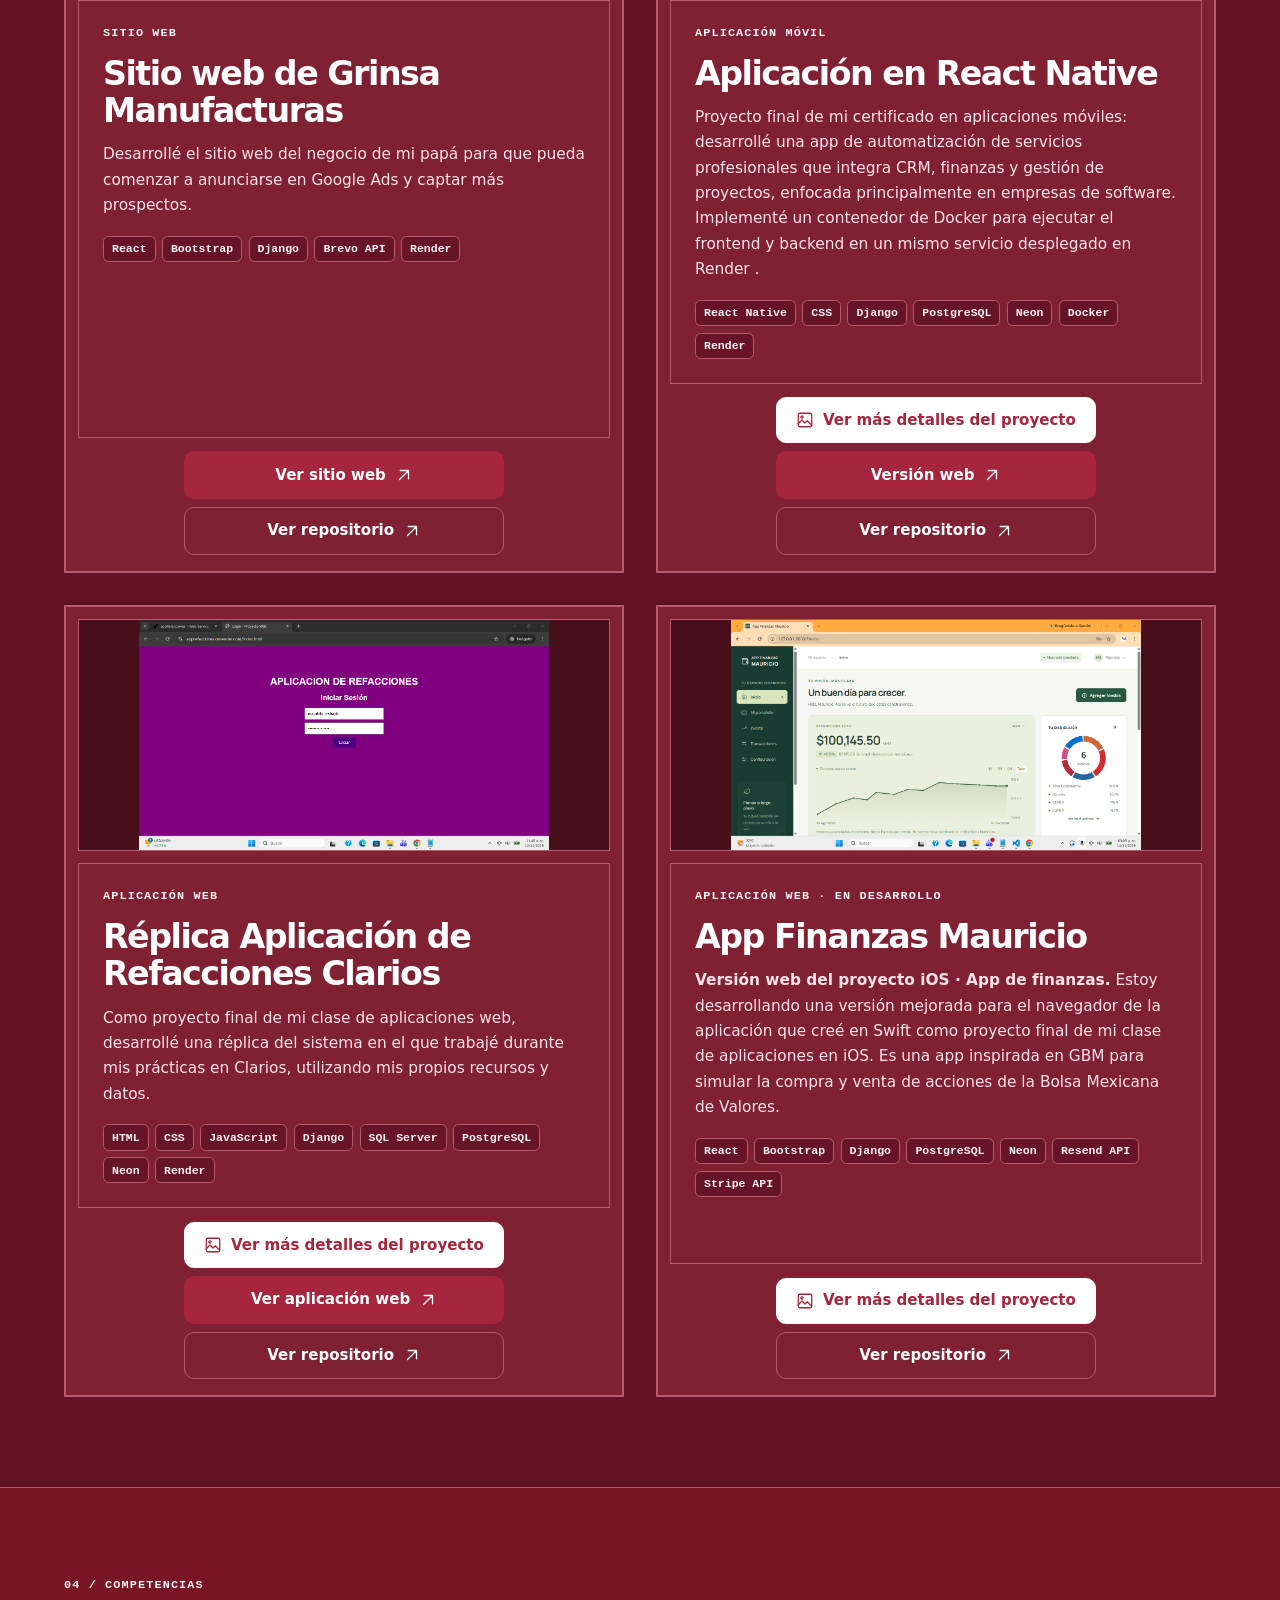
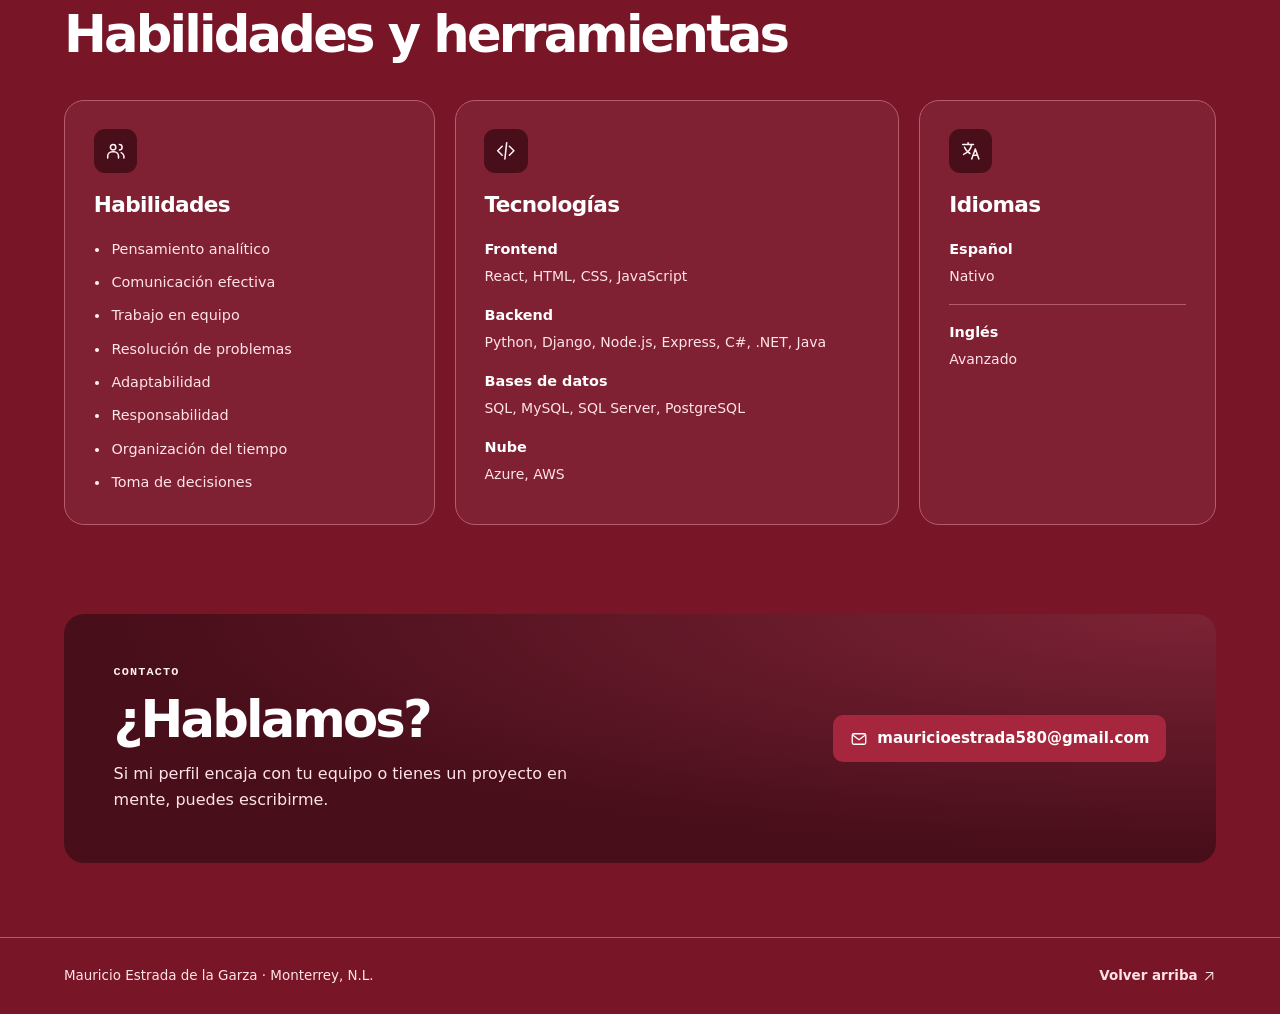
==== commit 98c192e0: "Agregar selector de idiomas y traducción al inglés" ====
--- a/index.html
+++ b/index.html
@@ -3,11 +3,12 @@
 <head>
   <meta charset="utf-8">
   <meta name="viewport" content="width=device-width, initial-scale=1">
-  <meta name="description" content="Portafolio de Mauricio Estrada de la Garza: desarrollo web, formación, experiencia profesional y competencias en desarrollo de software en Monterrey.">
+  <meta name="description" content="Portafolio de Mauricio Estrada de la Garza: desarrollo web, formación, experiencia profesional y competencias en desarrollo de software en Monterrey." data-i18n-content="home.meta.description">
   <meta name="theme-color" content="#781627">
-  <title>Mauricio Estrada de la Garza | Portafolio de desarrollo web</title>
+  <title data-i18n="home.meta.title">Mauricio Estrada de la Garza | Portafolio de desarrollo web</title>
   <link rel="icon" href="data:image/svg+xml,%3Csvg xmlns='http://www.w3.org/2000/svg' viewBox='0 0 48 48'%3E%3Crect width='48' height='48' rx='10' fill='%23480e1a'/%3E%3Ctext x='24' y='30' text-anchor='middle' fill='%23ffffff' font-family='monospace' font-size='18' font-weight='bold'%3EME%3C/text%3E%3C/svg%3E">
   <link rel="stylesheet" href="styles.css">
+  <script src="i18n.js" defer></script>
   <script src="gallery.js" defer></script>
 </head>
 <body>
@@ -29,38 +30,39 @@
     <symbol id="language-icon" viewBox="0 0 24 24"><path d="M3 5h12M9 3v2m4 0c-1 6-4 9-9 11m1-8c1 3 3 5 6 7m2 6 4-11 4 11m-6.5-4h5"/></symbol>
   </svg>
 
-  <a class="skip-link" href="#contenido">Saltar al contenido</a>
+  <a class="skip-link" href="#contenido"><span data-i18n="common.skip">Saltar al contenido</span></a>
   <header class="site-header">
     <div class="container header-inner">
-      <a class="wordmark" href="#inicio" aria-label="Mauricio Estrada, inicio"><span class="monogram" aria-hidden="true">ME</span><span>Mauricio Estrada</span></a>
-      <nav class="site-nav" aria-label="Navegación principal">
-        <a href="#inicio">Inicio</a>
-        <a href="#educacion">Educación</a>
-        <a href="#experiencia">Experiencia</a>
-        <a href="#proyectos">Proyectos</a>
-        <a href="#competencias">Competencias</a>
+      <a class="wordmark" href="#inicio" aria-label="Mauricio Estrada, inicio" data-i18n-aria-label="common.brandHome"><span class="monogram" aria-hidden="true">ME</span><span>Mauricio Estrada</span></a>
+      <nav class="site-nav" aria-label="Navegación principal" data-i18n-aria-label="common.nav.label">
+        <a href="#inicio"><span data-i18n="common.nav.home">Inicio</span></a>
+        <a href="#educacion"><span data-i18n="common.nav.education">Educación</span></a>
+        <a href="#experiencia"><span data-i18n="common.nav.experience">Experiencia</span></a>
+        <a href="#proyectos"><span data-i18n="common.nav.projects">Proyectos</span></a>
+        <a href="#competencias"><span data-i18n="common.nav.skills">Competencias</span></a>
       </nav>
+      <nav class="language-switch" aria-label="Idioma" data-i18n-aria-label="common.languageLabel"><a href="?lang=es" lang="es" hreflang="es" data-language="es">Español</a><a href="?lang=en" lang="en" hreflang="en" data-language="en">English</a></nav>
     </div>
   </header>
 
   <main id="contenido" tabindex="-1">
     <section class="hero" id="inicio" aria-labelledby="nombre">
       <div class="container hero-content">
-        <img class="hero-portrait" src="assets/perfil-mauricio.jpeg" alt="Foto de perfil de Mauricio Estrada de la Garza" width="1200" height="1600" fetchpriority="high" decoding="async">
+        <img class="hero-portrait" src="assets/perfil-mauricio.jpeg" alt="Foto de perfil de Mauricio Estrada de la Garza" data-i18n-alt="home.portrait.alt" width="1200" height="1600" fetchpriority="high" decoding="async">
         <h1 id="nombre">Mauricio Estrada de la Garza</h1>
-        <p class="hero-role">Ingeniería en Desarrollo de Software <span aria-hidden="true">·</span> Desarrollo Fullstack</p>
-        <ul class="hero-contact-list" aria-label="Datos de contacto">
-          <li><a href="tel:+528126228609"><svg class="icon" aria-hidden="true"><use href="#phone-icon"/></svg><span><span class="sr-only">Teléfono: </span>+52 81 2622 8609</span></a></li>
-          <li><a href="mailto:mauricioestrada580@gmail.com"><svg class="icon" aria-hidden="true"><use href="#mail-icon"/></svg><span><span class="sr-only">Correo: </span>mauricioestrada580<wbr>@gmail.com</span></a></li>
-          <li><span class="hero-contact-item"><svg class="icon" aria-hidden="true"><use href="#location-icon"/></svg><span><span class="sr-only">Ubicación: </span>San Pedro Garza García, Nuevo León, MX</span></span></li>
+        <p class="hero-role"><span data-i18n="home.degree">Ingeniería en Desarrollo de Software</span> <span aria-hidden="true">·</span> <span data-i18n="home.role">Desarrollo Fullstack</span></p>
+        <ul class="hero-contact-list" aria-label="Datos de contacto" data-i18n-aria-label="home.contact.label">
+          <li><a href="tel:+528126228609"><svg class="icon" aria-hidden="true"><use href="#phone-icon"/></svg><span><span class="sr-only"><span data-i18n="home.contact.phone">Teléfono:</span> </span>+52 81 2622 8609</span></a></li>
+          <li><a href="mailto:mauricioestrada580@gmail.com"><svg class="icon" aria-hidden="true"><use href="#mail-icon"/></svg><span><span class="sr-only"><span data-i18n="home.contact.email">Correo:</span> </span>mauricioestrada580<wbr>@gmail.com</span></a></li>
+          <li><span class="hero-contact-item"><svg class="icon" aria-hidden="true"><use href="#location-icon"/></svg><span><span class="sr-only"><span data-i18n="home.contact.location">Ubicación:</span> </span>San Pedro Garza García, Nuevo León, MX</span></span></li>
         </ul>
-        <ul class="hero-social-links" aria-label="Perfiles profesionales">
-          <li><a href="https://github.com/mauricioedlg" target="_blank" rel="noopener noreferrer"><svg class="icon icon-brand" aria-hidden="true"><use href="#github-icon"/></svg><span>GitHub<span class="sr-only"> (abre en una pestaña nueva)</span></span></a></li>
-          <li><a href="https://www.linkedin.com/in/mauricio-estrada-de-la-garza-4939891a0/" target="_blank" rel="noopener noreferrer"><svg class="icon icon-brand" aria-hidden="true"><use href="#linkedin-icon"/></svg><span>LinkedIn<span class="sr-only"> (abre en una pestaña nueva)</span></span></a></li>
+        <ul class="hero-social-links" aria-label="Perfiles profesionales" data-i18n-aria-label="home.social.label">
+          <li><a href="https://github.com/mauricioedlg" target="_blank" rel="noopener noreferrer"><svg class="icon icon-brand" aria-hidden="true"><use href="#github-icon"/></svg><span>GitHub<span class="sr-only"> <span data-i18n="common.newTab">(abre en una pestaña nueva)</span></span></span></a></li>
+          <li><a href="https://www.linkedin.com/in/mauricio-estrada-de-la-garza-4939891a0/" target="_blank" rel="noopener noreferrer"><svg class="icon icon-brand" aria-hidden="true"><use href="#linkedin-icon"/></svg><span>LinkedIn<span class="sr-only"> <span data-i18n="common.newTab">(abre en una pestaña nueva)</span></span></span></a></li>
         </ul>
         <div class="hero-bio">
-          <p>Estudio Ingeniería en Desarrollo de Software y curso el octavo semestre, con graduación prevista en diciembre de 2026.
-            Tengo experiencia en desarrollo web, análisis de datos, plataformas en la nube, bases de datos y desarrollo de aplicaciones móviles.
+          <p><span data-i18n="home.biography">Estudio Ingeniería en Desarrollo de Software y curso el octavo semestre, con graduación prevista en diciembre de 2026.
+            Tengo experiencia en desarrollo web, análisis de datos, plataformas en la nube, bases de datos y desarrollo de aplicaciones móviles.</span>
           </p>
         </div>
       </div>
@@ -68,29 +70,29 @@
 
     <section class="section education-section" id="educacion" aria-labelledby="educacion-titulo">
       <div class="container">
-        <div class="section-heading"><p class="eyebrow section-number">01 / Formación</p><h2 id="educacion-titulo">Educación</h2></div>
+        <div class="section-heading"><p class="eyebrow section-number"><span data-i18n="home.education.eyebrow">01 / Formación</span></p><h2 id="educacion-titulo"><span data-i18n="common.nav.education">Educación</span></h2></div>
         <div class="education-grid">
           <article class="education-card" aria-labelledby="carrera-titulo">
             <img class="education-logo" src="assets/tecmilenio-logo.svg" alt="Universidad Tecmilenio" width="244" height="48" loading="lazy" decoding="async">
-            <p class="education-university">Universidad Tecmilenio · Campus Las Torres</p>
-            <h3 id="carrera-titulo">Ingeniería en Desarrollo de Software</h3>
-            <p class="period"><time datetime="2023-01">Enero 2023</time> — <time datetime="2026-12">Diciembre 2026</time></p>
-            <p class="education-description">Formación en bases de datos relacionales, análisis y visualización de datos, desarrollo de aplicaciones web y móviles, fundamentos de machine learning y plataformas en la nube.</p>
+            <p class="education-university"><span data-i18n="home.education.university">Universidad Tecmilenio · Campus Las Torres</span></p>
+            <h3 id="carrera-titulo"><span data-i18n="home.degree">Ingeniería en Desarrollo de Software</span></h3>
+            <p class="period"><time datetime="2023-01"><span data-i18n="home.education.start">Enero 2023</span></time> — <time datetime="2026-12"><span data-i18n="home.education.end">Diciembre 2026</span></time></p>
+            <p class="education-description"><span data-i18n="home.education.description">Formación en bases de datos relacionales, análisis y visualización de datos, desarrollo de aplicaciones web y móviles, fundamentos de machine learning y plataformas en la nube.</span></p>
           </article>
           <div class="certifications" aria-labelledby="certificaciones-titulo">
-            <h3 id="certificaciones-titulo">Certificados</h3>
+            <h3 id="certificaciones-titulo"><span data-i18n="home.certificates.title">Certificados</span></h3>
             <ul class="certificate-list">
               <li class="certificate-card">
                 <img class="certificate-image" src="assets/certificaciones/aplicaciones-moviles.svg" alt="" width="640" height="320" loading="lazy" decoding="async">
-                <div class="certificate-copy"><h4>Desarrollo de Aplicaciones Móviles</h4><p>Desarrollo de aplicaciones para Android e iOS.</p><span class="certificate-provider">Tecmilenio</span></div>
+                <div class="certificate-copy"><h4><span data-i18n="home.certificates.mobile.title">Desarrollo de Aplicaciones Móviles</span></h4><p><span data-i18n="home.certificates.mobile.description">Desarrollo de aplicaciones para Android e iOS.</span></p><span class="certificate-provider">Tecmilenio</span></div>
               </li>
               <li class="certificate-card">
                 <img class="certificate-image" src="assets/certificaciones/big-data.svg" alt="" width="640" height="320" loading="lazy" decoding="async">
-                <div class="certificate-copy"><h4>Big Data</h4><p>Análisis de datos, machine learning y plataformas en la nube con AWS.</p><span class="certificate-provider">Tecmilenio</span></div>
+                <div class="certificate-copy"><h4>Big Data</h4><p><span data-i18n="home.certificates.data.description">Análisis de datos, machine learning y plataformas en la nube con AWS.</span></p><span class="certificate-provider">Tecmilenio</span></div>
               </li>
               <li class="certificate-card">
                 <img class="certificate-image" src="assets/certificaciones/instituciones-financieras.svg" alt="" width="640" height="320" loading="lazy" decoding="async">
-                <div class="certificate-copy"><h4>Administración de Instituciones Financieras</h4><p>Estudio del sistema financiero mexicano.</p><span class="certificate-provider">Tecmilenio</span></div>
+                <div class="certificate-copy"><h4><span data-i18n="home.certificates.finance.title">Administración de Instituciones Financieras</span></h4><p><span data-i18n="home.certificates.finance.description">Estudio del sistema financiero mexicano.</span></p><span class="certificate-provider">Tecmilenio</span></div>
               </li>
 
             </ul>
@@ -101,49 +103,49 @@
 
     <section class="section experience-section" id="experiencia" aria-labelledby="experiencia-titulo">
       <div class="container">
-        <div class="section-heading"><p class="eyebrow section-number">02 / Trayectoria</p><h2 id="experiencia-titulo">Experiencia laboral</h2></div>
+        <div class="section-heading"><p class="eyebrow section-number"><span data-i18n="home.experience.eyebrow">02 / Trayectoria</span></p><h2 id="experiencia-titulo"><span data-i18n="home.experience.title">Experiencia laboral</span></h2></div>
         <div class="experience-grid">
           <article class="experience-card" aria-labelledby="experiencia-cemex">
-            <div class="experience-gallery" role="group" aria-label="Fotografías de mi experiencia en CEMEX">
+            <div class="experience-gallery" role="group" aria-label="Fotografías de mi experiencia en CEMEX" data-i18n-aria-label="home.experience.cemex.gallery">
               <a class="experience-photo" href="fotoCemex1.webp" target="_blank" rel="noopener noreferrer">
-                <img src="fotoCemex1.webp" alt="Laptop de trabajo frente a las pantallas de monitoreo de CEMEX" width="1200" height="1600" loading="lazy" decoding="async">
-                <span class="sr-only">Ver foto completa en una pestaña nueva</span>
+                <img src="fotoCemex1.webp" alt="Laptop de trabajo frente a las pantallas de monitoreo de CEMEX" data-i18n-alt="home.experience.cemex.photo1" width="1200" height="1600" loading="lazy" decoding="async">
+                <span class="sr-only"><span data-i18n="home.experience.fullPhoto">Ver foto completa en una pestaña nueva</span></span>
               </a>
               <a class="experience-photo" href="fotoCemex2.webp" target="_blank" rel="noopener noreferrer">
-                <img src="fotoCemex2.webp" alt="Área de trabajo de CEMEX con estaciones y pantallas de monitoreo" width="908" height="1600" loading="lazy" decoding="async">
-                <span class="sr-only">Ver foto completa en una pestaña nueva</span>
+                <img src="fotoCemex2.webp" alt="Área de trabajo de CEMEX con estaciones y pantallas de monitoreo" data-i18n-alt="home.experience.cemex.photo2" width="908" height="1600" loading="lazy" decoding="async">
+                <span class="sr-only"><span data-i18n="home.experience.fullPhoto">Ver foto completa en una pestaña nueva</span></span>
               </a>
             </div>
             <div class="experience-card-body">
-              <div class="experience-meta"><h3 id="experiencia-cemex"><img class="company-logo" src="assets/cemex-logo.svg" alt="CEMEX" width="1664" height="297" decoding="async"></h3><p class="period"><time datetime="2026-01">Enero 2026</time> — <time datetime="2026-07">Julio 2026</time></p></div>
-              <h4 class="experience-role">Practicante de Operaciones</h4>
+              <div class="experience-meta"><h3 id="experiencia-cemex"><img class="company-logo" src="assets/cemex-logo.svg" alt="CEMEX" width="1664" height="297" decoding="async"></h3><p class="period"><time datetime="2026-01"><span data-i18n="home.experience.cemex.start">Enero 2026</span></time> — <time datetime="2026-07"><span data-i18n="home.experience.cemex.end">Julio 2026</span></time></p></div>
+              <h4 class="experience-role"><span data-i18n="home.experience.cemex.role">Practicante de Operaciones</span></h4>
               <ul class="experience-tasks">
-                <li>Desarrollo de aplicación web para monitorear procesos de los compuestos químicos dentro de los hornos en las plantas</li>
-                <li>Participe en el desarrollo de otra aplicación web para monitorear los procesos de los transformadores en las maquinas de las plantas</li>
-                <li>Aprendi a utilizar el API de PIDataLink para mandar los datos que registraba de las maquinas</li>
-                <li>Migración masiva de datos de hojas de cálculo a bases de datos.</li>
+                <li><span data-i18n="home.experience.cemex.task1">Desarrollo de aplicación web para monitorear procesos de los compuestos químicos dentro de los hornos en las plantas</span></li>
+                <li><span data-i18n="home.experience.cemex.task2">Participe en el desarrollo de otra aplicación web para monitorear los procesos de los transformadores en las maquinas de las plantas</span></li>
+                <li><span data-i18n="home.experience.cemex.task3">Aprendi a utilizar el API de PIDataLink para mandar los datos que registraba de las maquinas</span></li>
+                <li><span data-i18n="home.experience.dataMigration">Migración masiva de datos de hojas de cálculo a bases de datos.</span></li>
               </ul>
             </div>
           </article>
           <article class="experience-card" aria-labelledby="experiencia-clarios">
-            <div class="experience-gallery" role="group" aria-label="Fotografías de mi experiencia en Clarios">
+            <div class="experience-gallery" role="group" aria-label="Fotografías de mi experiencia en Clarios" data-i18n-aria-label="home.experience.clarios.gallery">
               <a class="experience-photo" href="fotoClarios1.webp" target="_blank" rel="noopener noreferrer">
-                <img src="fotoClarios1.webp" alt="Escritorio de trabajo en Clarios con laptop y monitor de automatizaciones" width="900" height="1600" loading="lazy" decoding="async">
-                <span class="sr-only">Ver foto completa en una pestaña nueva</span>
+                <img src="fotoClarios1.webp" alt="Escritorio de trabajo en Clarios con laptop y monitor de automatizaciones" data-i18n-alt="home.experience.clarios.photo1" width="900" height="1600" loading="lazy" decoding="async">
+                <span class="sr-only"><span data-i18n="home.experience.fullPhoto">Ver foto completa en una pestaña nueva</span></span>
               </a>
               <a class="experience-photo" href="fotoClarios2.webp" target="_blank" rel="noopener noreferrer">
-                <img src="fotoClarios2.webp" alt="Recepción de Clarios con su logotipo y exhibición de baterías LTH" width="1200" height="1600" loading="lazy" decoding="async">
-                <span class="sr-only">Ver foto completa en una pestaña nueva</span>
+                <img src="fotoClarios2.webp" alt="Recepción de Clarios con su logotipo y exhibición de baterías LTH" data-i18n-alt="home.experience.clarios.photo2" width="1200" height="1600" loading="lazy" decoding="async">
+                <span class="sr-only"><span data-i18n="home.experience.fullPhoto">Ver foto completa en una pestaña nueva</span></span>
               </a>
             </div>
             <div class="experience-card-body">
-              <div class="experience-meta"><h3 id="experiencia-clarios"><img class="company-logo" src="assets/clarios-logo.svg" alt="Clarios" width="320" height="70" decoding="async"></h3><p class="period"><time datetime="2025-03">Marzo 2025</time> — <time datetime="2025-12">Diciembre 2025</time></p></div>
+              <div class="experience-meta"><h3 id="experiencia-clarios"><img class="company-logo" src="assets/clarios-logo.svg" alt="Clarios" width="320" height="70" decoding="async"></h3><p class="period"><time datetime="2025-03"><span data-i18n="home.experience.clarios.start">Marzo 2025</span></time> — <time datetime="2025-12"><span data-i18n="home.experience.clarios.end">Diciembre 2025</span></time></p></div>
               <h4 class="experience-role">Intern EHS / Supply Chain</h4>
               <ul class="experience-tasks">
-                <li>Creacion de dashboards en la web para monitorear operaciones del equipo de ambiental para todas las plantas a nivel nacional.</li>
-                <li>Desarrollo de una aplicación web para aprobar la compra de refacciones en todas las plantas de la empresa en Mexico.</li>
-                <li>Ayude a desarrollar un bot para registrar automáticamente precios de cotizaciones de proveedores en el sistema empresarial.</li>
-                <li>Migración masiva de datos de hojas de cálculo a bases de datos.</li>
+                <li><span data-i18n="home.experience.clarios.task1">Creacion de dashboards en la web para monitorear operaciones del equipo de ambiental para todas las plantas a nivel nacional.</span></li>
+                <li><span data-i18n="home.experience.clarios.task2">Desarrollo de una aplicación web para aprobar la compra de refacciones en todas las plantas de la empresa en Mexico.</span></li>
+                <li><span data-i18n="home.experience.clarios.task3">Ayude a desarrollar un bot para registrar automáticamente precios de cotizaciones de proveedores en el sistema empresarial.</span></li>
+                <li><span data-i18n="home.experience.dataMigration">Migración masiva de datos de hojas de cálculo a bases de datos.</span></li>
               </ul>
             </div>
           </article>
@@ -153,62 +155,62 @@
 
     <section class="section projects-section" id="proyectos" aria-labelledby="proyectos-titulo">
       <div class="container">
-        <div class="section-heading"><p class="eyebrow section-number">03 / Portafolio</p><h2 id="proyectos-titulo">Proyectos desarrollados</h2></div>
+        <div class="section-heading"><p class="eyebrow section-number"><span data-i18n="home.projects.eyebrow">03 / Portafolio</span></p><h2 id="proyectos-titulo"><span data-i18n="home.projects.title">Proyectos desarrollados</span></h2></div>
         <!-- PROYECTOS: Grinsa Manufacturas, Aplicación en React Native, Réplica Aplicación de Refacciones Clarios y App Finanzas Mauricio.
              Duplica un article y asigna un identificador único para añadir otro proyecto. -->
         <div class="project-list" id="lista-proyectos">
           <article class="project-card" aria-labelledby="proyecto-01">
-            <img class="project-image project-screenshot" src="assets/grinsa-manufacturas.webp" alt="Captura del sitio web de Grinsa Manufacturas con su galería de proyectos realizados" width="1350" height="627" loading="lazy" decoding="async">
-            <div class="card-body">
-              <p class="eyebrow project-kind">Sitio web</p>
-              <h3 id="proyecto-01">Sitio web de Grinsa Manufacturas</h3>
-              <p class="project-description">Desarrollé el sitio web del negocio de mi papá para que pueda comenzar a anunciarse en Google Ads y captar más prospectos.</p>
-              <ul class="tags" aria-label="Tecnologías de Grinsa Manufacturas"><li>React</li><li>Bootstrap</li><li>Django</li><li>Brevo API</li><li>Render</li></ul>
-            </div>
-            <div class="project-links" role="group" aria-label="Enlaces de Grinsa Manufacturas">
-                <a class="button button-primary" href="https://www.grinsa.mx/" target="_blank" rel="noopener noreferrer">Ver sitio web <span class="sr-only">(abre en una pestaña nueva)</span><svg class="icon" aria-hidden="true"><use href="#arrow-up-right"/></svg></a>
-                <a class="button button-outline" href="https://github.com/paginagrinsa/grinsaManufacturas/tree/2.5" target="_blank" rel="noopener noreferrer">Ver repositorio <span class="sr-only">en GitHub (abre en una pestaña nueva)</span><svg class="icon" aria-hidden="true"><use href="#arrow-up-right"/></svg></a>
+            <img class="project-image project-screenshot" src="assets/grinsa-manufacturas.webp" alt="Captura del sitio web de Grinsa Manufacturas con su galería de proyectos realizados" data-i18n-alt="home.projects.grinsa.image" width="1350" height="627" loading="lazy" decoding="async">
+            <div class="card-body">
+              <p class="eyebrow project-kind"><span data-i18n="home.projects.website">Sitio web</span></p>
+              <h3 id="proyecto-01"><span data-i18n="home.projects.grinsa.title">Sitio web de Grinsa Manufacturas</span></h3>
+              <p class="project-description"><span data-i18n="home.projects.grinsa.description">Desarrollé el sitio web del negocio de mi papá para que pueda comenzar a anunciarse en Google Ads y captar más prospectos.</span></p>
+              <ul class="tags" aria-label="Tecnologías de Grinsa Manufacturas" data-i18n-aria-label="home.projects.grinsa.technologies"><li>React</li><li>Bootstrap</li><li>Django</li><li>Brevo API</li><li>Render</li></ul>
+            </div>
+            <div class="project-links" role="group" aria-label="Enlaces de Grinsa Manufacturas" data-i18n-aria-label="home.projects.grinsa.links">
+                <a class="button button-primary" href="https://www.grinsa.mx/" target="_blank" rel="noopener noreferrer"><span data-i18n="home.projects.viewWebsite">Ver sitio web</span> <span class="sr-only"><span data-i18n="common.newTab">(abre en una pestaña nueva)</span></span><svg class="icon" aria-hidden="true"><use href="#arrow-up-right"/></svg></a>
+                <a class="button button-outline" href="https://github.com/paginagrinsa/grinsaManufacturas/tree/2.5" target="_blank" rel="noopener noreferrer"><span data-i18n="common.viewRepository">Ver repositorio</span> <span class="sr-only"><span data-i18n="common.githubNewTab">en GitHub (abre en una pestaña nueva)</span></span><svg class="icon" aria-hidden="true"><use href="#arrow-up-right"/></svg></a>
             </div>
           </article>
           <article class="project-card" aria-labelledby="proyecto-02">
-            <img class="project-image project-screenshot" src="assets/aplicacion-react-native.webp" alt="Inicio de sesión de Proyectos MEG en el navegador con el botón ¿Olvidaste tu contraseña?" width="1365" height="767" loading="lazy" decoding="async">
-            <div class="card-body">
-              <p class="eyebrow project-kind">Aplicación móvil</p>
-              <h3 id="proyecto-02">Aplicación en React Native</h3>
-              <p class="project-description">Proyecto final de mi certificado en aplicaciones móviles: desarrollé una app de automatización de servicios profesionales que integra CRM, finanzas y gestión de proyectos, enfocada principalmente en empresas de software. Implementé un contenedor de Docker para ejecutar el frontend y backend en un mismo servicio desplegado en Render .</p>
-              <ul class="tags" aria-label="Tecnologías de la aplicación en React Native"><li>React Native</li><li>CSS</li><li>Django</li><li>PostgreSQL</li><li>Neon</li><li>Docker</li><li>Render</li></ul>
-            </div>
-            <div class="project-links" role="group" aria-label="Enlaces de la aplicación en React Native">
-                <a class="button button-project-details" href="proyecto-react-native.html"><svg class="icon" aria-hidden="true"><use href="#photos-icon"/></svg>Ver más detalles del proyecto<span class="sr-only"> de la aplicación en React Native</span></a>
-                <a class="button button-primary" href="https://aplicacionreactnative.onrender.com/login" target="_blank" rel="noopener noreferrer">Versión web <span class="sr-only">(abre en una pestaña nueva)</span><svg class="icon" aria-hidden="true"><use href="#arrow-up-right"/></svg></a>
-                <a class="button button-outline" href="https://github.com/mauricioedlg/aplicacionReactNative/tree/v1" target="_blank" rel="noopener noreferrer">Ver repositorio <span class="sr-only">en GitHub (abre en una pestaña nueva)</span><svg class="icon" aria-hidden="true"><use href="#arrow-up-right"/></svg></a>
+            <img class="project-image project-screenshot" src="assets/aplicacion-react-native.webp" alt="Inicio de sesión de Proyectos MEG en el navegador con el botón ¿Olvidaste tu contraseña?" data-i18n-alt="home.projects.reactNative.image" width="1365" height="767" loading="lazy" decoding="async">
+            <div class="card-body">
+              <p class="eyebrow project-kind"><span data-i18n="home.projects.mobile">Aplicación móvil</span></p>
+              <h3 id="proyecto-02"><span data-i18n="home.projects.reactNative.title">Aplicación en React Native</span></h3>
+              <p class="project-description"><span data-i18n="home.projects.reactNative.description">Proyecto final de mi certificado en aplicaciones móviles: desarrollé una app de automatización de servicios profesionales que integra CRM, finanzas y gestión de proyectos, enfocada principalmente en empresas de software. Implementé un contenedor de Docker para ejecutar el frontend y backend en un mismo servicio desplegado en Render .</span></p>
+              <ul class="tags" aria-label="Tecnologías de la aplicación en React Native" data-i18n-aria-label="home.projects.reactNative.technologies"><li>React Native</li><li>CSS</li><li>Django</li><li>PostgreSQL</li><li>Neon</li><li>Docker</li><li>Render</li></ul>
+            </div>
+            <div class="project-links" role="group" aria-label="Enlaces de la aplicación en React Native" data-i18n-aria-label="home.projects.reactNative.links">
+                <a class="button button-project-details" href="proyecto-react-native.html"><svg class="icon" aria-hidden="true"><use href="#photos-icon"/></svg><span data-i18n="home.projects.details">Ver más detalles del proyecto</span><span class="sr-only"> <span data-i18n="home.projects.reactNative.detailsLabel">de la aplicación en React Native</span></span></a>
+                <a class="button button-primary" href="https://aplicacionreactnative.onrender.com/login" target="_blank" rel="noopener noreferrer"><span data-i18n="common.webVersion">Versión web</span> <span class="sr-only"><span data-i18n="common.newTab">(abre en una pestaña nueva)</span></span><svg class="icon" aria-hidden="true"><use href="#arrow-up-right"/></svg></a>
+                <a class="button button-outline" href="https://github.com/mauricioedlg/aplicacionReactNative/tree/v1" target="_blank" rel="noopener noreferrer"><span data-i18n="common.viewRepository">Ver repositorio</span> <span class="sr-only"><span data-i18n="common.githubNewTab">en GitHub (abre en una pestaña nueva)</span></span><svg class="icon" aria-hidden="true"><use href="#arrow-up-right"/></svg></a>
             </div>
           </article>
           <article class="project-card" aria-labelledby="proyecto-03">
-            <img class="project-image project-screenshot" src="assets/aplicacion-refacciones-clarios.webp" alt="Pantalla de inicio de sesión de la réplica de la Aplicación de Refacciones Clarios" width="1365" height="767" loading="lazy" decoding="async">
-            <div class="card-body">
-              <p class="eyebrow project-kind">Aplicación web</p>
-              <h3 id="proyecto-03">Réplica Aplicación de Refacciones Clarios</h3>
-              <p class="project-description">Como proyecto final de mi clase de aplicaciones web, desarrollé una réplica del sistema en el que trabajé durante mis prácticas en Clarios, utilizando mis propios recursos y datos.</p>
-              <ul class="tags" aria-label="Tecnologías de la réplica de la Aplicación de Refacciones Clarios"><li>HTML</li><li>CSS</li><li>JavaScript</li><li>Django</li><li>SQL Server</li><li>PostgreSQL</li><li>Neon</li><li>Render</li></ul>
-            </div>
-            <div class="project-links" role="group" aria-label="Enlaces de la réplica de la Aplicación de Refacciones Clarios">
-                <a class="button button-project-details" href="proyecto-refacciones.html"><svg class="icon" aria-hidden="true"><use href="#photos-icon"/></svg>Ver más detalles del proyecto<span class="sr-only"> de la Aplicación de Refacciones Clarios</span></a>
-                <a class="button button-primary" href="https://apprefacciones.onrender.com/index.html" target="_blank" rel="noopener noreferrer">Ver aplicación web <span class="sr-only">(abre en una pestaña nueva)</span><svg class="icon" aria-hidden="true"><use href="#arrow-up-right"/></svg></a>
-                <a class="button button-outline" href="https://github.com/mauricioedlg/appRefacciones" target="_blank" rel="noopener noreferrer">Ver repositorio <span class="sr-only">en GitHub (abre en una pestaña nueva)</span><svg class="icon" aria-hidden="true"><use href="#arrow-up-right"/></svg></a>
+            <img class="project-image project-screenshot" src="assets/aplicacion-refacciones-clarios.webp" alt="Pantalla de inicio de sesión de la réplica de la Aplicación de Refacciones Clarios" data-i18n-alt="home.projects.spareParts.image" width="1365" height="767" loading="lazy" decoding="async">
+            <div class="card-body">
+              <p class="eyebrow project-kind"><span data-i18n="home.projects.web">Aplicación web</span></p>
+              <h3 id="proyecto-03"><span data-i18n="home.projects.spareParts.title">Réplica Aplicación de Refacciones Clarios</span></h3>
+              <p class="project-description"><span data-i18n="home.projects.spareParts.description">Como proyecto final de mi clase de aplicaciones web, desarrollé una réplica del sistema en el que trabajé durante mis prácticas en Clarios, utilizando mis propios recursos y datos.</span></p>
+              <ul class="tags" aria-label="Tecnologías de la réplica de la Aplicación de Refacciones Clarios" data-i18n-aria-label="home.projects.spareParts.technologies"><li>HTML</li><li>CSS</li><li>JavaScript</li><li>Django</li><li>SQL Server</li><li>PostgreSQL</li><li>Neon</li><li>Render</li></ul>
+            </div>
+            <div class="project-links" role="group" aria-label="Enlaces de la réplica de la Aplicación de Refacciones Clarios" data-i18n-aria-label="home.projects.spareParts.links">
+                <a class="button button-project-details" href="proyecto-refacciones.html"><svg class="icon" aria-hidden="true"><use href="#photos-icon"/></svg><span data-i18n="home.projects.details">Ver más detalles del proyecto</span><span class="sr-only"> <span data-i18n="home.projects.spareParts.detailsLabel">de la Aplicación de Refacciones Clarios</span></span></a>
+                <a class="button button-primary" href="https://apprefacciones.onrender.com/index.html" target="_blank" rel="noopener noreferrer"><span data-i18n="common.viewWebApp">Ver aplicación web</span> <span class="sr-only"><span data-i18n="common.newTab">(abre en una pestaña nueva)</span></span><svg class="icon" aria-hidden="true"><use href="#arrow-up-right"/></svg></a>
+                <a class="button button-outline" href="https://github.com/mauricioedlg/appRefacciones" target="_blank" rel="noopener noreferrer"><span data-i18n="common.viewRepository">Ver repositorio</span> <span class="sr-only"><span data-i18n="common.githubNewTab">en GitHub (abre en una pestaña nueva)</span></span><svg class="icon" aria-hidden="true"><use href="#arrow-up-right"/></svg></a>
             </div>
           </article>
           <article class="project-card" aria-labelledby="proyecto-04">
-            <img class="project-image project-screenshot" src="assets/app-finanzas-mauricio.webp" alt="Panel de inicio de App Finanzas Mauricio en el navegador con patrimonio total, gráfica de evolución y distribución de activos en un mercado simulado" width="1365" height="767" loading="lazy" decoding="async">
-            <div class="card-body">
-              <p class="eyebrow project-kind">Aplicación web · En desarrollo</p>
+            <img class="project-image project-screenshot" src="assets/app-finanzas-mauricio.webp" alt="Panel de inicio de App Finanzas Mauricio en el navegador con patrimonio total, gráfica de evolución y distribución de activos en un mercado simulado" data-i18n-alt="home.projects.finance.image" width="1365" height="767" loading="lazy" decoding="async">
+            <div class="card-body">
+              <p class="eyebrow project-kind"><span data-i18n="home.projects.inDevelopment">Aplicación web · En desarrollo</span></p>
               <h3 id="proyecto-04">App Finanzas Mauricio</h3>
-              <p class="project-description"><strong>Versión web del proyecto iOS · App de finanzas.</strong> Estoy desarrollando una versión mejorada para el navegador de la aplicación que creé en Swift como proyecto final de mi clase de aplicaciones en iOS. Es una app inspirada en GBM para simular la compra y venta de acciones de la Bolsa Mexicana de Valores.</p>
-              <ul class="tags" aria-label="Tecnologías de App Finanzas Mauricio"><li>React</li><li>Bootstrap</li><li>Django</li><li>PostgreSQL</li><li>Neon</li><li>Resend API</li><li>Stripe API</li></ul>
-            </div>
-            <div class="project-links" role="group" aria-label="Enlaces de App Finanzas Mauricio">
-                <a class="button button-project-details" href="proyecto-app-finanzas.html"><svg class="icon" aria-hidden="true"><use href="#photos-icon"/></svg>Ver más detalles del proyecto<span class="sr-only"> App Finanzas Mauricio</span></a>
-                <a class="button button-outline" href="https://github.com/mauricioedlg/replicaAppFinanzas" target="_blank" rel="noopener noreferrer">Ver repositorio <span class="sr-only">en GitHub (abre en una pestaña nueva)</span><svg class="icon" aria-hidden="true"><use href="#arrow-up-right"/></svg></a>
+              <p class="project-description"><strong><span data-i18n="home.projects.finance.summary">Versión web del proyecto iOS · App de finanzas.</span></strong> <span data-i18n="home.projects.finance.description">Estoy desarrollando una versión mejorada para el navegador de la aplicación que creé en Swift como proyecto final de mi clase de aplicaciones en iOS. Es una app inspirada en GBM para simular la compra y venta de acciones de la Bolsa Mexicana de Valores.</span></p>
+              <ul class="tags" aria-label="Tecnologías de App Finanzas Mauricio" data-i18n-aria-label="home.projects.finance.technologies"><li>React</li><li>Bootstrap</li><li>Django</li><li>PostgreSQL</li><li>Neon</li><li>Resend API</li><li>Stripe API</li></ul>
+            </div>
+            <div class="project-links" role="group" aria-label="Enlaces de App Finanzas Mauricio" data-i18n-aria-label="home.projects.finance.links">
+                <a class="button button-project-details" href="proyecto-app-finanzas.html"><svg class="icon" aria-hidden="true"><use href="#photos-icon"/></svg><span data-i18n="home.projects.details">Ver más detalles del proyecto</span><span class="sr-only"> App Finanzas Mauricio</span></a>
+                <a class="button button-outline" href="https://github.com/mauricioedlg/replicaAppFinanzas" target="_blank" rel="noopener noreferrer"><span data-i18n="common.viewRepository">Ver repositorio</span> <span class="sr-only"><span data-i18n="common.githubNewTab">en GitHub (abre en una pestaña nueva)</span></span><svg class="icon" aria-hidden="true"><use href="#arrow-up-right"/></svg></a>
             </div>
           </article>
         </div>
@@ -217,27 +219,27 @@
 
     <section class="section competencies-section" id="competencias" aria-labelledby="competencias-titulo">
       <div class="container">
-        <div class="section-heading"><p class="eyebrow section-number">04 / Competencias</p><h2 id="competencias-titulo">Habilidades y herramientas</h2></div>
+        <div class="section-heading"><p class="eyebrow section-number"><span data-i18n="home.skills.eyebrow">04 / Competencias</span></p><h2 id="competencias-titulo"><span data-i18n="home.skills.title">Habilidades y herramientas</span></h2></div>
         <div class="competencies-grid">
           <article class="competency-card" aria-labelledby="habilidades-titulo">
             <span class="competency-icon"><svg class="icon" aria-hidden="true"><use href="#people-icon"/></svg></span>
-            <h3 id="habilidades-titulo">Habilidades</h3>
-            <ul class="skill-list"><li>Pensamiento analítico</li><li>Comunicación efectiva</li><li>Trabajo en equipo</li><li>Resolución de problemas</li><li>Adaptabilidad</li><li>Responsabilidad</li><li>Organización del tiempo</li><li>Toma de decisiones</li></ul>
+            <h3 id="habilidades-titulo"><span data-i18n="home.skills.soft.title">Habilidades</span></h3>
+            <ul class="skill-list"><li><span data-i18n="home.skills.analytical">Pensamiento analítico</span></li><li><span data-i18n="home.skills.communication">Comunicación efectiva</span></li><li><span data-i18n="home.skills.teamwork">Trabajo en equipo</span></li><li><span data-i18n="home.skills.problemSolving">Resolución de problemas</span></li><li><span data-i18n="home.skills.adaptability">Adaptabilidad</span></li><li><span data-i18n="home.skills.responsibility">Responsabilidad</span></li><li><span data-i18n="home.skills.timeManagement">Organización del tiempo</span></li><li><span data-i18n="home.skills.decisionMaking">Toma de decisiones</span></li></ul>
           </article>
           <article class="competency-card technology-card" aria-labelledby="tecnologias-titulo">
             <span class="competency-icon"><svg class="icon" aria-hidden="true"><use href="#code-icon"/></svg></span>
-            <h3 id="tecnologias-titulo">Tecnologías</h3>
+            <h3 id="tecnologias-titulo"><span data-i18n="home.skills.technologies">Tecnologías</span></h3>
             <dl class="technology-list">
               <div><dt>Frontend</dt><dd>React, HTML, CSS, JavaScript</dd></div>
               <div><dt>Backend</dt><dd>Python, Django, Node.js, Express, C#, .NET, Java</dd></div>
-              <div><dt>Bases de datos</dt><dd>SQL, MySQL, SQL Server, PostgreSQL</dd></div>
-              <div><dt>Nube</dt><dd>Azure, AWS</dd></div>
+              <div><dt><span data-i18n="home.skills.databases">Bases de datos</span></dt><dd>SQL, MySQL, SQL Server, PostgreSQL</dd></div>
+              <div><dt><span data-i18n="home.skills.cloud">Nube</span></dt><dd>Azure, AWS</dd></div>
             </dl>
           </article>
           <article class="competency-card" aria-labelledby="idiomas-titulo">
             <span class="competency-icon"><svg class="icon" aria-hidden="true"><use href="#language-icon"/></svg></span>
-            <h3 id="idiomas-titulo">Idiomas</h3>
-            <dl class="language-list"><div><dt>Español</dt><dd>Nativo</dd></div><div><dt>Inglés</dt><dd>Avanzado</dd></div></dl>
+            <h3 id="idiomas-titulo"><span data-i18n="home.languages.title">Idiomas</span></h3>
+            <dl class="language-list"><div><dt><span data-i18n="home.languages.spanish">Español</span></dt><dd><span data-i18n="home.languages.native">Nativo</span></dd></div><div><dt><span data-i18n="home.languages.english">Inglés</span></dt><dd><span data-i18n="home.languages.advanced">Avanzado</span></dd></div></dl>
           </article>
         </div>
       </div>
@@ -245,13 +247,13 @@
 
     <section class="container contact-section" id="contacto" aria-labelledby="contacto-titulo">
       <div class="contact-panel">
-        <div><p class="eyebrow">Contacto</p><h2 id="contacto-titulo">¿Hablamos?</h2><p>Si mi perfil encaja con tu equipo o tienes un proyecto en mente, puedes escribirme.</p></div>
+        <div><p class="eyebrow"><span data-i18n="common.contact.eyebrow">Contacto</span></p><h2 id="contacto-titulo"><span data-i18n="common.contact.title">¿Hablamos?</span></h2><p><span data-i18n="common.contact.description">Si mi perfil encaja con tu equipo o tienes un proyecto en mente, puedes escribirme.</span></p></div>
         <a class="button button-contact" href="mailto:mauricioestrada580@gmail.com"><svg class="icon" aria-hidden="true"><use href="#mail-icon"/></svg><span>mauricioestrada580<wbr>@gmail.com</span></a>
       </div>
     </section>
   </main>
   <footer class="site-footer">
-    <div class="container footer-inner"><p>Mauricio Estrada de la Garza <span>· Monterrey, N.L.</span></p><a href="#inicio">Volver arriba <svg class="icon" aria-hidden="true"><use href="#arrow-up-right"/></svg></a></div>
+    <div class="container footer-inner"><p>Mauricio Estrada de la Garza <span>· Monterrey, N.L.</span></p><a href="#inicio"><span data-i18n="common.backTop">Volver arriba</span> <svg class="icon" aria-hidden="true"><use href="#arrow-up-right"/></svg></a></div>
   </footer>
 </body>
 </html>
--- a/styles.css
+++ b/styles.css
@@ -48,6 +48,11 @@
 .site-nav { display: flex; flex-wrap: wrap; align-items: center; gap: .2rem clamp(.7rem, 1.65vw, 1.5rem); }
 .site-nav a { display: inline-flex; align-items: center; min-height: 2.75rem; font-size: .825rem; font-weight: 650; text-decoration: none; }
 .site-nav a:hover, .site-footer a:hover { text-decoration: underline; text-underline-offset: .25em; }
+.language-switch { display: inline-flex; flex: none; align-items: center; gap: .15rem; padding: .2rem; border: 1px solid var(--line); border-radius: .65rem; background: var(--dark); }
+.language-switch a { display: inline-flex; min-height: 2.5rem; align-items: center; justify-content: center; padding: .4rem .65rem; border-radius: .4rem; font-size: .8rem; font-weight: 650; text-decoration: none; }
+.language-switch a:hover { background: var(--surface); }
+.language-switch a[aria-current="true"] { background: var(--action); color: var(--ink); }
+.language-status { flex-basis: 100%; color: var(--muted); font-size: .8rem; }
 
 .hero { padding-block: clamp(2.5rem, 5vw, 4rem); border-bottom: 1px solid var(--line); background: var(--dark); }
 .hero-content { display: flex; min-width: 0; flex-direction: column; align-items: center; text-align: center; }
@@ -255,6 +260,10 @@
 
 @media (max-width: 48rem) {
   .container { width: calc(100% - 2.5rem); }
+  .header-inner { display: grid; grid-template-columns: minmax(0, 1fr) auto; align-items: center; gap: .4rem .5rem; }
+  .site-nav { grid-column: 1 / -1; grid-row: 2; }
+  .language-switch { grid-column: 2; grid-row: 1; }
+  .language-status { grid-column: 1 / -1; }
   .certificate-card { flex-basis: calc((100% - 1.25rem) / 2); }
   h1 { max-width: 36rem; font-size: clamp(3rem, 9.4vw, 4.5rem); }
   .education-grid { gap: 2rem; }
@@ -265,7 +274,8 @@
 
 @media (max-width: 35rem) {
   .container { width: calc(100% - 2rem); }
-  .header-inner { align-items: flex-start; flex-direction: column; gap: .4rem; }
+  .wordmark { gap: .5rem; font-size: .8rem; }
+  .language-switch a { padding-inline: .5rem; font-size: .75rem; }
   .site-nav { column-gap: 1.15rem; }
   .site-nav a { font-size: .8rem; }
   .hero { padding-block: 2rem 2.5rem; }
